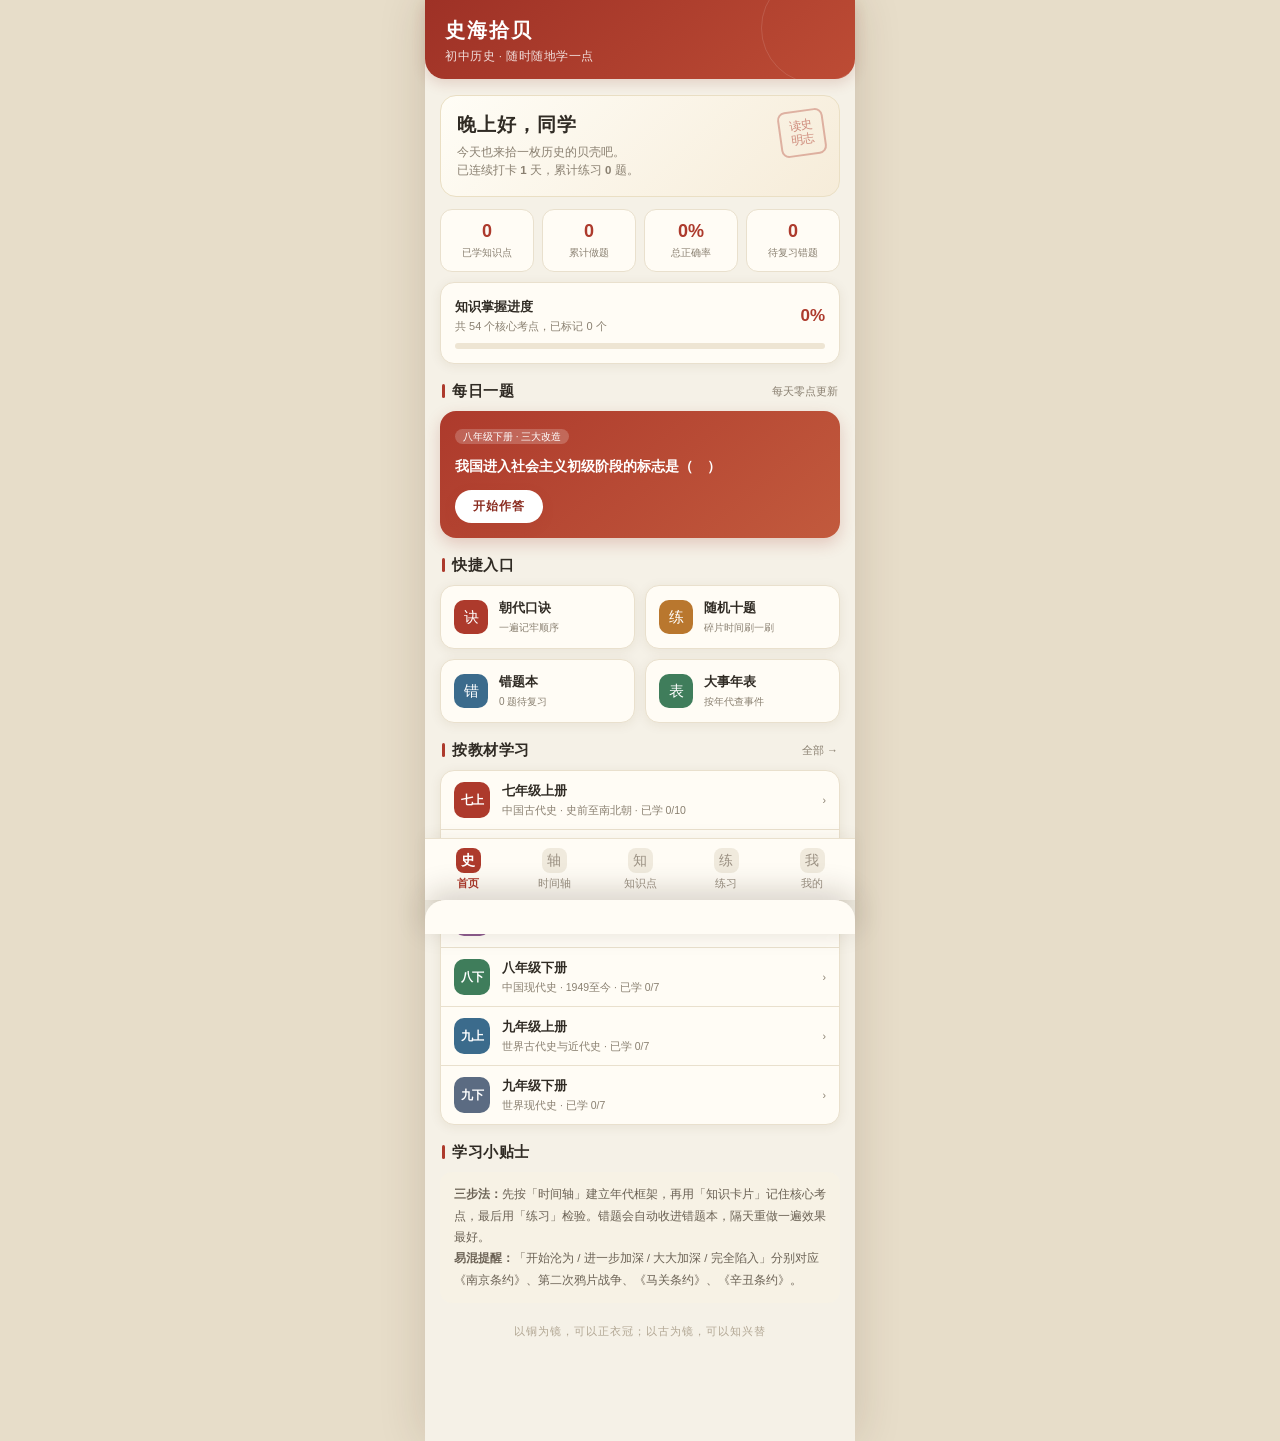
==== histiry/index.html @ aece7936 "feat: 新增 histiry 初中历史学习小程序" ====
<!DOCTYPE html>
<html lang="zh-CN">
<head>
<meta charset="UTF-8">
<meta name="viewport" content="width=device-width, initial-scale=1, maximum-scale=1, user-scalable=no">
<meta name="theme-color" content="#ad3a2c">
<title>史海拾贝 · 初中历史学习</title>
<style>
*{box-sizing:border-box;-webkit-tap-highlight-color:transparent}
:root{
  --bg:#f5f1e7;--card:#fffcf5;--ink:#302b24;--sub:#8a8071;--line:#e9e0cd;
  --red:#ad3a2c;--red2:#8a2c20;--gold:#c39a3c;--green:#3f7d5b;--blue:#3b6b8c;
  --sd:0 2px 12px rgba(90,66,28,.08);
}
html,body{margin:0;padding:0;min-height:100%}
body{background:#e7ddc9;font-family:-apple-system,BlinkMacSystemFont,"PingFang SC","Microsoft YaHei",sans-serif;color:var(--ink);display:flex;justify-content:center;-webkit-font-smoothing:antialiased}
.app{width:100%;max-width:430px;min-height:100vh;background:var(--bg);position:relative;box-shadow:0 0 44px rgba(60,40,20,.16)}
.sf{font-family:"Songti SC","STSong","Noto Serif SC",Georgia,serif}
.hd{position:sticky;top:0;z-index:20;background:linear-gradient(140deg,#9e3126 0%,#bd4c35 100%);color:#fff;padding:17px 20px 15px;border-radius:0 0 20px 20px;box-shadow:0 4px 14px rgba(140,50,35,.18);overflow:hidden}
.hd::after{content:"";position:absolute;right:-18px;top:-28px;width:110px;height:110px;border:1px solid rgba(255,255,255,.12);border-radius:50%;pointer-events:none}
.hd h1{margin:0;font-size:20px;letter-spacing:2px;font-weight:600}
.hd p{margin:5px 0 0;font-size:11.5px;opacity:.84;letter-spacing:.5px}
.ct{padding:16px 15px 96px}
.tabbar{position:fixed;bottom:0;left:50%;transform:translateX(-50%);width:100%;max-width:430px;background:#fffcf5;border-top:1px solid var(--line);display:flex;z-index:30;padding:7px 0 max(7px,env(safe-area-inset-bottom));box-shadow:0 -3px 14px rgba(90,66,28,.06)}
.tab{flex:1;text-align:center;font-size:11px;color:#9b9183;padding:2px 0}
.tab .ic{display:block;width:25px;height:25px;line-height:25px;margin:0 auto 3px;border-radius:8px;font-size:14px;background:#f0eadd;color:#9b9183;transition:.2s}
.tab.on{color:var(--red);font-weight:700}
.tab.on .ic{background:var(--red);color:#fff}
.sec-t{display:flex;align-items:center;justify-content:space-between;margin:18px 2px 10px}
.sec-t h2{margin:0;font-size:15px;font-weight:700;letter-spacing:.5px}
.sec-t h2::before{content:"";display:inline-block;width:3px;height:14px;background:var(--red);border-radius:2px;margin-right:7px;vertical-align:-2px}
.sec-t .more{font-size:11px;color:var(--sub)}
.card{background:var(--card);border:1px solid var(--line);border-radius:14px;box-shadow:var(--sd)}
.pad{padding:14px}
.muted{color:var(--sub)}
.tiny{font-size:11px}
.small{font-size:12px}
.row{display:flex;align-items:center;gap:10px}
.grow{flex:1}
.hero{padding:16px;background:linear-gradient(135deg,#fffdf6,#f6ecd9);border:1px solid #eadfc4;border-radius:16px;position:relative;overflow:hidden}
.hero .big{font-size:19px;font-weight:700;letter-spacing:1px}
.hero .desc{font-size:11.5px;color:var(--sub);margin-top:5px;line-height:1.6}
.hero .seal{position:absolute;right:14px;top:14px;width:46px;height:46px;border:2px solid rgba(173,58,44,.35);border-radius:8px;color:rgba(173,58,44,.55);font-size:12px;line-height:1.15;display:flex;align-items:center;justify-content:center;text-align:center;padding:3px;transform:rotate(-8deg)}
.stats{display:grid;grid-template-columns:repeat(4,1fr);gap:8px;margin-top:12px}
.stat{background:var(--card);border:1px solid var(--line);border-radius:12px;padding:11px 4px;text-align:center}
.stat b{display:block;font-size:18px;color:var(--red);line-height:1.2}
.stat span{font-size:10px;color:var(--sub)}
.bar{height:6px;background:#eee5d3;border-radius:6px;overflow:hidden;margin-top:9px}
.bar i{display:block;height:100%;background:linear-gradient(90deg,var(--red),#d8824e);border-radius:6px;transition:width .4s}
.grid2{display:grid;grid-template-columns:1fr 1fr;gap:10px}
.quick{background:var(--card);border:1px solid var(--line);border-radius:14px;padding:13px;display:flex;align-items:center;gap:11px;box-shadow:var(--sd)}
.quick .qm{width:34px;height:34px;flex:none;border-radius:10px;display:flex;align-items:center;justify-content:center;font-size:15px;color:#fff}
.quick b{display:block;font-size:13px}
.quick span{font-size:10px;color:var(--sub)}
.bookitem{display:flex;align-items:center;gap:12px;padding:11px 13px;border-bottom:1px solid var(--line)}
.bookitem:last-child{border-bottom:none}
.badge-book{width:36px;height:36px;flex:none;border-radius:10px;color:#fff;display:flex;align-items:center;justify-content:center;font-size:12px;font-weight:700;letter-spacing:-.5px}
.bookitem b{font-size:13px;display:block}
.bookitem span{font-size:10.5px;color:var(--sub)}
.arrow{color:#c9bfa9;font-size:16px}
.daily{padding:15px;background:linear-gradient(140deg,#ad3a2c,#c25a3d);color:#fff;border-radius:16px;box-shadow:0 6px 16px rgba(160,55,40,.22)}
.daily .tag{font-size:10px;background:rgba(255,255,255,.2);padding:2px 8px;border-radius:20px}
.daily .q{font-size:14px;line-height:1.65;margin:11px 0 12px;font-weight:600}
.daily .btn{display:inline-block;width:auto;background:#fff;color:var(--red2);font-size:12px;font-weight:700;padding:8px 18px;border-radius:20px}
.chips{display:flex;gap:7px;overflow-x:auto;padding:2px 0 10px;scrollbar-width:none}
.chips::-webkit-scrollbar{display:none}
.chip{flex:none;padding:6px 13px;border-radius:20px;background:#fffdf7;border:1px solid var(--line);font-size:11.5px;color:var(--sub);white-space:nowrap}
.chip.on{background:var(--red);border-color:var(--red);color:#fff;font-weight:600}
.search{display:flex;align-items:center;gap:8px;background:#fffdf7;border:1px solid var(--line);border-radius:12px;padding:9px 12px;margin-bottom:10px}
.search input{border:none;outline:none;background:transparent;flex:1;font-size:13px;color:var(--ink);font-family:inherit}
.search .si{color:#b7ab95;font-size:13px}
.kcard{padding:13px 14px;margin-bottom:9px}
.kcard .top{display:flex;align-items:flex-start;gap:8px}
.kcard h3{margin:0;font-size:14px;font-weight:700;flex:1;line-height:1.45}
.kcard .yr{font-size:10.5px;color:var(--gold);font-weight:700;margin-top:4px;letter-spacing:.3px}
.kcard .pts{margin:9px 0 0;padding:0;list-style:none}
.kcard .pts li{font-size:11.5px;color:#6b6255;line-height:1.7;padding-left:12px;position:relative}
.kcard .pts li::before{content:"";position:absolute;left:2px;top:8px;width:4px;height:4px;border-radius:50%;background:#d6c6a4}
.kcard .foot{display:flex;align-items:center;gap:7px;margin-top:10px}
.pill{font-size:10px;padding:3px 8px;border-radius:6px;background:#f4efe2;color:#8a7a5c}
.pill.b1{background:#fbeee9;color:#ad3a2c}
.pill.b2{background:#eaf2ec;color:var(--green)}
.mini-btn{font-size:10.5px;padding:4px 9px;border:1px solid var(--line);border-radius:14px;background:#fffdf7;color:var(--sub)}
.mini-btn.on{background:#fbece7;border-color:#e9c5b8;color:var(--red)}
.tl{position:relative;padding-left:22px}
.tl::before{content:"";position:absolute;left:7px;top:4px;bottom:4px;width:2px;background:linear-gradient(180deg,var(--red),#d8c39a)}
.tlitem{position:relative;margin-bottom:10px}
.tlitem::before{content:"";position:absolute;left:-19px;top:16px;width:9px;height:9px;border-radius:50%;background:#fff;border:2px solid var(--red)}
.tlhead{display:flex;align-items:baseline;gap:9px;padding:11px 13px;flex-wrap:wrap}
.tlyear{font-size:11px;color:var(--red);font-weight:700;white-space:nowrap;font-family:Georgia,serif}
.tlname{font-size:14px;font-weight:700}
.tlsub{font-size:10.5px;color:var(--sub);margin-left:auto;white-space:nowrap}
.tlbody{font-size:11.5px;line-height:1.8;color:#6b6255;padding:0 13px 12px}
.tlitem[open] .tlbody{border-top:1px dashed var(--line);padding-top:10px}
.tlbody b{color:var(--ink)}
details.tlitem>summary{list-style:none;cursor:pointer}
details.tlitem>summary::-webkit-details-marker{display:none}
details.tlitem[open] .tlhead{background:#fbf5e8}
.rhy{background:linear-gradient(135deg,#fff9ea,#f5e9ce);border:1px solid #e6d5ac;border-radius:14px;padding:16px;text-align:center}
.rhy p{font-size:15px;line-height:2.1;letter-spacing:2px;margin:8px 0;color:#7a4a20;font-weight:600}
.option{display:flex;gap:10px;align-items:flex-start;padding:11px 12px;border:1px solid var(--line);border-radius:11px;background:#fffdf7;margin-bottom:8px;font-size:13px;line-height:1.55;transition:.15s}
.option .ol{width:22px;height:22px;flex:none;border-radius:50%;background:#f1ead9;color:#8a7a5c;font-size:11px;font-weight:700;display:flex;align-items:center;justify-content:center}
.option.pick{border-color:var(--red);background:#fdf1ec}
.option.right{border-color:var(--green);background:#edf6ef}
.option.right .ol{background:var(--green);color:#fff}
.option.wrong{border-color:#c0503c;background:#fbecea}
.option.wrong .ol{background:#b8402f;color:#fff}
.explain{background:#f7f2e5;border-left:3px solid var(--gold);border-radius:0 10px 10px 0;padding:11px 13px;font-size:12px;line-height:1.8;color:#5d5446;margin-top:10px}
.explain b{color:var(--red2)}
.btn{display:block;width:100%;border:none;border-radius:12px;padding:12px;font-size:14px;font-weight:700;font-family:inherit;background:linear-gradient(135deg,var(--red),#c4593c);color:#fff;letter-spacing:1px;box-shadow:0 4px 12px rgba(170,60,45,.2)}
.btn.ghost{background:#fffdf7;color:var(--red);border:1px solid #e4c9bd;box-shadow:none}
.btn.gray{background:#efe8d8;color:#6b6255;box-shadow:none}
.btn:active{transform:translateY(1px)}
.qhead{display:flex;justify-content:space-between;align-items:center;font-size:11.5px;color:var(--sub);margin-bottom:10px}
.qhead b{color:var(--red);font-size:13px}
.qtext{font-size:15px;line-height:1.7;font-weight:600;margin:4px 0 16px}
.prog{height:5px;background:#eee5d3;border-radius:5px;overflow:hidden;margin-bottom:14px}
.prog i{display:block;height:100%;background:var(--red);border-radius:5px;transition:width .3s}
.score{text-align:center;padding:22px 14px}
.score .num{font-size:46px;font-weight:700;color:var(--red);line-height:1.1}
.score .num small{font-size:16px;color:var(--sub)}
.score .txt{font-size:12px;color:var(--sub);margin-top:6px}
.segment{display:flex;background:#efe8d8;border-radius:11px;padding:3px;margin-bottom:12px}
.segment div{flex:1;text-align:center;font-size:12px;padding:8px 0;border-radius:9px;color:var(--sub)}
.segment div.on{background:#fffdf7;color:var(--red);font-weight:700;box-shadow:0 1px 5px rgba(0,0,0,.06)}
.field{font-size:12px;font-weight:700;margin:14px 2px 8px}
.empty{text-align:center;padding:40px 20px;color:var(--sub);font-size:12.5px;line-height:2}
.empty .em{font-size:30px;color:#d8cbb0;display:block;margin-bottom:8px;font-family:Georgia,serif}
.medal{display:flex;align-items:center;gap:11px;padding:11px 12px;border-bottom:1px solid var(--line)}
.medal:last-child{border-bottom:none}
.medal .mm{width:36px;height:36px;border-radius:50%;background:#eee7d7;color:#b6a98f;display:flex;align-items:center;justify-content:center;font-size:14px;flex:none}
.medal.got .mm{background:linear-gradient(135deg,#d9ad4a,#b9862a);color:#fff;box-shadow:0 2px 8px rgba(190,140,50,.3)}
.medal b{font-size:12.5px;display:block}
.medal span{font-size:10.5px;color:var(--sub)}
.mask{position:fixed;inset:0;background:rgba(35,25,15,.45);z-index:40;opacity:0;pointer-events:none;transition:opacity .22s}
.mask.show{opacity:1;pointer-events:auto}
.sheet{position:fixed;left:50%;bottom:0;transform:translate(-50%,100%);width:100%;max-width:430px;max-height:82vh;overflow-y:auto;background:var(--card);border-radius:20px 20px 0 0;z-index:50;transition:transform .25s ease;padding:8px 18px 26px;box-shadow:0 -8px 30px rgba(40,25,10,.2)}
.sheet.show{transform:translate(-50%,0)}
.sheet .handle{width:38px;height:4px;background:#ddd2bd;border-radius:4px;margin:6px auto 14px}
.sheet h3{margin:0 0 4px;font-size:17px}
.sheet .sub{font-size:11px;color:var(--sub);margin-bottom:14px}
.sheet .close{position:absolute;right:16px;top:16px;width:26px;height:26px;border-radius:50%;background:#f2ebdc;color:#8a8071;font-size:15px;display:flex;align-items:center;justify-content:center;line-height:1}
.toast{position:fixed;top:22px;left:50%;transform:translateX(-50%) translateY(-20px);background:rgba(45,35,25,.9);color:#fff;font-size:12px;padding:9px 18px;border-radius:20px;z-index:80;opacity:0;pointer-events:none;transition:.25s;white-space:nowrap}
.toast.show{opacity:1;transform:translateX(-50%) translateY(0)}
.kv{display:flex;gap:10px;padding:9px 0;border-bottom:1px dashed var(--line);font-size:12.5px;line-height:1.7}
.kv .k{width:78px;flex:none;color:var(--sub);font-size:11.5px;white-space:nowrap}
.tip{font-size:11.5px;line-height:1.85;color:#6b6255;background:#f7f2e5;border-radius:12px;padding:12px 14px}
.foot-note{text-align:center;font-size:10.5px;color:#b2a794;padding:22px 0 6px;letter-spacing:1px}
</style>
</head>
<body>
<div class="app">
  <header class="hd" id="hd"><h1 class="sf">史海拾贝</h1><p>初中历史 · 随时随地学一点</p></header>
  <main class="ct" id="ct">
    <noscript><div class="tip" style="margin-bottom:12px">当前环境未启用脚本，以下为静态内容速览。用浏览器直接打开本文件即可体验完整交互（时间轴、刷题、错题本等）。</div></noscript>
    <div class="hero"><div class="big sf">你好，同学</div><div class="desc">顺着年代读历史，把六册教材串成一条线。<br>下面先放一份核心内容速览。</div><div class="seal sf">读史<br>明志</div></div>
    <div class="stats"><div class="stat"><b>6</b><span>册教材</span></div><div class="stat"><b>54</b><span>核心考点</span></div><div class="stat"><b>81</b><span>配套题目</span></div><div class="stat"><b>81</b><span>时间轴事件</span></div></div>
    <div class="sec-t"><h2>朝代顺序口诀</h2></div>
    <div class="rhy"><div class="tiny muted">中国历史主干 · 一遍记牢</div><p class="sf">夏商与西周，东周分两段；<br>春秋和战国，一统秦两汉；<br>三分魏蜀吴，二晋前后延；<br>南北朝并立，隋唐五代传；<br>宋元明清后，皇朝至此完。</p></div>
    <div class="sec-t"><h2>中国朝代速览</h2></div>
    <div class="card">
      <div class="bookitem"><div class="badge-book sf" style="background:#ad3a2c">夏商周</div><div class="grow"><b>夏 → 商 → 西周 → 东周</b><span>约前2070—前256 · 世袭制、分封制、百家争鸣</span></div></div>
      <div class="bookitem"><div class="badge-book sf" style="background:#b9772e">秦汉</div><div class="grow"><b>秦 → 西汉 → 东汉</b><span>前221—220 · 中央集权、推恩令、丝绸之路、西域都护</span></div></div>
      <div class="bookitem"><div class="badge-book sf" style="background:#8c5b8e">三国两晋南北朝</div><div class="grow"><b>魏蜀吴 → 两晋 → 南北朝</b><span>220—589 · 赤壁之战、淝水之战、孝文帝改革</span></div></div>
      <div class="bookitem"><div class="badge-book sf" style="background:#3f7d5b">隋唐五代</div><div class="grow"><b>隋 → 唐 → 五代十国</b><span>581—960 · 大运河、科举制、贞观之治、开元盛世、安史之乱</span></div></div>
      <div class="bookitem"><div class="badge-book sf" style="background:#3b6b8c">宋元</div><div class="grow"><b>北宋 → 南宋 → 元</b><span>960—1368 · 重文轻武、经济重心南移、行省制度、宣政院</span></div></div>
      <div class="bookitem"><div class="badge-book sf" style="background:#5b6b82">明清</div><div class="grow"><b>明 → 清</b><span>1368—1912 · 郑和下西洋、军机处、闭关锁国</span></div></div>
    </div>
    <div class="sec-t"><h2>近代史四条主线</h2></div>
    <div class="tip"><b>侵略与沉沦：</b>鸦片战争《南京条约》开始沦为 → 第二次鸦片战争进一步加深 → 甲午《马关条约》大大加深 → 《辛丑条约》完全陷入半殖民地半封建社会深渊。<br><b>探索与近代化：</b>洋务运动（近代化开端）→ 戊戌变法（思想启蒙）→ 辛亥革命（结束两千多年君主专制）→ 新文化运动（民主与科学）。<br><b>新民主主义革命：</b>1919五四运动开端 → 1921中共成立 → 1927南昌起义与井冈山道路 → 1935遵义会议 → 1931—1945抗日战争 → 1949解放战争胜利。<br><b>现代中国：</b>1949新中国成立 → 1956三大改造进入社会主义初级阶段 → 1978十一届三中全会改革开放 → 1997香港、1999澳门回归。</div>
    <div class="sec-t"><h2>世界史关键节点</h2></div>
    <div class="tip">14世纪文艺复兴（人文主义）→ 15—16世纪新航路开辟（世界连为整体）→ 1689英国《权利法案》→ 1776美国《独立宣言》→ 1789法国大革命 → 18世纪60年代第一次工业革命（蒸汽时代）→ 1848《共产党宣言》→ 19世纪六七十年代第二次工业革命（电气时代）→ 1914—1918一战 → 1917十月革命 → 1929经济大危机与罗斯福新政 → 1939—1945二战 → 1947—1991冷战 → 1995世贸组织成立。</div>
    <div class="sec-t"><h2>经典例题</h2></div>
    <div class="card pad"><div class="qtext">标志中国完全陷入半殖民地半封建社会深渊的条约是（　）</div><div class="tiny">A.《南京条约》　B.《北京条约》　C.《马关条约》　D.《辛丑条约》</div><div class="explain"><b>正确答案：D</b>　《南京条约》开始沦为，第二次鸦片战争进一步加深，《马关条约》大大加深，1901年《辛丑条约》使清政府完全成为帝国主义统治中国的工具。</div></div>
    <div class="foot-note sf">以铜为镜，可以正衣冠；以古为镜，可以知兴替</div>
  </main>
  <nav class="tabbar" id="tabbar"><div class="tab on"><span class="ic sf">史</span>首页</div><div class="tab"><span class="ic sf">轴</span>时间轴</div><div class="tab"><span class="ic sf">知</span>知识点</div><div class="tab"><span class="ic sf">练</span>练习</div><div class="tab"><span class="ic sf">我</span>我的</div></nav>
</div>
<div class="mask" id="mask"></div>
<div class="sheet" id="sheet"></div>
<div class="toast" id="toast"></div>

<script>
/* ============ 一、教材与数据 ============ */
const BOOKS=[
 {id:'7a',name:'七年级上册',short:'七上',sub:'中国古代史 · 史前至南北朝',c:'#ad3a2c'},
 {id:'7b',name:'七年级下册',short:'七下',sub:'中国古代史 · 隋唐至明清',c:'#b9772e'},
 {id:'8a',name:'八年级上册',short:'八上',sub:'中国近代史 · 1840—1949',c:'#8c5b8e'},
 {id:'8b',name:'八年级下册',short:'八下',sub:'中国现代史 · 1949至今',c:'#3f7d5b'},
 {id:'9a',name:'九年级上册',short:'九上',sub:'世界古代史与近代史',c:'#3b6b8c'},
 {id:'9b',name:'九年级下册',short:'九下',sub:'世界现代史',c:'#5b6b82'}
];
const BOOK={};BOOKS.forEach(b=>BOOK[b.id]=b);

const DYNASTIES=[
 {y:'约前2070—前1600',n:'夏',sub:'阳城 · 禹',d:'<b>我国历史上第一个王朝</b>。禹建立；启继位，<b>世袭制代替禅让制</b>，「公天下」变「家天下」；二里头遗址反映夏朝文明。'},
 {y:'约前1600—前1046',n:'商',sub:'亳→殷 · 汤',d:'商汤灭夏；盘庚迁殷；<b>甲骨文</b>是我国已发现年代最早、体系较完整的文字，我国有文字可考的历史从商朝开始；司母戊鼎（后母戊鼎）是迄今世界上出土最重的青铜器。'},
 {y:'前1046—前771',n:'西周',sub:'镐京 · 周武王',d:'牧野之战灭商；实行<b>分封制</b>以稳定政局、扩大统治范围；前841年「国人暴动」；前771年被犬戎所灭。'},
 {y:'前770—前256',n:'东周',sub:'洛邑 · 春秋与战国',d:'分<b>春秋</b>（前770—前476）与<b>战国</b>（前475—前221）。春秋争霸：齐桓公、晋文公等；铁制农具与牛耕出现；<b>百家争鸣</b>；战国七雄：齐楚秦燕赵魏韩；商鞅变法、都江堰。'},
 {y:'前221—前207',n:'秦',sub:'咸阳 · 秦始皇',d:'我国历史上第一个统一的多民族的封建国家。创立<b>中央集权制度</b>（皇帝制、三公九卿、郡县制）；统一文字（小篆）、货币（圆形方孔半两钱）、度量衡、车轨；修长城、开灵渠；焚书坑儒；前209年陈胜吴广起义，前207年灭亡。'},
 {y:'前202—公元8',n:'西汉',sub:'长安 · 汉高祖',d:'休养生息、文景之治；汉武帝颁布<b>推恩令</b>、「罢黜百家，尊崇儒术」、盐铁专卖、北击匈奴；张骞通西域，开辟<b>丝绸之路</b>；前60年设<b>西域都护</b>，西域正式归属中央政权。'},
 {y:'25—220',n:'东汉',sub:'洛阳 · 光武帝',d:'光武中兴；外戚宦官交替专权；184年黄巾起义；<b>蔡伦改进造纸术</b>；张仲景《伤寒杂病论》、华佗麻沸散与五禽戏；佛教传入、道教兴起。'},
 {y:'220—280',n:'三国',sub:'魏 · 蜀 · 吴',d:'200年官渡之战、208年赤壁之战奠定基础。220年曹丕建魏（洛阳），221年刘备建汉（成都），229年孙权建吴（建业）。230年孙权派卫温到达<b>夷洲</b>（今台湾）。'},
 {y:'266—420',n:'两晋',sub:'西晋 · 东晋',d:'266年司马炎建西晋，280年灭吴统一；八王之乱后北方民族内迁；317年司马睿建东晋（建康）；383年<b>淝水之战</b>东晋以少胜多，留下「草木皆兵」「投鞭断流」典故。'},
 {y:'420—589',n:'南北朝',sub:'宋齐梁陈 · 北朝',d:'南朝宋齐梁陈更替；<b>北魏孝文帝改革</b>（迁都洛阳、说汉语、穿汉服、改汉姓、通婚姻）促进民族交融；祖冲之把圆周率精确到小数点后第七位；贾思勰《齐民要术》；王羲之《兰亭集序》。'},
 {y:'581—618',n:'隋',sub:'大兴城（长安）',d:'581年杨坚建立，589年灭陈统一全国；开通<b>大运河</b>（以洛阳为中心，北抵涿郡，南至余杭）；<b>科举制</b>创立，隋炀帝设进士科标志其正式确立；因暴政二世而亡。'},
 {y:'618—907',n:'唐',sub:'长安 · 李渊',d:'贞观之治、武则天「政启开元，治宏贞观」、开元盛世；曲辕犁与筒车；遣唐使、鉴真东渡、玄奘西行；755—763年<b>安史之乱</b>使唐朝由盛转衰；907年朱温灭唐。'},
 {y:'907—960',n:'五代十国',sub:'中原与南方政权',d:'唐末藩镇割据的延续，政权分立但统一始终是历史趋势；后周世宗改革为后来北宋统一奠定基础。'},
 {y:'960—1127',n:'北宋',sub:'东京（开封）',d:'赵匡胤陈桥兵变建立，<b>杯酒释兵权</b>，实行重文轻武政策；与辽澶渊之盟、与西夏议和；<b>交子</b>（四川）是世界最早纸币；毕昇发明活字印刷术；1127年靖康之变灭亡。'},
 {y:'1127—1276',n:'南宋',sub:'临安（杭州）',d:'赵构建立；岳飞抗金（郾城大捷）；1141年宋金和议，形成南北对峙；<b>经济重心南移最终完成</b>，「苏湖熟，天下足」；指南针广泛用于航海；1276年被元军攻占临安。'},
 {y:'1271—1368',n:'元',sub:'大都（北京）',d:'1206年铁木真统一蒙古被尊为成吉思汗；1271年忽必烈定国号为元，1279年统一全国；创<b>行省制度</b>；设<b>宣政院</b>管辖西藏，西藏正式成为中央直接管辖的地方行政区域；设<b>澎湖巡检司</b>管辖澎湖和琉球；回族形成。'},
 {y:'1368—1644',n:'明',sub:'应天府→北京',d:'朱元璋废丞相、权分六部，设锦衣卫，八股取士；1405—1433年<b>郑和七下西洋</b>，最远到达非洲东海岸和红海沿岸；戚继光抗倭；明长城东起鸭绿江边、西至嘉峪关；1421年迁都北京；《本草纲目》《天工开物》《农政全书》。'},
 {y:'1636—1912',n:'清',sub:'北京',d:'1636年皇太极改国号为清，1644年入关。1662年郑成功收复台湾，1684年设<b>台湾府</b>隶属福建省，1885年台湾建省；1689年中俄《尼布楚条约》；册封达赖班禅、设驻藏大臣；平定大小和卓叛乱、设伊犁将军；雍正设<b>军机处</b>，君主专制进一步强化；闭关锁国；1912年清帝退位。'}
];

const MODERN=[
 {y:'1840—1842',n:'鸦片战争',sub:'中国近代史开端',d:'英国发动，1842年签订<b>《南京条约》</b>：割香港岛、赔款2100万银元、开放广州厦门福州宁波上海五处通商口岸、协定关税。中国<b>开始沦为</b>半殖民地半封建社会。'},
 {y:'1851—1864',n:'太平天国运动',sub:'农民起义',d:'1851年洪秀全金田起义，1853年定都天京，颁布《天朝田亩制度》，1864年失败。是中国历史上规模最宏大的一次农民战争。'},
 {y:'1856—1860',n:'第二次鸦片战争',sub:'英法联军',d:'1860年英法联军<b>火烧圆明园</b>；沙俄趁火打劫，共侵占中国东北和西北<b>150多万平方千米</b>领土。中国半殖民地化程度进一步加深。'},
 {y:'19世纪60—90年代',n:'洋务运动',sub:'自强 · 求富',d:'奕䜣、曾国藩、李鸿章、左宗棠、张之洞等推动；创办江南制造总局、轮船招商局等，建立北洋舰队。1895年甲午战败标志破产。是中国<b>近代化的开端</b>，客观上促进了中国民族资本主义的产生。'},
 {y:'1894—1895',n:'甲午中日战争',sub:'《马关条约》',d:'黄海海战邓世昌壮烈殉国；威海卫战役北洋舰队全军覆没。1895年<b>《马关条约》</b>：割辽东半岛、台湾全岛及所有附属各岛屿、澎湖列岛，赔款2亿两白银，允许日本在通商口岸开设工厂。大大加深了中国的半殖民地化程度。'},
 {y:'1898',n:'戊戌变法',sub:'百日维新',d:'康有为、梁启超、谭嗣同等推动，历时103天失败。在思想文化方面产生了广泛而持久的影响，起到<b>思想启蒙</b>作用。'},
 {y:'1900—1901',n:'八国联军侵华',sub:'《辛丑条约》',d:'义和团运动兴起。1901年<b>《辛丑条约》</b>：赔款4.5亿两白银，划定北京东交民巷为使馆界，严禁人民参加反帝活动。中国<b>完全陷入</b>半殖民地半封建社会的深渊。'},
 {y:'1911',n:'辛亥革命',sub:'武昌起义',d:'1905年中国同盟会在东京成立，提出三民主义（民族、民权、民生）。1911年10月10日武昌起义；1912年1月1日中华民国成立，2月12日清帝退位，<b>结束了两千多年的君主专制制度</b>；颁布《中华民国临时约法》。'},
 {y:'1915',n:'新文化运动',sub:'民主与科学',d:'陈独秀在上海创办《青年杂志》（后改名《新青年》），高举<b>民主与科学</b>旗帜；胡适《文学改良刍议》、鲁迅《狂人日记》。是一次伟大的思想解放运动。'},
 {y:'1919.5.4',n:'五四运动',sub:'新民主主义革命开端',d:'导火线是巴黎和会上中国外交失败；口号「外争主权，内除国贼」；6月5日后中心由北京转移到上海，工人阶级开始登上政治舞台。是<b>中国新民主主义革命的开端</b>。'},
 {y:'1921.7',n:'中国共产党成立',sub:'中共一大',d:'中共一大在上海召开，后转移到嘉兴南湖游船上完成。中国共产党的诞生是中国历史上开天辟地的大事，中国革命的面貌焕然一新。'},
 {y:'1924—1927',n:'第一次国共合作',sub:'北伐战争',d:'1924年国民党一大确立联俄、联共、扶助农工三大政策；创办黄埔军校；1926年北伐，叶挺独立团屡建战功。1927年蒋介石发动四一二反革命政变，合作破裂。'},
 {y:'1927',n:'南昌起义与井冈山道路',sub:'武装夺权',d:'8月1日南昌起义打响武装反抗国民党反动统治的第一枪；9月秋收起义；10月创建<b>井冈山革命根据地</b>（第一个农村革命根据地），开辟「农村包围城市、武装夺取政权」道路。'},
 {y:'1931.9.18',n:'九一八事变',sub:'局部抗战开始',d:'日军炸毁南满铁路柳条湖段并进攻沈阳，成为中国人民<b>抗日战争的起点</b>，揭开了世界反法西斯战争的序幕。'},
 {y:'1934—1936',n:'红军长征',sub:'战略转移',d:'第五次反「围剿」失败后被迫转移。1935年1月<b>遵义会议</b>确立毛泽东在党中央和红军的领导地位，是党的历史上生死攸关的转折点；1936年10月三大主力在甘肃会宁会师，长征胜利结束。'},
 {y:'1936.12.12',n:'西安事变',sub:'张学良 · 杨虎城',d:'中国共产党从全民族利益出发主张和平解决。西安事变的和平解决，标志着十年内战基本停止，<b>抗日民族统一战线初步形成</b>。'},
 {y:'1937.7.7',n:'七七事变',sub:'全民族抗战开始',d:'卢沟桥事变标志着中国<b>全民族抗战</b>的开始；随后国共第二次合作，抗日民族统一战线正式建立。同年12月日军制造<b>南京大屠杀</b>，屠杀手无寸铁的中国居民和放下武器的士兵达30万人以上。'},
 {y:'1938',n:'正面战场重要战役',sub:'台儿庄 · 武汉',d:'1937年平型关大捷是全民族抗战以来中国军队主动对日作战取得的第一个胜利；1938年李宗仁指挥<b>台儿庄战役</b>，是抗战以来正面战场最大的一场胜仗；武汉会战后抗战进入相持阶段。1940年彭德怀指挥<b>百团大战</b>。'},
 {y:'1945',n:'抗日战争胜利',sub:'9月2日日本签降书',d:'1945年8月15日日本宣布无条件投降，9月2日正式签署投降书，<b>台湾回到祖国怀抱</b>。中国抗日战争是中国近代以来反抗外敌入侵第一次取得完全胜利的民族解放战争；中国战场是世界反法西斯战争的东方主战场。'},
 {y:'1945.8',n:'重庆谈判',sub:'《双十协定》',d:'毛泽东、周恩来等赴重庆与国民党谈判，签署「双十协定」；1946年蒋介石撕毁协定，全面内战爆发。'},
 {y:'1948.9—1949.1',n:'三大战役',sub:'辽沈 · 淮海 · 平津',d:'共歼灭和改编国民党军队150多万人，国民党军队的主力基本被消灭；1949年4月<b>渡江战役</b>解放南京，结束了国民党在大陆的统治。'},
 {y:'1949.10.1',n:'中华人民共和国成立',sub:'开国大典',d:'中国人民从此站起来了，新民主主义革命取得伟大胜利，开辟了中国历史新纪元。'},
 {y:'1950—1953',n:'抗美援朝',sub:'最可爱的人',d:'彭德怀任司令员，黄继光、邱少云等英雄涌现；1953年7月迫使美国在《朝鲜停战协定》上签字。抵御了帝国主义侵略扩张，捍卫了新中国安全。'},
 {y:'1950—1952',n:'土地改革',sub:'《土地改革法》',d:'废除地主阶级封建剥削的土地所有制，实行农民的土地所有制，彻底摧毁了我国存在两千多年的封建土地制度，为工业化建设准备了条件。'},
 {y:'1953—1957',n:'第一个五年计划',sub:'工业化起步',d:'集中主要力量发展<b>重工业</b>；鞍山钢铁、长春第一汽车制造厂、沈阳第一机床厂、武汉长江大桥、川藏青藏新藏公路等建成，我国开始改变工业落后的面貌。'},
 {y:'1954',n:'第一届全国人大',sub:'第一部宪法',d:'制定<b>《中华人民共和国宪法》</b>，是我国第一部社会主义类型的宪法，确立人民代表大会制度为根本政治制度。'},
 {y:'1953—1956',n:'三大改造',sub:'进入社会主义初级阶段',d:'对农业、手工业和资本主义工商业进行社会主义改造；对资本主义工商业实行公私合营与<b>和平赎买政策</b>（中国社会主义改造的创举）。1956年底基本完成，<b>社会主义基本制度在我国建立起来</b>，我国进入社会主义初级阶段。'},
 {y:'1978.12',n:'十一届三中全会',sub:'伟大历史转折',d:'冲破长期「左」的错误的严重束缚，确定了解放思想、开动脑筋、实事求是、团结一致向前看的指导方针，把党和国家工作中心转移到<b>经济建设</b>上来，实行<b>改革开放</b>。是新中国成立以来党的历史上具有深远意义的伟大转折，开启改革开放和社会主义现代化建设新时期。'},
 {y:'1978年起',n:'经济体制改革',sub:'从农村到城市',d:'安徽凤阳小岗村率先实行<b>家庭联产承包责任制</b>；1984年城市经济体制改革全面展开，中心环节是增强企业活力；1992年中共十四大明确提出建立<b>社会主义市场经济体制</b>。'},
 {y:'1980年起',n:'对外开放',sub:'经济特区',d:'1980年设深圳、珠海、汕头、厦门4个经济特区（深圳成为对外开放的「窗口」）；1988年海南建省办经济特区；1990年开发开放上海浦东；2001年加入<b>世界贸易组织</b>。形成「经济特区—沿海开放城市—沿海经济开放区—内地」全方位、多层次、宽领域的对外开放格局。'},
 {y:'1997 · 1999',n:'香港、澳门回归祖国',sub:'一国两制',d:'邓小平提出「一国两制」构想。1997年7月1日中国对香港恢复行使主权，1999年12月20日对澳门恢复行使主权。在祖国统一大业上迈出重要一步。台湾问题坚持一个中国原则和「九二共识」，坚决反对「台独」分裂。'},
 {y:'1953 · 1971 · 1972',n:'外交重大突破',sub:'和平共处五项原则',d:'1953年周恩来提出<b>和平共处五项原则</b>；1955年万隆会议提出「求同存异」；1971年第26届联合国大会恢复中华人民共和国在联合国的合法席位；1972年尼克松访华、中日建交，1979年中美建交。'},
 {y:'1964—1970 · 1973',n:'重大科技成就',sub:'两弹一星 · 杂交水稻',d:'1964年第一颗原子弹爆炸成功、1967年第一颗氢弹爆炸成功、1970年第一颗人造地球卫星「东方红一号」发射成功；1973年袁隆平培育成功<b>籼型杂交水稻</b>；2003年神舟五号载人飞船升空（杨利伟）；2015年屠呦呦因发现青蒿素获诺贝尔生理学或医学奖。'}
];

const WORLD=[
 {y:'约前3100年起',n:'古代埃及与两河流域',sub:'尼罗河 · 两河',d:'古埃及金字塔、象形文字；古巴比伦王国汉谟拉比制定<b>《汉谟拉比法典》</b>，是迄今已知世界上第一部较为完整的成文法典，使用楔形文字。'},
 {y:'约前23世纪起',n:'古代印度',sub:'种姓制度 · 佛教',d:'森严的<b>种姓制度</b>分婆罗门、刹帝利、吠舍、首陀罗。公元前6世纪乔达摩·悉达多（释迦牟尼）创立佛教，主张「众生平等」「忍耐顺从」。'},
 {y:'前5世纪',n:'雅典民主政治',sub:'伯里克利主政时期',d:'古希腊雅典奴隶制民主政治发展到高峰，<b>公民大会</b>是最高权力机构；但只有成年男性公民有参与统治的权利，占人口多数的外邦人、奴隶、妇女没有任何政治权利。'},
 {y:'前27年—476年',n:'罗马帝国',sub:'屋大维 · 西罗马灭亡',d:'前27年屋大维掌握最高统治实权，罗马共和国演变为罗马帝国；2世纪帝国版图横跨欧、亚、非三洲，地中海成为其「内湖」；476年西罗马帝国灭亡。'},
 {y:'529年 · 1453年',n:'拜占庭帝国',sub:'《罗马民法大全》',d:'查士丁尼命人编成《查士丁尼法典》等四部法律文献，统称<b>《罗马民法大全》</b>，奠定欧洲民法的基础；1453年奥斯曼帝国攻破君士坦丁堡，帝国灭亡。'},
 {y:'646年',n:'日本大化改新',sub:'孝德天皇',d:'仿效唐朝的典章制度进行改革，使日本发展成为一个<b>中央集权制的封建国家</b>。'},
 {y:'7—8世纪',n:'伊斯兰教与阿拉伯帝国',sub:'穆罕默德',d:'7世纪初穆罕默德在麦加创立伊斯兰教；8世纪中期阿拉伯帝国版图横跨欧、亚、非三洲。阿拉伯人担当沟通东西方文化的角色，把中国的造纸术等和印度人创造的<b>阿拉伯数字</b>传入欧洲。'},
 {y:'14世纪中叶起',n:'文艺复兴',sub:'人文主义',d:'最先在意大利兴起，核心思想是<b>人文主义</b>。但丁《神曲》、达·芬奇《蒙娜丽莎》《最后的晚餐》、莎士比亚《哈姆雷特》。为欧洲资本主义社会的产生和发展奠定了思想文化基础，被称为「人被发现」的时代。'},
 {y:'1487—1522',n:'新航路开辟',sub:'世界被发现',d:'1487年迪亚士到达好望角；1492年<b>哥伦布</b>横渡大西洋到达美洲；1497—1498年达·伽马到达印度；1519—1522年<b>麦哲伦船队</b>完成人类历史上第一次环球航行。欧洲大西洋沿岸工商业经济繁荣起来，世界开始连为一个整体。'},
 {y:'1640—1689',n:'英国资产阶级革命',sub:'《权利法案》',d:'1640年革命爆发，1649年查理一世被推上断头台，1688年「光荣革命」；1689年议会通过<b>《权利法案》</b>，<b>君主立宪制</b>逐渐形成。'},
 {y:'1775—1787',n:'美国独立战争',sub:'《独立宣言》· 1787年宪法',d:'1775年来克星顿枪声；1776年7月4日<b>《独立宣言》</b>发表，宣告北美13个殖民地脱离英国独立，被称为「第一个人权宣言」；1787年宪法依据分权制衡原则设计联邦制共和国，是世界上第一部资产阶级成文宪法。'},
 {y:'1789年起',n:'法国大革命',sub:'《人权宣言》· 拿破仑',d:'1789年7月14日巴黎民众攻占<b>巴士底狱</b>，革命爆发；通过《人权宣言》；1804年拿破仑建立法兰西第一帝国，颁布<b>《拿破仑法典》</b>，成为很多国家民法的参照蓝本。'},
 {y:'18世纪60年代起',n:'第一次工业革命',sub:'蒸汽时代',d:'1765年哈格里夫斯发明「珍妮机」标志工业革命开始；1785年<b>瓦特改良蒸汽机</b>投入使用，人类进入「蒸汽时代」；1825年斯蒂芬森设计的蒸汽机车正式试车。19世纪中期英国成为世界上第一个工业国家。'},
 {y:'1848',n:'马克思主义诞生',sub:'《共产党宣言》',d:'马克思、恩格斯为共产主义者同盟起草的<b>《共产党宣言》</b>发表，标志马克思主义诞生；1871年巴黎公社建立，是世界上第一个无产阶级政权。'},
 {y:'1861—1868',n:'资本主义制度扩展',sub:'俄 · 美 · 日',d:'1861年俄国亚历山大二世废除农奴制，推动俄国走上资本主义道路；1861—1865年美国内战，林肯颁布《宅地法》《解放黑人奴隶宣言》，维护国家统一、废除奴隶制；1868年日本<b>明治维新</b>，以「殖产兴业」「文明开化」为口号走上资本主义道路，但保留大量旧制度残余，很快走上对外侵略扩张道路。'},
 {y:'19世纪六七十年代起',n:'第二次工业革命',sub:'电气时代',d:'电力作为新能源进入生产生活领域，人类进入<b>「电气时代」</b>；爱迪生发明白炽灯泡等，被誉为「发明大王」；本茨制造出由内燃机驱动的汽车；1903年莱特兄弟发明飞机；诺贝尔发明现代炸药。牛顿（《自然哲学的数学原理》，万有引力定律）、达尔文（1859年《物种起源》，进化论）代表近代科学突破。'},
 {y:'1914—1918',n:'第一次世界大战',sub:'帝国主义战争',d:'1914年6月<b>萨拉热窝事件</b>成为导火线；1916年<b>凡尔登战役</b>被称为「绞肉机」「地狱」「屠场」；1918年11月德国投降，同盟国失败。是西方列强为重新瓜分世界、争夺世界霸权而发动的一场帝国主义战争。'},
 {y:'1917.11',n:'俄国十月革命',sub:'第一个社会主义国家',d:'列宁领导彼得格勒武装起义取得胜利，建立世界上第一个无产阶级专政的国家。是人类历史上第一次胜利的社会主义革命，推动了国际无产阶级革命运动。'},
 {y:'1919—1922',n:'凡尔赛—华盛顿体系',sub:'战后国际秩序',d:'1919年巴黎和会签订对德<b>《凡尔赛条约》</b>；1921—1922年华盛顿会议签订<b>《九国公约》</b>，宣称尊重中国主权、独立与领土完整，实则使中国回复到几个帝国主义国家共同支配的局面。'},
 {y:'1921 · 1936',n:'苏联社会主义建设',sub:'新经济政策 · 斯大林模式',d:'1921年列宁实施<b>新经济政策</b>，允许多种经济并存，大力发展商品经济；1922年苏联成立；1928—1937年完成两个五年计划，由落后的农业国变成强大的工业国；1936年苏联新宪法公布，标志<b>斯大林模式</b>（高度集中的政治经济体制）形成。'},
 {y:'1929—1933',n:'经济大危机与罗斯福新政',sub:'国家干预经济',d:'1929年10月美国纽约股票市场崩溃引发席卷资本主义世界的经济大危机，特点：范围广、时间长、破坏性大。1933年<b>罗斯福新政</b>采用国家干预手段扭转经济形势，中心措施是对工业的调整（《国家工业复兴法》），推行「以工代赈」、建立社会保障制度。'},
 {y:'1933 · 1936',n:'法西斯政权建立',sub:'两大战争策源地',d:'1933年希特勒出任德国总理，建立法西斯专政，<b>欧洲战争策源地</b>形成；1936年日本广田弘毅上台组阁，<b>亚洲战争策源地</b>形成。'},
 {y:'1939.9—1941.12',n:'二战全面爆发与扩大',sub:'波兰 · 苏联 · 珍珠港',d:'1939年9月1日德国突袭波兰，英法被迫宣战，二战全面爆发；1941年6月德国进攻苏联，莫斯科保卫战粉碎德军不可战胜的神话；1941年12月7日日本偷袭珍珠港，太平洋战争爆发，二战达到最大规模。'},
 {y:'1942—1943',n:'反法西斯联盟与转折',sub:'《联合国家宣言》',d:'1942年1月，美、英、苏、中等26国代表在华盛顿签署<b>《联合国家宣言》</b>，标志<b>世界反法西斯联盟正式形成</b>；1942年7月—1943年2月<b>斯大林格勒保卫战</b>胜利，是第二次世界大战的转折点。'},
 {y:'1944—1945',n:'二战胜利',sub:'诺曼底 · 雅尔塔 · 投降',d:'1944年6月美英盟军<b>诺曼底登陆</b>，开辟欧洲第二战场；1945年2月雅尔塔会议决定战后成立联合国；1945年5月8日德国正式签署无条件投降书；<b>1945年9月2日日本正式签署投降书，二战结束</b>。二战彻底粉碎了法西斯主义和军国主义通过战争称霸世界的野心，促进了世界殖民体系的瓦解。'},
 {y:'1945 · 1995',n:'联合国与世界贸易组织',sub:'国际组织',d:'1945年10月<b>联合国</b>成立，宗旨是维持国际和平与安全，安理会5个常任理事国为中国、法国、俄罗斯、英国、美国；1995年1月1日<b>世界贸易组织（WTO）</b>正式成立，与联合国成为支撑、协调世界经济和政治的两大支柱。'},
 {y:'1947—1991',n:'冷战与两极格局',sub:'杜鲁门主义 · 苏联解体',d:'1947年<b>杜鲁门主义</b>出台标志冷战开始；1947年提出马歇尔计划；1949年德国分裂、北约成立；1955年华约成立，<b>两极格局正式形成</b>；1991年底<b>苏联解体</b>，冷战结束、两极格局终结，世界朝多极化方向发展。'},
 {y:'1967 · 1993',n:'欧洲联合',sub:'欧共体 → 欧盟',d:'1967年欧洲共同体成立；1993年<b>欧洲联盟</b>成立，大大加快了欧洲一体化的进程。20世纪90年代美国出现以全球化和信息化为特征的「新经济」；1968年日本成为资本主义世界仅次于美国的第二经济大国。'},
 {y:'1960 · 1990',n:'亚非拉民族独立运动',sub:'殖民体系瓦解',d:'1955年万隆会议，周恩来提出「求同存异」；1960年有17个非洲国家独立，被称为<b>「非洲年」</b>；1990年<b>纳米比亚独立</b>，标志着所有非洲国家都摆脱了殖民主义的枷锁；1999年底巴拿马收回运河区全部主权。'},
 {y:'20世纪四五十年代起',n:'第三次科技革命',sub:'信息时代',d:'以电子计算机、原子能、航天技术、生物工程等为标志；1946年世界第一台电子计算机问世；20世纪90年代互联网在全球迅速普及，人类进入<b>「信息时代」</b>。同时带来生态恶化、人口过快增长等全球性问题，需要全世界共同努力应对。'}
];

const KNOWLEDGE=[
 // 七上
 {id:'k1',b:'7a',t:'远古人类与农耕生活',y:'史前时期',p:['元谋人距今约170万年，是我国境内目前已确认的最早的古人类之一；北京人距今约70万—20万年，会使用火并能保存火种，使用打制石器。','河姆渡人（长江流域，浙江余姚）种植<b>水稻</b>，住干栏式建筑；半坡人（黄河流域，陕西西安）种植<b>粟</b>，住半地穴式圆形房屋。','炎黄联盟在涿鹿之战打败蚩尤，后人尊崇炎帝和黄帝为中华民族的人文初祖；尧舜禹时期实行<b>禅让制</b>。']},
 {id:'k2',b:'7a',t:'夏商周的更替',y:'约前2070—前771',p:['约前2070年禹建立夏朝，是我国历史上第一个王朝；启继承王位，<b>世袭制代替禅让制</b>。','商汤灭夏，盘庚迁殷；甲骨文是我国已发现年代最早、体系较为完整的文字。','前1046年牧野之战，周武王灭商建周，定都镐京；西周实行<b>分封制</b>。']},
 {id:'k3',b:'7a',t:'春秋战国与百家争鸣',y:'前770—前221',p:['春秋时期铁制农具和牛耕出现，齐桓公、晋文公等先后称霸；战国七雄为齐、楚、秦、燕、赵、魏、韩。','孔子是儒家学派创始人，核心思想是<b>「仁」</b>，创办私学、主张「有教无类」，其思想由弟子整理成《论语》；老子是道家学派创始人，主张顺应自然、无为而治，著《道德经》。','墨子主张「兼爱」「非攻」；孟子主张「仁政」；韩非主张以法治国、建立中央集权专制统治；孙武著《孙子兵法》。']},
 {id:'k4',b:'7a',t:'商鞅变法与都江堰',y:'前356 · 前256',p:['前356年秦孝公任用<b>商鞅</b>变法：废除井田制、允许土地自由买卖，奖励耕织，奖励军功，确立县制，严明法度。','作用：使秦国国力大为增强，提高了军队战斗力，一跃成为最强盛的诸侯国，为以后秦统一全国奠定基础。','前256年李冰主持修建<b>都江堰</b>，使成都平原成为「天府之国」。']},
 {id:'k5',b:'7a',t:'秦统一中国',y:'前221',p:['前221年秦王嬴政完成统一，建立秦朝，定都<b>咸阳</b>，是我国历史上第一个统一的多民族的封建国家。','政治上创立<b>中央集权制度</b>：最高统治者称皇帝，中央设丞相、太尉、御史大夫，地方废分封、行<b>郡县制</b>。','巩固统一：统一文字（小篆）、货币（圆形方孔半两钱）、度量衡、车轨；修筑长城（西起临洮，东到辽东），开凿灵渠。']},
 {id:'k6',b:'7a',t:'秦末农民起义与楚汉之争',y:'前209—前202',p:['秦的暴政表现为沉重赋税、繁重徭役兵役、严苛法律、焚书坑儒。','前209年陈胜、吴广在<b>大泽乡</b>起义，这是中国历史上第一次农民大起义；前207年秦朝灭亡。','项羽巨鹿之战以少胜多；刘邦「约法三章」得民心，楚汉之争刘邦获胜，前202年建立西汉。']},
 {id:'k7',b:'7a',t:'汉武帝巩固大一统',y:'前202—公元8',p:['政治上采纳主父偃建议颁布<b>推恩令</b>，削弱诸侯王势力；建立刺史制度。','思想文化上接受董仲舒建议<b>「罢黜百家，尊崇儒术」</b>，把儒家学说立为正统思想，在长安兴办太学。','经济上盐铁专卖、统一铸造五铢钱、平抑物价；军事上派卫青、霍去病北击匈奴（前119年漠北战役）。']},
 {id:'k8',b:'7a',t:'丝绸之路与西域都护',y:'前138 · 前60',p:['前138年、前119年<b>张骞</b>两次出使西域，促进了汉朝与西域各国的相互了解与往来。','丝绸之路路线：长安→河西走廊→西域→中亚、西亚→欧洲，是古代东西方往来的大动脉。','<b>前60年西汉设置西域都护</b>，标志着西域正式归属中央政权，其管辖范围包括今新疆及巴尔喀什湖以东、以南的广大地区。']},
 {id:'k9',b:'7a',t:'两汉的科技与文化',y:'25—220',p:['东汉<b>蔡伦</b>改进造纸术（105年），纸的质量和产量大为提高，便利了典籍流传，是中国对世界文明的伟大贡献之一。','张仲景著《伤寒杂病论》，被后世称为「医圣」；华佗发明「麻沸散」、创编「五禽戏」。','司马迁著<b>《史记》</b>，是我国第一部纪传体通史，记述黄帝到汉武帝约3000年史事，被鲁迅誉为「史家之绝唱，无韵之离骚」。']},
 {id:'k10',b:'7a',t:'三国鼎立与江南开发',y:'220—589',p:['200年官渡之战曹操以少胜多，为统一北方打下基础；208年<b>赤壁之战</b>孙刘联军大败曹操，为三国鼎立局面的形成奠定基础。','220年曹丕建魏（洛阳）、221年刘备建汉（成都）、229年孙权建吴（建业）；230年孙权派卫温到达夷洲，加强了大陆与台湾的联系。','383年淝水之战东晋以少胜多；北魏孝文帝改革推行汉化措施，<b>促进了民族交融</b>；江南地区得到开发，为经济重心南移奠定基础。']},
 // 七下
 {id:'k11',b:'7b',t:'隋朝统一与大运河',y:'581—618',p:['581年杨坚（隋文帝）建立隋朝，589年灭陈，<b>统一全国</b>，结束了长期分裂的局面。','605年起隋炀帝开凿<b>大运河</b>：以洛阳为中心，北抵涿郡（今北京），南至余杭（今杭州），自北向南分永济渠、通济渠、邗沟、江南河四段，沟通海河、黄河、淮河、长江、钱塘江五大水系。','作用：加强了南北地区政治、经济和文化交流。']},
 {id:'k12',b:'7b',t:'科举制的创立',y:'隋 · 唐',p:['隋文帝初步建立起通过考试选拔人才的制度；<b>隋炀帝时进士科创立，标志科举制正式确立</b>。','科举制是中国古代选官制度的一大变革，加强了皇帝在选官和用人上的权力，扩大了官吏选拔范围，推动了教育发展。','唐太宗增加科举考试科目，鼓励士人报考，<b>进士科</b>逐渐成为最重要的科目；武则天创立殿试制度。明朝演变为八股取士，1905年被废除。']},
 {id:'k13',b:'7b',t:'贞观之治与开元盛世',y:'627—741',p:['唐太宗李世民吸取隋亡教训，勤于政事、虚心纳谏（魏征），广纳贤才（房玄龄、杜如晦，人称「房谋杜断」），完善三省六部制，减轻人民劳役负担，史称<b>「贞观之治」</b>。','<b>武则天是我国历史上唯一的女皇帝</b>，其统治「政启开元，治宏贞观」。','唐玄宗前期整顿吏治、发展经济，唐朝进入鼎盛时期，史称<b>「开元盛世」</b>；农业发明并推广曲辕犁和筒车。']},
 {id:'k14',b:'7b',t:'唐朝的中外交流',y:'7—8世纪',p:['日本派遣<b>遣唐使</b>学习唐朝先进制度与文化，推动大化改新。','<b>鉴真东渡</b>日本，六次东渡终获成功（754年抵达），传播佛法和唐文化，主持修建唐招提寺。','<b>玄奘西行</b>天竺取经，回国后由弟子记录成《大唐西域记》，是研究中外交流史的珍贵文献。']},
 {id:'k15',b:'7b',t:'安史之乱与唐朝衰亡',y:'755—907',p:['755—763年安禄山、史思明发动<b>安史之乱</b>，对社会经济造成极大破坏，唐朝国势从此<b>由盛转衰</b>，中央权力衰微，逐渐形成藩镇割据局面。','唐朝后期宦官专权、朋党之争，黄巢起义给唐朝统治以致命打击。','907年朱温建立后梁政权，唐朝灭亡，进入五代十国时期。']},
 {id:'k16',b:'7b',t:'宋代的政治与经济重心南移',y:'960—1276',p:['960年赵匡胤发动<b>陈桥兵变</b>建立北宋，定都东京（开封）；通过「杯酒释兵权」解除大将兵权，实行<b>重文轻武</b>政策，分化事权以削弱相权。','1127年金灭北宋（靖康之变），赵构建立南宋，定都临安；岳飞抗金取得郾城大捷。','南宋时期<b>经济重心南移最后完成</b>，「苏湖熟，天下足」；北宋前期四川地区出现<b>「交子」</b>，是世界上最早的纸币；朝廷设市舶司管理海外贸易。']},
 {id:'k17',b:'7b',t:'宋元科技与都市文化',y:'宋 · 元',p:['北宋<b>毕昇发明活字印刷术</b>，对人类文明发展产生重大影响；北宋末年指南针开始应用于航海，由阿拉伯人传入欧洲。','唐朝时中国人已发明火药，唐末开始用于军事，宋元时期广泛用于战争；<b>造纸术、印刷术、指南针、火药</b>是我国古代四大发明。','司马光《资治通鉴》是编年体通史；宋词代表有苏轼、李清照、辛弃疾；元曲代表关汉卿《窦娥冤》。']},
 {id:'k18',b:'7b',t:'元朝的统治',y:'1271—1368',p:['1206年铁木真统一蒙古草原，被尊称为<b>成吉思汗</b>；1271年忽必烈改国号为元，1279年完成统一。','元朝创立<b>行省制度</b>：中央设中书省，地方设行中书省，是我国省级行政区划的开端，影响深远。','设<b>宣政院</b>直接统辖西藏，西藏正式成为中央直接管辖下的地方行政区域；设<b>澎湖巡检司</b>负责管辖澎湖和琉球（今台湾），这是历史上中央政府首次在台湾地区正式建立的行政机构；形成新民族——回族。']},
 {id:'k19',b:'7b',t:'明朝的统治与对外关系',y:'1368—1644',p:['1368年朱元璋（明太祖）建立明朝，定都应天府；<b>废除丞相制度和中书省</b>，权分六部，设锦衣卫，考试实行八股取士。','1405—1433年<b>郑和七下西洋</b>，最远到达非洲东海岸和红海沿岸，是世界航海史上的空前壮举，增进了中国与亚非国家和地区的相互了解和友好往来。','戚继光抗倭平定东南沿海倭患；明长城东起鸭绿江边、西至嘉峪关；李时珍《本草纲目》、宋应星《天工开物》、徐光启《农政全书》。']},
 {id:'k20',b:'7b',t:'清朝统一多民族国家的巩固',y:'1636—1840',p:['1662年<b>郑成功从荷兰殖民者手中收复台湾</b>；1683年清军进入台湾，<b>1684年设台湾府，隶属福建省</b>，1885年台湾正式建省。','1689年中俄签订<b>《尼布楚条约》</b>，从法律上肯定了黑龙江和乌苏里江流域包括库页岛在内的广大地区都是中国领土。','册封达赖、班禅，1727年设驻藏大臣；平定噶尔丹及大小和卓叛乱，设伊犁将军；1771年土尔扈特部在渥巴锡率领下回归祖国。']},
 {id:'k21',b:'7b',t:'君主专制的强化与闭关锁国',y:'清',p:['雍正帝设<b>军机处</b>，便于皇帝独掌朝政，使皇帝具有至高无上的权威，<b>君主专制进一步强化</b>并达到顶峰。','大兴文字狱与文化专制政策，禁锢思想言论，阻碍思想、学术的发展和进步。','实行<b>闭关锁国</b>政策，严格限制对外贸易（后只开放广州一处，由「广州十三行」统一经营），使中国逐渐落伍于世界历史的发展进程。']},
 // 八上
 {id:'k22',b:'8a',t:'鸦片战争与《南京条约》',y:'1840—1842',p:['根本原因：英国为打开中国市场、倾销工业品、掠夺原料；直接原因（导火线）：<b>林则徐虎门销烟</b>（1839年6月）。','1842年中英签订<b>《南京条约》</b>：开放广州、厦门、福州、宁波、上海五处为通商口岸；<b>割香港岛给英国</b>；赔款2100万银元；英商进出口货物应纳税款须经双方协议。','影响：中国开始从封建社会变为<b>半殖民地半封建社会</b>，鸦片战争成为中国近代史的开端。']},
 {id:'k23',b:'8a',t:'第二次鸦片战争',y:'1856—1860',p:['英法联军为主凶，美俄为帮凶；1860年攻入北京，<b>火烧圆明园</b>。','签订《天津条约》《北京条约》，中国丧失更多主权；<b>沙俄共割占中国东北和西北150多万平方千米领土</b>，是近代侵占中国领土最多的国家。','影响：中国的半殖民地化程度进一步加深。']},
 {id:'k24',b:'8a',t:'洋务运动',y:'19世纪60—90年代',p:['目的：利用西方先进技术，强兵富国，维护清王朝统治；口号前期<b>「自强」</b>、后期<b>「求富」</b>；代表有奕䜣、曾国藩、李鸿章、左宗棠、张之洞。','内容：创办安庆内军械所、江南制造总局、福州船政局等军事工业；开办轮船招商局、开平煤矿等民用企业；建立南洋、北洋、福建三支海军，成立海军衙门；兴办新式学校、派遣留学生。','1895年甲午中日战争中北洋舰队全军覆没，标志洋务运动破产。它是<b>中国近代化的开端</b>，客观上促进了中国民族资本主义的产生，但没有使中国走上富强的道路。']},
 {id:'k25',b:'8a',t:'甲午战争与《马关条约》',y:'1894—1895',p:['黄海海战中致远舰管带<b>邓世昌</b>壮烈殉国；威海卫战役北洋舰队全军覆没。','1895年签订<b>《马关条约》</b>：清政府割辽东半岛、<b>台湾全岛及所有附属各岛屿、澎湖列岛</b>给日本；赔偿兵费白银2亿两；开放沙市、重庆、苏州、杭州为商埠；<b>允许日本在通商口岸开设工厂</b>。','影响：使外国侵略势力进一步深入中国腹地，<b>大大加深了中国的半殖民地化程度</b>；此后列强掀起瓜分中国狂潮。']},
 {id:'k26',b:'8a',t:'戊戌变法与义和团、八国联军',y:'1898—1901',p:['1898年康有为、梁启超等推动<b>戊戌变法</b>（百日维新），谭嗣同等「戊戌六君子」遇害；虽失败，但在思想文化方面产生广泛而持久的影响。','义和团提出「扶清灭洋」口号，1900年八国联军侵华。','1901年<b>《辛丑条约》</b>：赔款白银4.5亿两，分39年还清；划定北京东交民巷为使馆界；严禁人民参加各种形式的反帝活动；拆毁大沽炮台。中国<b>完全陷入半殖民地半封建社会的深渊</b>。']},
 {id:'k27',b:'8a',t:'辛亥革命与中华民国',y:'1905—1912',p:['1894年孙中山在檀香山成立兴中会；<b>1905年在东京成立中国同盟会</b>，是第一个全国规模的、统一的资产阶级革命政党，政治纲领为「驱除鞑虏，恢复中华，创立民国，平均地权」，后阐发为<b>三民主义</b>（民族、民权、民生）。','<b>1911年10月10日武昌起义</b>爆发，各省纷纷响应；1912年1月1日孙中山在南京宣誓就任临时大总统，<b>中华民国临时政府成立</b>。','1912年2月12日宣统帝下诏退位，<b>清朝统治结束，两千多年君主专制制度终结</b>；3月袁世凯就任临时大总统，革命果实被窃取；颁布《中华民国临时约法》，是中国历史上第一部具有资产阶级共和国宪法性质的重要文件。']},
 {id:'k28',b:'8a',t:'新文化运动与五四运动',y:'1915—1919',p:['1915年陈独秀在上海创办《青年杂志》（后改《新青年》），标志新文化运动开始；口号是<b>民主与科学</b>；代表人物陈独秀、胡适、李大钊、鲁迅。','<b>1919年5月4日五四运动</b>爆发于北京，导火线是<b>巴黎和会上中国外交的失败</b>；口号「外争主权，内除国贼」「废除二十一条」；6月5日后运动中心转移到上海，工人阶级成为主力。','五四运动是一次彻底地反对帝国主义和封建主义的爱国运动，<b>是中国新民主主义革命的开端</b>。']},
 {id:'k29',b:'8a',t:'中国共产党的诞生与国共合作',y:'1921—1927',p:['1921年7月<b>中共一大</b>在上海秘密召开，后转移到浙江嘉兴南湖一艘游船上；确定党的名称为中国共产党，奋斗目标是推翻资产阶级政权、建立无产阶级专政、实现共产主义。','1922年中共二大在中国历史上<b>第一次提出彻底的反帝反封建的民主革命纲领</b>。','1924年国民党一大在广州召开，确立联俄、联共、扶助农工三大政策，标志<b>国共两党第一次合作正式建立</b>；创办黄埔军校；1926年北伐战争基本推翻北洋军阀统治。']},
 {id:'k30',b:'8a',t:'工农武装割据与长征',y:'1927—1936',p:['<b>1927年8月1日南昌起义</b>打响武装反抗国民党反动统治的第一枪；9月毛泽东领导秋收起义；10月创建<b>井冈山革命根据地</b>，点燃「工农武装割据」星星之火。','1934年10月因第五次反「围剿」失利，红军被迫长征；<b>1935年1月遵义会议</b>开始确立以毛泽东为主要代表的马克思主义正确路线在党中央的领导地位，是党历史上<b>生死攸关的转折点</b>。','1936年10月红二、红四方面军与红一方面军在甘肃<b>会宁会师</b>，长征胜利结束，打开了中国革命的新局面。']},
 {id:'k31',b:'8a',t:'中华民族的抗日战争',y:'1931—1945',p:['1931年<b>九一八事变</b>是中国人民抗日战争的起点；1935年一二·九运动促进全国抗日救亡运动新高潮；<b>1936年西安事变和平解决</b>，标志抗日民族统一战线初步形成。','<b>1937年七七事变</b>标志中国全民族抗战开始；1937年12月日军制造<b>南京大屠杀</b>，屠杀手无寸铁的中国居民和放下武器的士兵达30万人以上；1938年台儿庄战役是正面战场最大胜仗；1940年百团大战。','<b>1945年9月2日日本正式签署投降书</b>，中国抗日战争取得最后胜利，<b>台湾回到祖国怀抱</b>。这是中国近代以来反抗外敌入侵第一次取得完全胜利的民族解放战争，中国战场是世界反法西斯战争的东方主战场。']},
 {id:'k32',b:'8a',t:'人民解放战争',y:'1945—1949',p:['1945年8月毛泽东等赴<b>重庆谈判</b>，签订「双十协定」；1946年6月蒋介石进攻中原解放区，全面内战爆发。','1947年刘伯承、邓小平率晋冀鲁豫野战军主力<b>千里挺进大别山</b>，揭开人民解放军战略进攻的序幕。','1948年9月—1949年1月<b>辽沈、淮海、平津三大战役</b>共歼灭和改编国民党军队150多万人；1949年4月<b>渡江战役</b>解放南京，结束了国民党在大陆的统治。']},
 {id:'k33',b:'8a',t:'近代经济、社会与文化',y:'19世纪—20世纪',p:['状元实业家<b>张謇</b>提出「实业救国」，创办大生纱厂；中国民族资本主义在夹缝中艰难发展，总体落后、集中于轻工业与沿海沿江大城市。','<b>1905年清政府废除科举制</b>，存在约1300年的科举制度终结；1872年在上海创办的《申报》是近代中国存在时间最长的中文报纸；1897年商务印书馆创办。','詹天佑主持修建<b>京张铁路</b>（1909年通车），设计「人」字形路轨，是中国人自行设计和施工的第一条铁路干线；侯德榜发明「侯氏制碱法」；鲁迅《狂人日记》；聂耳《义勇军进行曲》、冼星海《黄河大合唱》。']},
 // 八下
 {id:'k34',b:'8b',t:'中华人民共和国成立与巩固',y:'1949—1953',p:['1949年9月第一届中国人民政治协商会议通过<b>《共同纲领》</b>，起临时宪法作用；<b>1949年10月1日开国大典</b>，中华人民共和国成立，中国人民从此站起来了。','1950—1953年<b>抗美援朝</b>，彭德怀为中国人民志愿军司令员，黄继光、邱少云是英雄代表；1953年7月美国被迫在停战协定上签字。','1950—1952年<b>土地改革</b>依据《中华人民共和国土地改革法》，废除地主阶级封建剥削的土地所有制，实行农民的土地所有制，彻底摧毁两千多年的封建土地制度。']},
 {id:'k35',b:'8b',t:'一五计划与三大改造',y:'1953—1957',p:['第一个五年计划（1953—1957）基本任务是集中主要力量发展<b>重工业</b>；成就有鞍山钢铁公司、长春第一汽车制造厂、沈阳第一机床厂、武汉长江大桥、川藏青藏新藏公路。','<b>1954年第一届全国人民代表大会</b>制定《中华人民共和国宪法》，是我国<b>第一部社会主义类型的宪法</b>；确立人民代表大会制度。','1956年底<b>三大改造</b>基本完成，实现生产资料私有制向社会主义公有制的转变，<b>社会主义基本制度在我国建立起来，我国进入社会主义初级阶段</b>；对资本主义工商业的<b>和平赎买政策</b>是中国社会主义改造的创举。']},
 {id:'k36',b:'8b',t:'艰辛探索与建设成就',y:'1956—1976',p:['1956年<b>中共八大</b>是探索建设社会主义道路的良好开端；1958年「大跃进」和人民公社化运动是严重失误，启示是经济建设要遵循客观经济规律、立足国情。','1966—1976年「文化大革命」给党、国家和各族人民带来新中国成立后最严重的挫折。','建设成就：1964年第一颗原子弹爆炸成功、1967年第一颗氢弹爆炸成功、1970年第一颗人造地球卫星「东方红一号」发射成功（「两弹一星」，钱学森、邓稼先）；1973年袁隆平培育成功<b>籼型杂交水稻</b>；1971年恢复在联合国的合法席位；1972年尼克松访华、中日建交。']},
 {id:'k37',b:'8b',t:'十一届三中全会与改革开放',y:'1978',p:['思想基础：1978年关于<b>真理标准问题的大讨论</b>，使人们认识到只有实践才是检验真理的唯一标准。','1978年12月<b>中共十一届三中全会</b>在北京召开，冲破长期「左」的错误的严重束缚，确定解放思想、开动脑筋、实事求是、团结一致向前看的指导方针，果断结束「以阶级斗争为纲」，作出把党和国家工作中心转移到<b>经济建设</b>上来、实行<b>改革开放</b>的历史性决策。','意义：是新中国成立以来党的历史上具有深远意义的<b>伟大转折</b>，开启了改革开放和社会主义现代化建设新时期；形成以邓小平为核心的党的第二代中央领导集体。']},
 {id:'k38',b:'8b',t:'经济体制改革与对外开放',y:'1978—2001',p:['农村：1978年安徽凤阳<b>小岗村</b>率先实行分田包干到户、自负盈亏，逐步推广<b>家庭联产承包责任制</b>，激发农民劳动热情；乡镇企业迅速发展。','城市：1984年城市经济体制改革全面展开，中心环节是<b>增强企业活力</b>；1992年中共十四大明确提出要建立<b>社会主义市场经济体制</b>。','开放：1980年设<b>深圳、珠海、汕头、厦门</b>四个经济特区（深圳成为「窗口」）；1984年开放14个沿海城市；1988年海南经济特区；1990年上海浦东开发区；<b>2001年加入世界贸易组织（WTO）</b>。形成「经济特区—沿海开放城市—沿海经济开放区—内地」全方位、多层次、宽领域的对外开放格局。']},
 {id:'k39',b:'8b',t:'民族团结与祖国统一',y:'1949至今',p:['<b>民族区域自治制度</b>是我国的一项基本政治制度；1949年《共同纲领》将其作为一项基本政治制度确定下来，1984年颁布《中华人民共和国民族区域自治法》。','邓小平提出<b>「一国两制」</b>构想（在祖国统一前提下，国家主体坚持社会主义制度，港澳台保持原有资本主义制度和生活方式长期不变）；<b>1997年7月1日香港回归祖国，1999年12月20日澳门回归祖国</b>。','台湾问题：新中国成立后提出解放台湾；改革开放后形成「和平统一、一国两制」基本方针；<b>1992年「九二共识」，海峡两岸均坚持一个中国原则</b>；台湾自古以来就是中国领土不可分割的一部分，坚决反对任何形式的「台独」分裂行径。']},
 {id:'k40',b:'8b',t:'国防外交与科技文化',y:'1949至今',p:['外交：1953年周恩来首次提出<b>和平共处五项原则</b>（互相尊重主权和领土完整、互不侵犯、互不干涉内政、平等互利、和平共处）；1955年万隆会议提出<b>「求同存异」</b>方针；1971年第26届联大恢复中华人民共和国在联合国的合法席位；1979年中美建交。','国防与科技：1966年组建第二炮兵部队；2012年「辽宁舰」交接入列；2003年<b>神舟五号</b>载人飞船成功发射（杨利伟），我国成为世界上第三个掌握载人航天技术的国家；2008年神舟七号翟志刚完成太空行走。','文化：1956年毛泽东提出<b>「双百」方针</b>（百花齐放、百家争鸣）；2012年莫言获诺贝尔文学奖；<b>2015年屠呦呦因发现青蒿素获诺贝尔生理学或医学奖</b>。']},
 // 九上
 {id:'k41',b:'9a',t:'古代亚非文明',y:'上古',p:['古埃及发源于<b>尼罗河</b>流域，文明象征是<b>金字塔</b>（法老权力的象征），使用象形文字，制定太阳历。','古巴比伦发源于两河流域（幼发拉底河、底格里斯河），汉谟拉比制定<b>《汉谟拉比法典》</b>，是迄今已知世界上第一部较为完整的成文法典，使用楔形文字，严格保护奴隶主阶级利益。','古印度发源于印度河流域，实行<b>种姓制度</b>（婆罗门、刹帝利、吠舍、首陀罗，各等级世代相袭、贵贱分明）；公元前6世纪乔达摩·悉达多创立<b>佛教</b>，反对婆罗门特权，主张「众生平等」。']},
 {id:'k42',b:'9a',t:'古代欧洲文明',y:'前8世纪—476年',p:['希腊城邦突出特点是「小国寡民」；<b>伯里克利主政时期雅典奴隶制民主政治发展到高峰</b>，公民大会是最高权力机构，但仅成年男性公民享有民主权利。','亚历山大东征建立起地跨欧、亚、非三洲的亚历山大帝国，客观上促进了东西方文化的大交汇。','前509年罗马共和国建立，颁布<b>《十二铜表法》</b>；前27年屋大维首创「元首制」，罗马帝国建立；2世纪版图横跨欧亚非，地中海成「内湖」；476年西罗马帝国灭亡。文化成就有《荷马史诗》、帕特农神庙、儒略历。']},
 {id:'k43',b:'9a',t:'中古时期的欧洲与亚洲',y:'5—15世纪',p:['481年克洛维建立法兰克王国，800年查理加冕称帝；843年《凡尔登条约》将帝国一分为三，形成以后德意志、法兰西和意大利三个国家的雏形；西欧封建社会以<b>庄园</b>为基本单位，实行封君封臣制。','拜占庭帝国编成<b>《罗马民法大全》</b>（《查士丁尼法典》等四部），被誉为欧洲民法的基础；1453年被奥斯曼帝国灭亡。','<b>646年日本大化改新</b>仿效唐朝典章制度，使日本发展成为中央集权制的封建国家；7世纪穆罕默德创立伊斯兰教，8世纪中期阿拉伯帝国地跨欧亚非三洲，阿拉伯人是东西方文化交流的使者，改造并传播了「阿拉伯数字」。']},
 {id:'k44',b:'9a',t:'文艺复兴与新航路开辟',y:'14—16世纪',p:['<b>文艺复兴</b>14世纪中叶兴起于意大利，核心思想是<b>人文主义</b>，实质是资产阶级思想解放运动；代表：但丁《神曲》、达·芬奇《蒙娜丽莎》《最后的晚餐》、莎士比亚《哈姆雷特》《罗密欧与朱丽叶》。','<b>新航路开辟</b>：1487年迪亚士到达好望角；1492年哥伦布「发现」美洲；1497—1498年达·伽马到达印度西海岸；1519—1522年麦哲伦船队完成<b>首次环球航行</b>，证明地圆说正确。','影响：欧洲大西洋沿岸工商业经济繁荣起来，促进了资本主义的产生和发展；欧洲与亚洲、非洲、美洲之间建立直接的商业联系，<b>世界开始连为一个整体</b>；同时开启早期殖民掠夺（「三角贸易」）。']},
 {id:'k45',b:'9a',t:'英、美、法资产阶级革命',y:'1640—1804',p:['英国：1640年革命爆发，1649年处死查理一世，1688年「光荣革命」，<b>1689年《权利法案》</b>使<b>君主立宪制</b>逐渐形成。','美国：1775年来克星顿枪声，<b>1776年7月4日《独立宣言》</b>发表（被称为「第一个人权宣言」），1777年萨拉托加大捷是转折点，1783年英国承认美国独立；<b>1787年宪法</b>依据分权制衡原则设计联邦制共和国（行政、立法、司法三权分立），是世界上第一部资产阶级成文宪法。','法国：<b>1789年7月14日攻占巴士底狱</b>标志革命开始，通过<b>《人权宣言》</b>（宣告人权、法治、自由、分权、平等和保护私有财产等基本原则）；1804年拿破仑建立法兰西第一帝国并颁布<b>《拿破仑法典》</b>。']},
 {id:'k46',b:'9a',t:'两次工业革命与马克思主义',y:'18世纪60年代—19世纪末',p:['第一次工业革命始于18世纪60年代的英国，1765年哈格里夫斯发明「珍妮机」；<b>1785年瓦特改良蒸汽机</b>投入使用，人类进入<b>「蒸汽时代」</b>；1825年斯蒂芬森设计的蒸汽机车试车成功；19世纪中期英国成为世界上第一个工业国家。','第二次工业革命从19世纪六七十年代开始，<b>电力</b>作为新能源进入生产生活领域，人类进入<b>「电气时代」</b>；爱迪生发明耐用的白炽灯泡等，被称为「发明大王」；本茨制成内燃机驱动的汽车，1913年福特使用流水线生产汽车，1903年莱特兄弟发明飞机。','<b>1848年《共产党宣言》发表，标志马克思主义诞生</b>；1864年成立第一国际；1871年<b>巴黎公社</b>是世界上第一个无产阶级政权。近代科学：牛顿发现万有引力定律、创建微积分；1859年达尔文《物种起源》提出进化论。']},
 {id:'k47',b:'9a',t:'殖民地抗争与资本主义制度扩展',y:'18世纪末—19世纪',p:['拉丁美洲独立运动：<b>玻利瓦尔、圣马丁</b>被誉为南美的「解放者」；1857—1859年印度民族大起义中<b>章西女王</b>壮烈牺牲。','<b>1861年俄国农奴制改革</b>（亚历山大二世）废除了农奴制，推动俄国走上发展资本主义的道路，但农奴制残余仍然存在。','<b>美国内战（1861—1865）</b>：林肯政府颁布《宅地法》和<b>《解放黑人奴隶宣言》</b>，调动了农民和黑人奴隶的积极性，北方获胜，维护了国家统一、废除了奴隶制，清除了资本主义发展的最大障碍。<b>1868年日本明治维新</b>以「殖产兴业」「文明开化」「富国强兵」为口号，使日本迅速走上资本主义道路，但保留大量旧制度残余，走上对外侵略扩张的军国主义道路。']},
 // 九下
 {id:'k48',b:'9b',t:'第一次世界大战与十月革命',y:'1914—1918',p:['根本原因：帝国主义国家政治经济发展不平衡；导火线是<b>1914年6月萨拉热窝事件</b>；1916年<b>凡尔登战役</b>异常惨烈，被称为「绞肉机」「地狱」「屠场」。','1918年11月德国投降，一战以同盟国失败告终。性质是西方列强为重新瓜分世界、争夺世界霸权而发动的一场<b>帝国主义战争</b>；削弱了欧洲力量，从根本上动摇了欧洲的优势地位。','<b>1917年11月（俄历10月）俄国十月革命</b>胜利，建立世界上第一个无产阶级专政的国家，是人类历史上第一次胜利的社会主义革命，推动了国际无产阶级革命运动，鼓舞了殖民地半殖民地人民的解放斗争。']},
 {id:'k49',b:'9b',t:'凡尔赛—华盛顿体系与苏联建设',y:'1919—1936',p:['1919年巴黎和会签订对德<b>《凡尔赛条约》</b>，1920年成立国际联盟；1921—1922年华盛顿会议签订<b>《九国公约》</b>，实现了美国长期追求的「门户开放」等目的，<b>使中国回复到几个帝国主义国家共同支配的局面</b>；形成「凡尔赛—华盛顿体系」。','1921年苏俄实施<b>新经济政策</b>（以征收粮食税代替余粮征集制，允许使用雇佣劳动力和出租土地，实行自由贸易），调动生产者积极性，迅速缓解危机，巩固工农联盟；1922年苏联成立。','1928—1937年苏联先后完成第一个、第二个五年计划，由落后的农业国变成强大的工业国；<b>1936年苏联新宪法公布，标志斯大林创建的高度集中的政治经济体制（斯大林模式）形成</b>。']},
 {id:'k50',b:'9b',t:'经济大危机与罗斯福新政',y:'1929—1933',p:['1929年10月下旬美国股票价格突然暴跌，一场规模空前的经济大危机迅速席卷整个资本主义世界；特点是<b>范围广、时间长、破坏性大</b>。','1933年<b>罗斯福新政</b>：整顿金融体系、加强对工业的计划指导（中心措施，通过《国家工业复兴法》）、调整农业政策、推行<b>「以工代赈」</b>、建立社会保障制度。','特点（本质）：<b>采用国家干预手段来扭转经济形势</b>；使美国经济开始缓慢复苏，增强了美国政府的宏观调控能力，对资本主义世界产生深远影响；但没有改变资本主义的本质，无法解决美国社会的根本矛盾。1933年希特勒上台建立法西斯专政，欧洲战争策源地形成；1936年日本广田弘毅组阁，亚洲战争策源地形成。']},
 {id:'k51',b:'9b',t:'第二次世界大战',y:'1939—1945',p:['<b>1939年9月1日德国突袭波兰</b>，英、法被迫宣战，二战全面爆发；1941年6月德国向苏联发动突然进攻，<b>莫斯科保卫战</b>粉碎了德军不可战胜的神话；<b>1941年12月7日日本偷袭珍珠港</b>，次日美国对日宣战，二战达到最大规模。','<b>1942年1月，美、英、苏、中等26个国家的代表在华盛顿签署《联合国家宣言》</b>，标志<b>世界反法西斯联盟正式形成</b>；<b>1942年7月—1943年2月斯大林格勒保卫战</b>是二战的转折点；1944年6月美英盟军<b>诺曼底登陆</b>，开辟欧洲第二战场。','1945年2月美、英、苏三国首脑罗斯福、丘吉尔、斯大林召开<b>雅尔塔会议</b>，决定彻底消灭德国法西斯主义、战后成立联合国；1945年5月8日德国正式签署无条件投降书；<b>1945年9月2日日本正式签署投降书，第二次世界大战结束</b>。性质是世界人民的反法西斯战争，彻底粉碎了法西斯主义和军国主义通过战争称霸世界的野心，促进了世界殖民体系的瓦解。']},
 {id:'k52',b:'9b',t:'冷战与两极格局',y:'1947—1991',p:['<b>1947年杜鲁门主义出台，标志美、苏战时同盟关系正式破裂，冷战开始</b>；1947年美国提出「欧洲复兴计划」即<b>马歇尔计划</b>；1949年德国分裂为「联邦德国」和「民主德国」，欧洲冷战对峙局面基本形成。','1949年美、英、法等12国成立<b>北大西洋公约组织（北约）</b>；1955年苏联同7个东欧社会主义国家成立<b>华沙条约组织（华约）</b>，<b>美苏双方互相敌对，进而发展为两大集团的全面冷战对峙，两极格局正式形成</b>。','1991年底<b>苏联解体</b>，冷战结束、两极格局终结；世界格局朝着<b>多极化</b>方向发展，出现「一超多强」局面；1961年不结盟运动正式成立，标志着广大发展中国家已经成为国际政治舞台上的一支重要力量。']},
 {id:'k53',b:'9b',t:'战后资本主义与社会主义、亚非拉',y:'1945至今',p:['欧洲联合：20世纪50年代初法国和联邦德国等六国组建欧洲煤钢共同体，<b>1967年「欧洲共同体」成立</b>，<b>1993年欧洲联盟（欧盟）成立</b>，大大加快欧洲一体化进程；20世纪90年代美国出现以全球化和信息化为特征的「新经济」；<b>1968年日本成为资本主义世界仅次于美国的第二经济大国</b>；战后主要资本主义国家建立社会保障制度（「福利国家」）。','社会主义力量壮大：1949年苏联同保加利亚等国建立「经互会」，1950年中苏缔结《中苏友好同盟互助条约》；赫鲁晓夫、勃列日涅夫、戈尔巴乔夫改革均未从根本上突破斯大林模式；1989年<b>东欧剧变</b>，1991年苏联解体。','亚非拉：1955年<b>万隆会议</b>（第一次没有西方殖民主义国家参加的亚非会议，周恩来提出「求同存异」）；<b>1960年「非洲年」</b>（17个非洲国家独立）；<b>1990年纳米比亚独立，标志所有非洲国家都摆脱了殖民主义的枷锁</b>；1959年古巴革命胜利；1999年底巴拿马收回运河区全部主权。']},
 {id:'k54',b:'9b',t:'联合国、世贸组织与信息时代',y:'1945至今',p:['<b>1945年10月联合国正式成立</b>，总部设在美国纽约，首要宗旨是<b>维持国际和平与安全</b>；联合国安理会由5个常任理事国（中国、法国、俄罗斯、英国、美国）和10个非常任理事国组成，常任理事国拥有<b>否决权</b>；联合国在维护国际和平与安全方面发挥了积极作用。','<b>1995年1月1日世界贸易组织（WTO）正式成立</b>，宗旨是以非歧视性、开放、公平为原则，促进全球贸易和经济发展；主要职能是制定和规范多边贸易协定、组织贸易谈判、解决贸易争端；与联合国一起成为支撑、协调世界经济和政治的两大支柱，推动着世界的和平与发展。','20世纪四五十年代开始的第三次科技革命以电子计算机、原子能、航天技术、生物工程等为代表；20世纪90年代以来<b>互联网在全球迅速普及，人类进入「信息时代」</b>；同时伴随生态环境恶化、人口增长过快等全球性问题，需要全世界共同努力、构建人类命运共同体。']}
];

const QUESTIONS=[
 // 七上 12
 {id:'q1',b:'7a',t:'史前时期',q:'我国境内目前已确认的最早的古人类之一，生活在距今约170万年、发现于云南的是（　）',o:['元谋人','北京人','山顶洞人','半坡人'],a:0,e:'元谋人距今约170万年，是我国境内目前已确认的最早的古人类之一，能够制作工具、知道用火。北京人距今约70万—20万年，山顶洞人约3万年。'},
 {id:'q2',b:'7a',t:'史前时期',q:'生活在黄河流域、种植粟、居住半地穴式圆形房屋的原始居民是（　）',o:['河姆渡人','半坡人','良渚人','大汶口人'],a:1,e:'半坡人生活在黄河流域（陕西西安），种植粟，住半地穴式圆形房屋；河姆渡人在长江流域，种植<b>水稻</b>，住干栏式建筑。注意南稻北粟的格局。'},
 {id:'q3',b:'7a',t:'夏商周',q:'«公天下»变成«家天下»、世袭制代替禅让制，开始于（　）',o:['禹建立夏朝','启继承禹的王位','商汤灭夏','周武王伐纣'],a:1,e:'约前2070年禹建立夏朝；禹死后，他的儿子启凭借强大势力继承王位，从此<b>世袭制代替禅让制</b>，「公天下」变成「家天下」。'},
 {id:'q4',b:'7a',t:'夏商周',q:'西周为稳定周初的政治形势、巩固疆土而实行的制度是（　）',o:['禅让制','分封制','郡县制','行省制'],a:1,e:'周王根据血缘关系远近和功劳大小，将宗亲和功臣分封到各地，授予管理土地和人民的权力，建立诸侯国，即<b>分封制</b>。郡县制全面推行在秦朝，行省制始于元朝。'},
 {id:'q5',b:'7a',t:'百家争鸣',q:'主张«仁»、创办私学、提倡«有教无类»的思想家是（　）',o:['老子','孔子','墨子','韩非'],a:1,e:'<b>孔子</b>是春秋后期鲁国人，儒家学派创始人，核心思想是「仁」，主张以德治国；教育上创办私学、主张「有教无类」。其思想由弟子整理成《论语》。'},
 {id:'q6',b:'7a',t:'百家争鸣',q:'提出«兼爱»«非攻»，主张选贤能的人治理国家的是（　）',o:['孟子','庄子','墨子','孙武'],a:2,e:'<b>墨子</b>是墨家创始人，主张「兼爱」「非攻」，提倡节俭、选贤任能。孟子主张「仁政」与「民贵君轻」，庄子强调顺应自然，韩非主张以法治国。'},
 {id:'q7',b:'7a',t:'战国时期',q:'公元前356年，任用商鞅主持变法、使秦国一跃成为最强盛诸侯国的是（　）',o:['秦孝公','秦穆公','秦始皇','汉高祖'],a:0,e:'<b>前356年秦孝公</b>任用商鞅变法。措施有废井田、允许土地自由买卖，奖励耕织与军功，确立县制，严明法度，为秦统一全国奠定基础。秦始皇是前221年完成统一。'},
 {id:'q8',b:'7a',t:'战国时期',q:'使成都平原成为«天府之国»的综合性水利工程是（　）',o:['灵渠','都江堰','大运河','郑国渠'],a:1,e:'前256年，秦国蜀郡郡守<b>李冰</b>主持修建<b>都江堰</b>，由渠首和灌溉网构成，发挥出防洪、灌溉、水运等多方面作用。灵渠是秦朝沟通湘江与漓江的工程。'},
 {id:'q9',b:'7a',t:'秦朝',q:'秦王嬴政完成统一、建立秦朝的时间和都城分别是（　）',o:['前221年，咸阳','前202年，长安','前2070年，阳城','618年，长安'],a:0,e:'<b>前221年</b>秦国完成统一大业，建立秦朝，定都<b>咸阳</b>，是我国历史上第一个统一的多民族的封建国家。前202年是西汉建立。'},
 {id:'q10',b:'7a',t:'秦朝',q:'秦始皇为消除文字上的差异，命人统一文字，把哪种字体作为通用文字颁行全国（　）',o:['甲骨文','金文','小篆','楷书'],a:2,e:'秦统一后把<b>小篆</b>作为通用文字颁行全国，后来社会上又流行一种更加简易的隶书。文字的统一使政令能够顺利推行，也使不同地域的人民能够顺畅沟通，有利于文化交流与发展。'},
 {id:'q11',b:'7a',t:'秦末',q:'中国历史上第一次农民大起义是（　）',o:['黄巾起义','陈胜、吴广起义','黄巢起义','太平天国运动'],a:1,e:'前209年，陈胜、吴广在<b>大泽乡</b>发动起义，提出「王侯将相宁有种乎」，是中国历史上第一次农民大起义，沉重打击了秦朝统治。'},
 {id:'q12',b:'7a',t:'两汉',q:'汉武帝采纳主父偃的建议，颁布了削弱诸侯王势力的（　）',o:['推恩令','罢黜百家，尊崇儒术','盐铁专卖','刺史制度'],a:0,e:'<b>推恩令</b>规定诸侯王可将封地分封给其子弟作为侯国，使侯国越来越多、诸侯王的封地和势力越来越小，且不费一兵一卒。思想方面是董仲舒建议的「罢黜百家，尊崇儒术」。'},
 {id:'q13',b:'7a',t:'两汉',q:'标志西域正式归属中央政权的历史事件是（　）',o:['张骞第一次出使西域','前60年西汉设置西域都护','卫青、霍去病北击匈奴','班超经营西域'],a:1,e:'<b>前60年，西汉朝廷设置西域都护</b>，作为管理西域的最高长官，管辖西域36国，标志西域正式归属中央政权，今新疆地区开始隶属中央政府管辖。'},
 {id:'q14',b:'7a',t:'三国两晋南北朝',q:'为三国鼎立局面的形成奠定基础的战役是（　）',o:['官渡之战','赤壁之战','淝水之战','巨鹿之战'],a:1,e:'208年孙刘联军在<b>赤壁</b>以少胜多大败曹操，曹操无力南下，孙权、刘备势力壮大，为三国鼎立局面奠定基础。200年官渡之战为曹操统一北方打下基础。'},
 {id:'q15',b:'7a',t:'三国两晋南北朝',q:'北魏孝文帝改革最重要的历史作用是（　）',o:['促进了民族交融，也增强了北魏的实力','完成了全国统一','消灭了江南政权','废除了君主专制'],a:0,e:'孝文帝迁都洛阳并推行说汉语、穿汉服、改汉姓、与汉族联姻等汉化措施，<b>促进了民族交融，也增强了北魏的实力</b>，为隋唐时期多民族国家的繁荣与发展奠定基础。'},
 // 七下 12
 {id:'q16',b:'7b',t:'隋唐',q:'隋朝大运河的中心是（　）',o:['长安','洛阳','涿郡','余杭'],a:1,e:'大运河以<b>洛阳</b>为中心，北抵涿郡（今北京），南至余杭（今杭州），全长2700多千米，是古代世界上最长的运河，加强了南北地区政治、经济和文化交流。'},
 {id:'q17',b:'7b',t:'隋唐',q:'科举制正式确立的标志是（　）',o:['隋文帝初步用考试选拔人才','隋炀帝创立进士科','唐太宗增加考试科目','武则天创立殿试'],a:1,e:'隋文帝初步建立起通过考试选拔人才的制度；<b>隋炀帝时，进士科的创立，标志着科举制的正式确立</b>。这一制度一直维持到1905年才被废除，前后约1300年。'},
 {id:'q18',b:'7b',t:'隋唐',q:'我国历史上唯一的女皇帝是（　）',o:['吕后','武则天','慈禧太后','王政君'],a:1,e:'<b>武则天</b>是我国历史上唯一的女皇帝，改国号为周。她打击敌对官僚贵族，大力发展科举制、创立殿试制度，重视发展生产，为后来「开元盛世」局面的出现奠定基础，史称「政启开元，治宏贞观」。'},
 {id:'q19',b:'7b',t:'隋唐',q:'使唐朝国势由盛转衰的历史事件是（　）',o:['玄武门之变','安史之乱','黄巢起义','藩镇割据'],a:1,e:'755—763年的<b>安史之乱</b>持续八年，对社会经济造成极大破坏，唐朝的国势从此<b>由盛转衰</b>，各种矛盾越来越尖锐，中央权力衰微，逐渐形成藩镇割据的局面。'},
 {id:'q20',b:'7b',t:'隋唐',q:'六次东渡、终于抵达日本传播唐朝文化的高僧是（　）',o:['玄奘','鉴真','一行','法显'],a:1,e:'<b>鉴真</b>接受日本僧人邀请东渡，前五次失败、双目失明，第六次（754年）终抵日本，传授佛经、传播中国的医药文学书法建筑绘画等，并主持修建唐招提寺。玄奘是西行天竺取经。'},
 {id:'q21',b:'7b',t:'宋',q:'960年通过陈桥兵变夺取政权、建立北宋的是（　）',o:['赵匡胤','赵构','朱元璋','忽必烈'],a:0,e:'<b>960年，后周大将赵匡胤</b>在陈桥驿发动兵变，夺取后周政权，改国号为宋，定都东京（开封），史称北宋。赵构建立的是南宋（1127年，临安）。'},
 {id:'q22',b:'7b',t:'宋',q:'世界上最早的纸币«交子»出现在（　）',o:['唐朝长安','北宋前期的四川地区','南宋临安','元朝大都'],a:1,e:'北宋前期，<b>四川地区</b>出现「交子」，是世界上最早的纸币；南宋时纸币发展成与铜钱并行的货币（会子）。出现原因是商业贸易繁荣、金属货币携带不便。'},
 {id:'q23',b:'7b',t:'宋元科技',q:'发明活字印刷术的是（　）',o:['蔡伦','毕昇','沈括','郭守敬'],a:1,e:'北宋匠人<b>毕昇</b>发明活字印刷术（泥活字），此后又出现木活字、铜活字，对人类文明的发展产生了重大的影响。蔡伦是东汉改进造纸术。'},
 {id:'q24',b:'7b',t:'元',q:'我国省级行政区划的开端，始于元朝创立的（　）',o:['分封制','郡县制','行省制度','三省六部制'],a:2,e:'元朝在中央设中书省，地方设<b>行中书省</b>（简称「行省」），全国设10个行省。行省制度便利了中央对地方的管理，是我国省级行政区划的开端，影响深远。'},
 {id:'q25',b:'7b',t:'元',q:'西藏正式成为中央直接管辖下的地方行政区域，始于元朝设置的（　）',o:['西域都护','宣政院','驻藏大臣','澎湖巡检司'],a:1,e:'元朝建立后，由<b>宣政院</b>直接统辖西藏，掌管西藏军民各项事务，西藏正式成为中央直接管辖下的一个地方行政区域。驻藏大臣是清朝（1727年）设置。'},
 {id:'q26',b:'7b',t:'明清',q:'1405—1433年郑和七下西洋，最远到达（　）',o:['印度半岛','阿拉伯半岛','非洲东海岸和红海沿岸','欧洲西海岸'],a:2,e:'郑和的船队最远到达<b>非洲东海岸和红海沿岸</b>，规模之大、时间之久、范围之广，在世界航海史上空前，不仅增进了中国与亚非国家和地区的相互了解和友好往来，而且开创了西太平洋与印度洋之间的亚非海上交通线。'},
 {id:'q27',b:'7b',t:'明清',q:'雍正帝设立的、使君主专制进一步强化并达到顶峰的机构是（　）',o:['内阁','军机处','中书省','锦衣卫'],a:1,e:'<b>军机处</b>设立于雍正年间，军机大臣跪受笔录、按皇帝旨意拟写成文传达执行，一切都要服从皇帝意志，使君主专制进一步强化（一般表述为达到顶峰）。锦衣卫是明太祖设立的特务机构。'},
 {id:'q28',b:'7b',t:'明清',q:'1662年从荷兰殖民者手中收复台湾的民族英雄是（　）',o:['戚继光','郑成功','康熙帝','林则徐'],a:1,e:'<b>1662年郑成功</b>打败荷兰殖民者，台湾重新回到祖国怀抱，是我国历史上著名的民族英雄。1683年清军进入台湾，1684年清朝设置台湾府，隶属福建省；1885年台湾正式建省。'},
 // 八上 13
 {id:'q29',b:'8a',t:'鸦片战争',q:'中国近代史的开端是（　）',o:['虎门销烟','鸦片战争','第二次鸦片战争','甲午中日战争'],a:1,e:'1840—1842年<b>鸦片战争</b>后中国开始从封建社会变为半殖民地半封建社会，因此成为中国近代史的开端。1839年虎门销烟是鸦片战争的导火线。'},
 {id:'q30',b:'8a',t:'鸦片战争',q:'《南京条约》中，最能反映英国发动鸦片战争根本目的的条款是（　）',o:['割香港岛给英国','赔款2100万银元','开放五处通商口岸、协定关税','严禁鸦片'],a:2,e:'英国发动战争的根本目的是<b>打开中国市场、倾销商品、掠夺原料</b>，因此「开放广州、厦门、福州、宁波、上海五处为通商口岸」及「协定关税」最能体现这一目的。割地赔款主要体现侵略性。'},
 {id:'q31',b:'8a',t:'第二次鸦片战争',q:'1860年火烧圆明园的是（　）',o:['英军','英法联军','八国联军','日军'],a:1,e:'<b>1860年，英法联军</b>攻入北京，闯进圆明园大肆抢劫后放火烧毁。八国联军侵华发生在1900年，注意两件事不要混淆。'},
 {id:'q32',b:'8a',t:'洋务运动',q:'洋务运动前期与后期的口号分别是（　）',o:['自强、求富','求富、自强','师夷长技、变法图强','民主、科学'],a:0,e:'洋务运动前期以<b>「自强」</b>为口号创办军事工业（安庆内军械所、江南制造总局、福州船政局），后期以<b>「求富」</b>为口号开办民用企业（轮船招商局、开平煤矿、汉阳铁厂等）。'},
 {id:'q33',b:'8a',t:'洋务运动',q:'标志洋务运动彻底破产的事件是（　）',o:['太平天国运动失败','甲午中日战争中北洋舰队全军覆没','八国联军侵华','戊戌变法失败'],a:1,e:'1895年威海卫战役中<b>北洋舰队全军覆没</b>，宣告洋务运动「自强」「求富」目标的破产。但洋务运动客观上促进了中国民族资本主义的产生，是<b>中国近代化的开端</b>。'},
 {id:'q34',b:'8a',t:'甲午战争',q:'《马关条约》中，标志列强对华经济侵略由商品输出为主转为资本输出为主的条款是（　）',o:['割台湾全岛及所有附属各岛屿、澎湖列岛给日本','赔偿兵费白银2亿两','开放沙市、重庆、苏州、杭州为商埠','允许日本在通商口岸开设工厂'],a:3,e:'<b>允许日本在通商口岸开设工厂</b>，便利了列强直接在中国投资设厂、掠夺原料和廉价劳动力，反映帝国主义阶段资本输出的要求，严重阻碍中国民族工业发展。'},
 {id:'q35',b:'8a',t:'八国联军',q:'标志中国完全陷入半殖民地半封建社会深渊的条约是（　）',o:['《南京条约》','《北京条约》','《马关条约》','《辛丑条约》'],a:3,e:'记忆线索：《南京条约》<b>开始</b>沦为；《天津条约》《北京条约》<b>进一步加深</b>；《马关条约》<b>大大加深</b>；1901年<b>《辛丑条约》完全陷入</b>深渊，清政府沦为帝国主义列强统治中国的工具。'},
 {id:'q36',b:'8a',t:'辛亥革命',q:'辛亥革命最伟大的历史功绩是（　）',o:['推翻了清王朝统治，结束了两千多年君主专制制度','完成了反帝反封建的任务','实现了国家富强','建立了社会主义制度'],a:0,e:'辛亥革命推翻了清王朝的反动统治，宣告中国<b>两千多年君主专制制度的终结</b>，开创了完全意义上的近代民族民主革命，极大推动了中华民族的思想解放。但它没有完成反帝反封建的任务。'},
 {id:'q37',b:'8a',t:'辛亥革命',q:'孙中山领导资产阶级革命的指导思想是（　）',o:['维新变法','三民主义','民主与科学','实业救国'],a:1,e:'孙中山在《民报》发刊词中把同盟会纲领阐发为<b>民族、民权、民生</b>三大主义，合称「三民主义」，成为他领导资产阶级革命的指导思想。「民主与科学」是新文化运动口号。'},
 {id:'q38',b:'8a',t:'新文化运动与五四',q:'五四运动爆发的导火线是（　）',o:['袁世凯复辟帝制','巴黎和会上中国外交的失败','九一八事变','《辛丑条约》签订'],a:1,e:'1919年巴黎和会上，列强无视中国的战胜国地位，将德国在中国山东的特权全部转让给日本，<b>中国外交失败</b>，激起中国人民极大愤慨，引发五四运动。'},
 {id:'q39',b:'8a',t:'新民主主义革命',q:'中国新民主主义革命的开端是（　）',o:['辛亥革命','新文化运动','五四运动','中国共产党成立'],a:2,e:'1919年<b>五四运动</b>中，工人阶级开始登上政治舞台并发挥主力军作用，是一次彻底反帝反封建的爱国运动，是<b>中国新民主主义革命的开端</b>。1921年中共成立使中国革命面貌焕然一新。'},
 {id:'q40',b:'8a',t:'长征',q:'被称为«党的历史上生死攸关的转折点»的会议是（　）',o:['中共一大','八七会议','遵义会议','中共七大'],a:2,e:'<b>1935年1月遵义会议</b>集中全力纠正博古等人在军事上和组织上「左」的错误，开始确立以毛泽东为主要代表的马克思主义正确路线在党中央的领导地位，挽救了党、挽救了红军、挽救了中国革命。'},
 {id:'q41',b:'8a',t:'抗日战争',q:'中国全民族抗战开始的标志是（　）',o:['九一八事变','一二·九运动','西安事变','七七事变'],a:3,e:'1931年九一八事变是<b>中国人民抗日战争的起点</b>（局部抗战开始）；<b>1937年七七事变（卢沟桥事变）标志中国全民族抗战的开始</b>。西安事变和平解决标志抗日民族统一战线初步形成。'},
 {id:'q42',b:'8a',t:'解放战争',q:'揭开人民解放军战略进攻序幕的事件是（　）',o:['重庆谈判','刘邓大军千里挺进大别山','三大战役','渡江战役'],a:1,e:'1947年夏，刘伯承、邓小平率晋冀鲁豫野战军主力强渡黄河、千里挺进大别山，直接威胁南京、武汉，<b>揭开人民解放军战略进攻的序幕</b>。三大战役是战略决战。'},
 // 八下 12
 {id:'q43',b:'8b',t:'新中国成立',q:'«中国人民从此站起来了»标志的历史事件是（　）',o:['1949年9月政协会议','1949年10月1日开国大典','1951年西藏和平解放','1956年三大改造完成'],a:1,e:'<b>1949年10月1日中华人民共和国成立</b>，开辟了中国历史新纪元，中国人民经过一百多年的英勇斗争，终于推翻了帝国主义、封建主义和官僚资本主义的统治，中国真正成为独立自主的国家，中国人民从此站起来了。'},
 {id:'q44',b:'8b',t:'新中国巩固',q:'1950年率中国人民志愿军入朝作战的司令员是（　）',o:['朱德','彭德怀','刘伯承','林彪'],a:1,e:'1950年10月，应朝鲜党和政府请求，中国党和政府决定入朝作战，<b>彭德怀</b>任中国人民志愿军司令员兼政治委员。黄继光（上甘岭战役堵枪眼）、邱少云（严守潜伏纪律直至牺牲）被誉为「最可爱的人」。'},
 {id:'q45',b:'8b',t:'一五计划',q:'我国第一个五年计划的基本任务是集中主要力量发展（　）',o:['轻工业','农业','重工业','商业'],a:2,e:'一五计划（1953—1957）集中主要力量发展<b>重工业</b>，建立国家工业化和国防现代化的初步基础。成就包括长春第一汽车制造厂、沈阳第一机床厂、鞍山钢铁公司、武汉长江大桥等。'},
 {id:'q46',b:'8b',t:'三大改造',q:'我国进入社会主义初级阶段的标志是（　）',o:['新中国成立','土地改革完成','1956年底三大改造基本完成','十一届三中全会召开'],a:2,e:'1956年底，国家基本完成对农业、手工业和资本主义工商业的社会主义改造，实现了生产资料私有制向社会主义公有制的转变，<b>社会主义基本制度在我国建立起来，我国从此进入社会主义初级阶段</b>。'},
 {id:'q47',b:'8b',t:'三大改造',q:'我国在资本主义工商业社会主义改造中采取的独特创举是（　）',o:['没收财产','和平赎买政策','公私合营后一律关闭','强制合并'],a:1,e:'国家对资本家占有的生产资料实行<b>赎买政策</b>，即按全行业公私合营时资本家的资本发给定息，实现了和平过渡，<b>是中国社会主义改造的创举</b>。'},
 {id:'q48',b:'8b',t:'十一届三中全会',q:'作出把党和国家工作中心转移到经济建设上来、实行改革开放决策的会议是（　）',o:['中共八大','中共十一届三中全会','中共十二大','中共十四大'],a:1,e:'<b>1978年12月中共十一届三中全会</b>是新中国成立以来党的历史上具有深远意义的伟大转折，开启了改革开放和社会主义现代化建设新时期。中共十四大（1992年）提出建立社会主义市场经济体制。'},
 {id:'q49',b:'8b',t:'改革开放',q:'率先实行分田包干到户、拉开农村改革序幕的是（　）',o:['安徽凤阳小岗村','江苏华西村','广东深圳','四川广汉'],a:0,e:'1978年，<b>安徽凤阳小岗村</b>农民实行分田包产到户、自负盈亏，粮食产量大增，随后<b>家庭联产承包责任制</b>在全国逐步推开，激发农民劳动热情，带来农村生产力大解放。'},
 {id:'q50',b:'8b',t:'改革开放',q:'1980年我国首批设立的四个经济特区是（　）',o:['深圳、珠海、汕头、厦门','深圳、广州、厦门、福州','上海、天津、青岛、大连','海南、深圳、珠海、浦东'],a:0,e:'<b>1980年，中央决定在广东、福建两省兴办深圳、珠海、汕头、厦门4个经济特区</b>。深圳在短短几年内建设成为一座繁华的现代化城市，成为经济特区的代表和对外开放的「窗口」。海南是1988年增设。'},
 {id:'q51',b:'8b',t:'祖国统一',q:'«九二共识»的核心内容是（　）',o:['两岸实现直接通邮通航通商','海峡两岸均坚持一个中国原则','一国两制、高度自治','两岸共同反对外部势力干涉'],a:1,e:'<b>1992年，大陆的海峡两岸关系协会与台湾的海峡交流基金会达成各自以口头方式表述「海峡两岸均坚持一个中国原则」的共识</b>，即「九二共识」。台湾自古以来就是中国领土不可分割的一部分。'},
 {id:'q52',b:'8b',t:'外交',q:'1953年周恩来首次提出、后来成为处理国与国之间关系基本准则的是（　）',o:['求同存异方针','和平共处五项原则','一边倒方针','不结盟政策'],a:1,e:'1953年底周恩来在接见印度代表团时首次提出<b>和平共处五项原则</b>：互相尊重主权和领土完整、互不侵犯、互不干涉内政、平等互利、和平共处。「求同存异」是1955年万隆会议上提出的方针。'},
 {id:'q53',b:'8b',t:'外交',q:'恢复中华人民共和国在联合国合法席位的是（　）',o:['1955年万隆会议','1971年第26届联合国大会','1972年尼克松访华','2001年上海APEC会议'],a:1,e:'<b>1971年10月，第26届联合国大会</b>通过决议，恢复中华人民共和国在联合国的一切合法权利，并立即把国民党集团的代表从联合国及其所属一切机构中驱逐出去，是中国外交的重大胜利。'},
 {id:'q54',b:'8b',t:'科技',q:'因发现青蒿素、开创治疗疟疾新方法而获2015年诺贝尔生理学或医学奖的是（　）',o:['袁隆平','屠呦呦','莫言','钱学森'],a:1,e:'<b>屠呦呦</b>领导科研团队在70年代初发现青蒿素，2015年获诺贝尔生理学或医学奖。袁隆平1973年培育成功籼型杂交水稻；莫言获2012年诺贝尔文学奖；钱学森是「两弹一星」元勋。'},
 // 九上 12
 {id:'q55',b:'9a',t:'古代亚非',q:'迄今已知世界上第一部较为完整的成文法典是（　）',o:['《十二铜表法》','《汉谟拉比法典》','《查士丁尼法典》','《拿破仑法典》'],a:1,e:'古巴比伦王国国王<b>汉谟拉比</b>制定的<b>《汉谟拉比法典》</b>是迄今已知世界上第一部较为完整的成文法典，用楔形文字刻在黑色石柱上，严格保护奴隶主的利益，是古巴比伦王国留给人类的宝贵文化遗产。'},
 {id:'q56',b:'9a',t:'古代亚非',q:'古印度种姓制度中，掌管祭祀、地位最高等级的是（　）',o:['婆罗门','刹帝利','吠舍','首陀罗'],a:0,e:'种姓制度分四个等级：第一等级<b>婆罗门</b>（掌管祭祀）、第二等级刹帝利（掌管军事和行政权力）、第三等级吠舍（从事农业畜牧业和商业）、第四等级首陀罗（主要由被征服居民构成）。各等级世代相袭、贵贱分明。'},
 {id:'q57',b:'9a',t:'古代欧洲',q:'雅典奴隶制民主政治发展到高峰是在（　）',o:['梭伦执政时期','伯里克利主政时期','亚历山大东征时期','屋大维统治时期'],a:1,e:'公元前5世纪中后期<b>伯里克利主政时期，雅典达到全盛，奴隶制民主政治发展到高峰</b>；公民大会是最高权力机构，但仅占人口少数的成年男性公民有参与统治的权利，外邦人、奴隶、妇女没有任何政治权利。'},
 {id:'q58',b:'9a',t:'中古亚欧',q:'使日本发展成为一个中央集权制封建国家的改革是（　）',o:['大化改新','明治维新','彼得一世改革','商鞅变法'],a:0,e:'<b>646年开始的大化改新</b>仿效唐朝的典章制度，政治上建立以天皇为中心的中央集权制度，经济上将土地部民收归国有，使日本发展成为一个中央集权制的封建国家。明治维新（1868年）则使日本走上资本主义道路。'},
 {id:'q59',b:'9a',t:'文艺复兴',q:'文艺复兴运动的核心思想是（　）',o:['理性主义','人文主义','社会主义','蒙昧主义'],a:1,e:'文艺复兴的核心思想是<b>人文主义</b>：要求建立一种以人为中心而不是以神为中心的生活哲学，提倡发扬人的个性，追求享受现世生活。理性主义是后来启蒙运动的核心。'},
 {id:'q60',b:'9a',t:'新航路开辟',q:'完成人类历史上第一次环球航行、证明地圆说正确的是（　）',o:['迪亚士船队','哥伦布船队','达·伽马船队','麦哲伦船队'],a:3,e:'1519—1522年，<b>麦哲伦船队</b>穿越大西洋、太平洋和印度洋，返回欧洲，完成人类历史上第一次环球航行，证明了地圆说的正确。1492年哥伦布到达的是美洲。'},
 {id:'q61',b:'9a',t:'英国革命',q:'英国君主立宪制逐渐形成的标志是（　）',o:['1640年革命爆发','1649年处死查理一世','1688年光荣革命','1689年通过《权利法案》'],a:3,e:'<b>1689年，议会通过了《权利法案》</b>，重申英国人「自古就有的权利」，规定国王不经议会许可不能随意废除法律、停止法律执行、征收捐税。此后，议会的权力日益超过国王，<b>君主立宪制逐渐形成</b>。'},
 {id:'q62',b:'9a',t:'美国独立战争',q:'被称为«第一个人权宣言»、宣告北美13个殖民地脱离英国独立的文件是（　）',o:['《权利法案》','《独立宣言》','《人权宣言》','1787年美国宪法'],a:1,e:'<b>1776年7月4日，大陆会议通过由杰斐逊起草的《独立宣言》</b>，宣布人人生而平等，享有生命权、自由权和追求幸福的权利，宣告北美13个殖民地脱离英国而独立，马克思称之为「第一个人权宣言」。'},
 {id:'q63',b:'9a',t:'法国大革命',q:'法国大革命开始的标志是（　）',o:['1789年三级会议召开','1789年7月14日攻占巴士底狱','《人权宣言》通过','路易十六被处死'],a:1,e:'<b>1789年7月14日，巴黎民众攻占了象征国王统治的巴士底狱</b>，标志法国大革命开始；7月14日后来成为法国国庆日。随后制宪议会通过《人权宣言》。'},
 {id:'q64',b:'9a',t:'工业革命',q:'第一次工业革命中，使人类进入«蒸汽时代»的关键发明是（　）',o:['珍妮机','瓦特改良蒸汽机','蒸汽机车','内燃机'],a:1,e:'1765年珍妮机发明标志工业革命开始；<b>1785年瓦特改良的蒸汽机投入使用</b>，提供了更加便利的动力，极大地提高了生产力，使工业革命得以更快向纵深发展，人类进入<b>「蒸汽时代」</b>。内燃机是第二次工业革命成果。'},
 {id:'q65',b:'9a',t:'马克思主义',q:'马克思主义诞生的标志是（　）',o:['第一国际成立','1848年《共产党宣言》发表','巴黎公社建立','十月革命胜利'],a:1,e:'<b>1848年，马克思、恩格斯为共产主义者同盟起草的纲领《共产党宣言》在伦敦正式出版</b>，标志马克思主义诞生。从此无产阶级的斗争有了科学理论的指导，国际共产主义运动兴起并蓬勃发展。'},
 {id:'q66',b:'9a',t:'资本主义扩展',q:'美国内战中，扭转战局、调动黑人奴隶积极性而颁布的文件是（　）',o:['《独立宣言》','《宅地法》','《解放黑人奴隶宣言》','《人权宣言》'],a:2,e:'1862年林肯政府颁布《宅地法》和<b>《解放黑人奴隶宣言》</b>，宣布从1863年元旦起南方叛乱地区的奴隶永远获得自由并可参加联邦军队，调动了农民和黑人奴隶的积极性，扭转了北方军队在战场上的被动局面。'},
 // 九下 13
 {id:'q67',b:'9b',t:'一战',q:'第一次世界大战的导火线是（　）',o:['三国同盟形成','萨拉热窝事件','凡尔登战役','美国参战'],a:1,e:'<b>1914年6月28日萨拉热窝事件</b>（奥匈帝国皇储斐迪南大公夫妇在萨拉热窝被塞尔维亚族青年普林西普刺杀）成为第一次世界大战的导火线。根本原因是帝国主义国家政治经济发展不平衡。'},
 {id:'q68',b:'9b',t:'一战',q:'第一次世界大战的性质是（　）',o:['世界人民的反法西斯战争','民族解放战争','西方列强重新瓜分世界、争夺世界霸权的帝国主义战争','无产阶级革命战争'],a:2,e:'一战是<b>西方列强为重新瓜分世界、争夺世界霸权而发动的一场帝国主义战争</b>。塞尔维亚等国的抵抗具有民族解放性质，但不能改变整个战争的帝国主义性质。二战才是世界反法西斯战争。'},
 {id:'q69',b:'9b',t:'十月革命',q:'人类历史上第一次胜利的社会主义革命是（　）',o:['巴黎公社','俄国二月革命','俄国十月革命','中国新民主主义革命'],a:2,e:'<b>1917年11月（俄历10月）俄国十月革命</b>推翻资产阶级临时政府，建立世界上第一个无产阶级专政的国家，是人类历史上第一次胜利的社会主义革命。巴黎公社是无产阶级建立政权的第一次尝试但失败了。'},
 {id:'q70',b:'9b',t:'凡尔赛—华盛顿体系',q:'《九国公约》对中国的实际影响是（　）',o:['使中国收回山东主权','使中国回复到几个帝国主义国家共同支配的局面','使中国成为战胜国获得赔款','确立了中国的门户开放主导地位'],a:1,e:'1922年《九国公约》宣称尊重中国的主权、独立与领土完整，建立并维护各国在中国的商务实业机会均等原则，<b>实际上使中国回复到几个帝国主义国家共同支配的局面</b>，为美国在中国的扩张提供了方便。'},
 {id:'q71',b:'9b',t:'苏联建设',q:'标志斯大林模式（高度集中的政治经济体制）形成的是（　）',o:['1921年新经济政策实施','1922年苏联成立','1928年第一个五年计划开始','1936年苏联新宪法公布'],a:3,e:'<b>1936年，苏联公布了新宪法</b>，宣告确立了社会主义制度，也标志着斯大林创建的政治经济体制的形成，这一体制被称为「斯大林模式」，其特征是高度集中的计划经济体制和高度集权的政治体制。'},
 {id:'q72',b:'9b',t:'罗斯福新政',q:'罗斯福新政的«新»主要体现在（　）',o:['实行自由放任政策','加强国家对经济的干预和指导','建立法西斯专政','废除资本主义制度'],a:1,e:'罗斯福新政<b>采用国家干预手段来扭转经济形势</b>，加强国家对经济的干预和指导，这是资本主义发展史上的重大转变；但它是在维护资本主义制度前提下作出的政策调整，没有改变资本主义本质，无法解决美国社会的根本矛盾。'},
 {id:'q73',b:'9b',t:'二战',q:'第二次世界大战全面爆发的标志是（　）',o:['1931年九一八事变','1937年七七事变','1939年9月1日德国突袭波兰','1941年日本偷袭珍珠港'],a:2,e:'<b>1939年9月1日凌晨，德国以「闪电战」方式突袭波兰</b>，英、法被迫宣战，第二次世界大战全面爆发。1941年12月日本偷袭珍珠港使二战达到最大规模。'},
 {id:'q74',b:'9b',t:'二战',q:'世界反法西斯联盟正式形成的标志是（　）',o:['1942年1月《联合国家宣言》签署','1943年斯大林格勒保卫战胜利','1944年诺曼底登陆','1945年雅尔塔会议召开'],a:0,e:'<b>1942年1月，美、英、苏、中等26个国家的代表在美国首都华盛顿签署《联合国家宣言》</b>，保证使用全部军事和经济资源对轴心国作战、绝不单独与敌人停战议和，标志<b>世界反法西斯联盟的正式形成</b>。'},
 {id:'q75',b:'9b',t:'二战',q:'第二次世界大战的转折点是（　）',o:['莫斯科保卫战','斯大林格勒保卫战','诺曼底登陆','中途岛海战'],a:1,e:'<b>1942年7月—1943年2月的斯大林格勒保卫战</b>，苏军取得胜利，此后德军再也无力发动大规模进攻，这次战役是<b>第二次世界大战的转折点</b>。莫斯科保卫战粉碎了德军不可战胜的神话。'},
 {id:'q76',b:'9b',t:'二战',q:'第二次世界大战结束的标志是（　）',o:['1945年5月8日德国正式签署无条件投降书','1945年8月15日日本宣布无条件投降','1945年9月2日日本正式签署投降书','1945年联合国成立'],a:2,e:'<b>1945年9月2日，日本正式签署投降书，第二次世界大战结束</b>。5月8日德国投降标志欧洲战事结束，8月15日日本宣布投降但尚未正式签署投降书，答题时须区分「宣布」与「正式签署」。'},
 {id:'q77',b:'9b',t:'冷战',q:'美苏冷战开始的标志是（　）',o:['1946年丘吉尔«铁幕演说»','1947年杜鲁门主义出台','1949年北约成立','1955年华约成立'],a:1,e:'<b>1947年3月，美国总统杜鲁门在国会发表演说，提出的政策被称为「杜鲁门主义」</b>，它宣称美国将领导和帮助所有选择「自由制度」、抵抗极权统治的力量，标志美、苏战时同盟关系正式破裂，<b>冷战开始</b>。'},
 {id:'q78',b:'9b',t:'冷战',q:'两极格局正式形成的标志是（　）',o:['德国分裂','北约成立','华约成立','苏联解体'],a:2,e:'1949年北约成立，<b>1955年苏联同7个东欧社会主义国家成立华沙条约组织（华约）</b>。美苏双方互相敌对，进而发展为两大集团的全面冷战对峙，<b>两极格局正式形成</b>；1991年底苏联解体标志冷战与两极格局终结。'},
 {id:'q79',b:'9b',t:'战后世界',q:'1990年纳米比亚独立的历史意义是（　）',o:['标志非洲殖民体系最终瓦解，所有非洲国家摆脱殖民枷锁','标志冷战结束','标志欧洲一体化完成','标志不结盟运动成立'],a:0,e:'1960年非洲有17个国家获得独立，被称为「非洲年」；<b>1990年纳米比亚独立，标志着所有非洲国家都摆脱了殖民主义的枷锁</b>，帝国主义在非洲的殖民体系最终崩溃。'},
 {id:'q80',b:'9b',t:'国际组织',q:'支撑、协调世界经济和政治的两大支柱是（　）',o:['联合国与国际联盟','世界贸易组织与联合国','世界银行与国际货币基金组织','欧盟与亚太经合组织'],a:1,e:'<b>世界贸易组织与联合国一起成为支撑、协调世界经济和政治的两大支柱</b>，推动着世界的和平与发展。联合国成立于1945年10月，WTO成立于1995年1月1日。'},
 {id:'q81',b:'9b',t:'现代科技',q:'20世纪90年代以来，人类社会进入«信息时代»的主要标志是（　）',o:['蒸汽机广泛使用','电力广泛使用','互联网在全球迅速普及','原子能的和平利用'],a:2,e:'20世纪四五十年代开始的第三次科技革命以电子计算机、原子能、航天技术、生物工程等为代表；<b>20世纪90年代以来，互联网在全球迅速普及，成为现代社会重要的基础设施，标志着人类进入「信息时代」</b>。'}
];

const RHYME='夏商与西周，东周分两段；\n春秋和战国，一统秦两汉；\n三分魏蜀吴，二晋前后延；\n南北朝并立，隋唐五代传；\n宋元明清后，皇朝至此完。';

/* ============ 二、状态与工具 ============ */
const KEY='shihai_shibei_v1';
const DEFAULT={learned:[],fav:[],wrong:[],done:0,correct:0,sessions:0,best:0,checkins:[]};
let DB=load();
function load(){try{return Object.assign({},DEFAULT,JSON.parse(localStorage.getItem(KEY)||'{}'))}catch(e){return Object.assign({},DEFAULT)}}
function save(){try{localStorage.setItem(KEY,JSON.stringify(DB))}catch(e){}}
function today(){const d=new Date();return d.getFullYear()+'-'+String(d.getMonth()+1).padStart(2,'0')+'-'+String(d.getDate()).padStart(2,'0')}
function checkin(){const t=today();if(!DB.checkins.includes(t)){DB.checkins.push(t);save()}}
checkin();
function esc(s){return String(s).replace(/&/g,'&amp;').replace(/</g,'&lt;').replace(/>/g,'&gt;').replace(/"/g,'&quot;')}
function allowHtml(s){return String(s).replace(/«/g,'「').replace(/»/g,'」')}
function $(id){return document.getElementById(id)}
function toast(msg){const t=$('toast');t.textContent=msg;t.classList.add('show');clearTimeout(t._tm);t._tm=setTimeout(()=>t.classList.remove('show'),1700)}
function shuffle(arr){const a=arr.slice();for(let i=a.length-1;i>0;i--){const j=Math.floor(Math.random()*(i+1));[a[i],a[j]]=[a[j],a[i]]}return a}
function dailyQ(){let seed=0;const t=today();for(let i=0;i<t.length;i++)seed=(seed*31+t.charCodeAt(i))>>>0;return QUESTIONS[seed%QUESTIONS.length]}
function accuracy(){return DB.done?Math.round(DB.correct/DB.done*100):0}

const S={page:'home',kBook:'all',kQuery:'',tlTab:'dyn',qBook:'all',qNum:10,qMode:'normal',quiz:null,sheet:null};
const QMAP={};QUESTIONS.forEach(q=>QMAP[q.id]=q);
const KMAP={};KNOWLEDGE.forEach(k=>KMAP[k.id]=k);

/* ============ 三、渲染 ============ */
const TABS=[
 {id:'home',ic:'史',t:'首页'},{id:'time',ic:'轴',t:'时间轴'},
 {id:'know',ic:'知',t:'知识点'},{id:'quiz',ic:'练',t:'练习'},{id:'me',ic:'我',t:'我的'}
];
function renderTab(){ $('tabbar').innerHTML=TABS.map(t=>'<div class="tab '+(S.page===t.id?'on':'')+'" data-act="tab" data-id="'+t.id+'"><span class="ic sf">'+t.ic+'</span>'+t.t+'</div>').join('') }
function renderHead(){
 const titles={home:['史海拾贝','初中历史 · 随时随地学一点'],time:['历史时间轴','顺着年代，把脉络理清'],know:['知识卡片','六册教材 · 核心考点速记'],quiz:['刷题练习','即做即评 · 错题自动收录'],me:['我的学习','看见每一点进步']};
 const t=titles[S.page];$('hd').innerHTML='<h1 class="sf">'+t[0]+'</h1><p>'+t[1]+'</p>';
}
function render(){renderTab();renderHead();const f={home:pageHome,time:pageTime,know:pageKnow,quiz:pageQuiz,me:pageMe}[S.page];$('ct').innerHTML=f();window.scrollTo&&window.scrollTo(0,0);
 const sc=document.querySelector('.app');if(sc)sc.scrollTop=0;document.documentElement.scrollTop=0;document.body.scrollTop=0;
}

function pageHome(){
 const h=new Date().getHours();const greet=h<6?'夜深了':h<11?'早上好':h<14?'中午好':h<18?'下午好':'晚上好';
 const dq=dailyQ();const learnedPct=Math.round(DB.learned.length/KNOWLEDGE.length*100);
 let html='<div class="hero"><div class="big sf">'+greet+'，同学</div><div class="desc">今天也来拾一枚历史的贝壳吧。<br>已连续打卡 <b>'+DB.checkins.length+'</b> 天，累计练习 <b>'+DB.done+'</b> 题。</div><div class="seal sf">读史<br>明志</div></div>';
 html+='<div class="stats"><div class="stat"><b>'+DB.learned.length+'</b><span>已学知识点</span></div><div class="stat"><b>'+DB.done+'</b><span>累计做题</span></div><div class="stat"><b>'+accuracy()+'%</b><span>总正确率</span></div><div class="stat"><b>'+DB.wrong.length+'</b><span>待复习错题</span></div></div>';
 html+='<div class="card pad" style="margin-top:10px"><div class="row"><div class="grow"><b style="font-size:12.5px">知识掌握进度</b><div class="tiny muted" style="margin-top:3px">共 '+KNOWLEDGE.length+' 个核心考点，已标记 '+DB.learned.length+' 个</div></div><b style="color:var(--red);font-size:17px">'+learnedPct+'%</b></div><div class="bar"><i style="width:'+learnedPct+'%"></i></div></div>';
 html+='<div class="sec-t"><h2>每日一题</h2><span class="more">每天零点更新</span></div>';
 html+='<div class="daily"><span class="tag">'+BOOK[dq.b].name+' · '+dq.t+'</span><div class="q">'+allowHtml(esc(dq.q))+'</div><span class="btn" data-act="daily">开始作答</span></div>';
 html+='<div class="sec-t"><h2>快捷入口</h2></div><div class="grid2">';
 const qs=[{a:'rhyme',m:'#ad3a2c',c:'诀',t:'朝代口诀',s:'一遍记牢顺序'},
           {a:'random',m:'#b9772e',c:'练',t:'随机十题',s:'碎片时间刷一刷'},
           {a:'wrong',m:'#3b6b8c',c:'错',t:'错题本',s:DB.wrong.length+' 题待复习'},
           {a:'time',m:'#3f7d5b',c:'表',t:'大事年表',s:'按年代查事件'}];
 qs.forEach(x=>html+='<div class="quick" data-act="'+x.a+'"><div class="qm sf" style="background:'+x.m+'">'+x.c+'</div><div><b>'+x.t+'</b><span>'+x.s+'</span></div></div>');
 html+='</div>';
 html+='<div class="sec-t"><h2>按教材学习</h2><span class="more" data-act="tab" data-id="know">全部 →</span></div><div class="card">';
 BOOKS.forEach(b=>{const n=KNOWLEDGE.filter(k=>k.b===b.id).length;const l=DB.learned.filter(id=>KMAP[id]&&KMAP[id].b===b.id).length;
  html+='<div class="bookitem" data-act="openbook" data-id="'+b.id+'"><div class="badge-book sf" style="background:'+b.c+'">'+b.short+'</div><div class="grow"><b>'+b.name+'</b><span>'+b.sub+' · 已学 '+l+'/'+n+'</span></div><span class="arrow">›</span></div>'});
 html+='</div>';
 html+='<div class="sec-t"><h2>学习小贴士</h2></div><div class="tip"><b>三步法：</b>先按「时间轴」建立年代框架，再用「知识卡片」记住核心考点，最后用「练习」检验。错题会自动收进错题本，隔天重做一遍效果最好。<br><b>易混提醒：</b>「开始沦为 / 进一步加深 / 大大加深 / 完全陷入」分别对应《南京条约》、第二次鸦片战争、《马关条约》、《辛丑条约》。</div>';
 html+='<div class="foot-note sf">以铜为镜，可以正衣冠；以古为镜，可以知兴替</div>';
 return html;
}

function pageTime(){
 const tabs=[{id:'dyn',t:'中国朝代'},{id:'cn',t:'中国近现代'},{id:'wo',t:'世界大事'}];
 let html='<div class="segment">'+tabs.map(t=>'<div class="'+(S.tlTab===t.id?'on':'')+'" data-act="tltab" data-id="'+t.id+'">'+t.t+'</div>').join('')+'</div>';
 if(S.tlTab==='dyn'){
  html+='<div class="rhy" style="margin-bottom:14px"><div class="tiny muted">朝代顺序口诀 · 点击看详解</div><p class="sf">夏商周 · 秦汉 · 三国两晋南北朝<br>隋唐五代 · 宋元明清</p><span class="mini-btn" data-act="rhyme">查看完整口诀 →</span></div>';
  html+='<div class="tiny muted" style="margin:0 2px 10px">共 '+DYNASTIES.length+' 个时期 · 点击条目展开要点</div><div class="tl">';
  DYNASTIES.forEach((d,i)=>html+='<details class="tlitem card" '+(i===0?'open':'')+'><summary><div class="tlhead"><span class="tlyear">'+d.y+'</span><span class="tlname sf">'+d.n+'</span><span class="tlsub">'+d.sub+'</span></div></summary><div class="tlbody">'+d.d+'</div></details>');
  html+='</div>';
 }else{
  const arr=S.tlTab==='cn'?MODERN:WORLD;
  html+='<div class="tiny muted" style="margin:0 2px 10px">共 '+arr.length+' 件大事 · 点击展开要点</div><div class="tl">';
  arr.forEach((d,i)=>html+='<details class="tlitem card" '+(i===0?'open':'')+'><summary><div class="tlhead"><span class="tlyear">'+d.y+'</span><span class="tlname">'+d.n+'</span>'+(d.sub?'<span class="tlsub">'+d.sub+'</span>':'')+'</div></summary><div class="tlbody">'+d.d+'</div></details>');
  html+='</div>';
 }
 return html;
}

function pageKnow(){
 let html='<div class="search"><span class="si sf">查</span><input id="ksearch" type="search" placeholder="搜索考点、人物、年代…" value="'+esc(S.kQuery)+'"><span class="tiny muted" data-act="clearsearch">'+(S.kQuery?'清除':'')+'</span></div>';
 html+='<div class="chips"><span class="chip '+(S.kBook==='all'?'on':'')+'" data-act="kbook" data-id="all">全部 '+KNOWLEDGE.length+'</span>';
 BOOKS.forEach(b=>html+='<span class="chip '+(S.kBook===b.id?'on':'')+'" data-act="kbook" data-id="'+b.id+'">'+b.short+'</span>');
 html+='</div>';
 const q=S.kQuery.trim();
 const list=KNOWLEDGE.filter(k=>(S.kBook==='all'||k.b===S.kBook)&&(!q||(k.t+k.y+k.p.join('')).replace(/<[^>]+>/g,'').toLowerCase().includes(q.toLowerCase())));
 html+='<div class="tiny muted" style="margin:2px 2px 10px">找到 '+list.length+' 个考点 · 点击卡片查看完整要点</div>';
 if(!list.length)return html+'<div class="empty"><span class="em sf">?</span>没有找到相关考点<br>换个关键词试试</div>';
 list.forEach(k=>{
  const done=DB.learned.includes(k.id),fav=DB.fav.includes(k.id);
  html+='<div class="kcard card" data-act="kdetail" data-id="'+k.id+'"><div class="top"><h3 class="sf">'+k.t+'</h3><span class="tiny" style="color:'+(fav?'var(--red)':'#c9bfa9')+'" data-act="fav" data-id="'+k.id+'">'+(fav?'★':'☆')+'</span></div><div class="yr">'+k.y+'　·　'+BOOK[k.b].short+'</div><ul class="pts"><li>'+k.p[0].replace(/<[^>]+>/g,'')+'</li></ul><div class="foot"><span class="pill b1">'+BOOK[k.b].short+'</span><span class="pill">'+k.p.length+' 个要点</span><span class="grow"></span><span class="mini-btn '+(done?'on':'')+'" data-act="learn" data-id="'+k.id+'">'+(done?'已学 ✓':'标记已学')+'</span></div></div>';
 });
 return html;
}

function pageQuiz(){
 if(S.quiz)return renderQuiz();
 let html='<div class="hero" style="margin-bottom:4px"><div class="big sf">开始一组练习</div><div class="desc">即时判分 · 逐题解析 · 错题自动收录，随时中断、随时再来。</div></div>';
 if(DB.sessions>0){
  html+='<div class="card pad" style="margin-top:10px"><div class="row"><div class="grow"><b style="font-size:12.5px">历史成绩</b><div class="tiny muted" style="margin-top:3px">已完成 '+DB.sessions+' 组练习，最好成绩 '+DB.best+' 分</div></div></div><div class="stats" style="margin-top:10px"><div class="stat"><b>'+DB.done+'</b><span>累计答题</span></div><div class="stat"><b>'+DB.correct+'</b><span>答对</span></div><div class="stat"><b>'+accuracy()+'%</b><span>正确率</span></div><div class="stat"><b>'+DB.wrong.length+'</b><span>错题</span></div></div></div>';
 }
 html+='<div class="field">选择练习范围</div><div class="chips"><span class="chip '+(S.qBook==='all'?'on':'')+'" data-act="qbook" data-id="all">全部教材</span>';
 BOOKS.forEach(b=>html+='<span class="chip '+(S.qBook===b.id?'on':'')+'" data-act="qbook" data-id="'+b.id+'">'+b.short+'</span>');
 html+='</div>';
 html+='<div class="field">每组题量</div><div class="segment">'+[5,10,20].map(n=>'<div class="'+(S.qNum===n?'on':'')+'" data-act="qnum" data-id="'+n+'">'+n+' 题</div>').join('')+'</div>';
 html+='<div class="field">练习模式</div><div class="segment"><div class="'+(S.qMode==='normal'?'on':'')+'" data-act="qmode" data-id="normal">随机练习</div><div class="'+(S.qMode==='wrong'?'on':'')+'" data-act="qmode" data-id="wrong">只做错题</div></div>';
 const pool=S.qMode==='wrong'?DB.wrong.length:QUESTIONS.filter(q=>S.qBook==='all'||q.b===S.qBook).length;
 html+='<div class="tip" style="margin:12px 2px">当前题库可选 <b>'+pool+'</b> 题'+(S.qMode==='wrong'&&pool<5?'（错题不足 5 题，建议先做随机练习积累）':'')+'。每答一题立刻显示答案与解析。</div>';
 html+='<div style="margin-top:16px"><button class="btn" data-act="startquiz"'+(pool===0?' disabled style="opacity:.5"':'')+'>开始练习</button></div>';
 html+='<div style="margin-top:10px"><button class="btn ghost" data-act="wrong">查看错题本（'+DB.wrong.length+'）</button></div>';
 html+='<div class="foot-note sf">学而不思则罔，思而不学则殆</div>';
 return html;
}

function renderQuiz(){
 const Q=S.quiz;
 if(Q.finished){
  const score=Math.round(Q.right/Q.ids.length*100);
  const msg=score===100?'满分！这一组无可挑剔':score>=80?'掌握得很扎实，继续保持':score>=60?'基础不错，错题再过一遍':'别气馁，把解析读透就是进步';
  let html='<div class="card score"><div class="num">'+score+'<small> 分</small></div><div class="txt">'+msg+'</div><div class="stats" style="margin-top:18px"><div class="stat"><b>'+Q.ids.length+'</b><span>题数</span></div><div class="stat"><b>'+Q.right+'</b><span>答对</span></div><div class="stat"><b>'+(Q.ids.length-Q.right)+'</b><span>答错</span></div><div class="stat"><b>'+(BOOK[S.qBook]?BOOK[S.qBook].short:'综合')+'</b><span>范围</span></div></div></div>';
  if(Q.ids.length-Q.right>0){
   html+='<div class="sec-t"><h2>本组错题回顾</h2></div>';
   Q.ids.forEach((id,i)=>{if(Q.answers[i]!==undefined&&Q.answers[i]!==QMAP[id].a){const q=QMAP[id];html+='<div class="kcard card"><div class="top"><h3 class="sf">'+(i+1)+'. '+allowHtml(esc(q.q))+'</h3></div><div class="explain" style="margin-top:8px"><b>正确答案：'+'ABCD'[q.a]+'</b>　'+q.e+'</div></div>'}});
  }
  html+='<div style="margin-top:16px"><button class="btn" data-act="startquiz">再来一组</button></div><div style="margin-top:10px"><button class="btn ghost" data-act="wrong">查看错题本</button></div><div style="margin-top:10px"><button class="btn gray" data-act="tab" data-id="home">返回首页</button></div>';
  return html;
 }
 const q=QMAP[Q.ids[Q.idx]],picked=Q.picked;
 let html='<div class="qhead"><span>'+BOOK[q.b].name+'　·　'+q.t+'</span><span><b>'+(Q.idx+1)+'</b> / '+Q.ids.length+'</span></div>';
 html+='<div class="prog"><i style="width:'+((Q.idx)/Q.ids.length*100)+'%"></i></div>';
 html+='<div class="card pad"><div class="qtext">'+allowHtml(esc(q.q))+'</div>';
 q.o.forEach((o,i)=>{
  let cls='option';
  if(picked!==undefined){if(i===q.a)cls+=' right';else if(i===picked)cls+=' wrong'}
  html+='<div class="'+cls+'" data-act="pick" data-id="'+i+'"><span class="ol">'+'ABCD'[i]+'</span><span>'+allowHtml(esc(o))+'</span></div>';
 });
 if(picked!==undefined){
  html+='<div class="explain"><b>'+(picked===q.a?'回答正确':'回答错误')+'　正确答案：'+'ABCD'[q.a]+'</b><br>'+q.e+'</div>';
  html+='<button class="btn" style="margin-top:14px" data-act="nextq">'+(Q.idx===Q.ids.length-1?'查看成绩':'下一题')+'</button>';
 }
 html+='</div>';
 html+='<div style="margin-top:12px"><button class="btn gray" data-act="quitquiz">退出本组</button></div>';
 return html;
}

function pageMe(){
 let html='<div class="hero"><div class="big sf">学习档案</div><div class="desc">数据保存在本机，随时可以接着学。<br>连续打卡 '+DB.checkins.length+' 天 · 完成 '+DB.sessions+' 组练习。</div></div>';
 html+='<div class="stats" style="margin-top:10px"><div class="stat"><b>'+DB.learned.length+'</b><span>已学考点</span></div><div class="stat"><b>'+DB.done+'</b><span>累计答题</span></div><div class="stat"><b>'+accuracy()+'%</b><span>正确率</span></div><div class="stat"><b>'+DB.best+'</b><span>最高分</span></div></div>';
 html+='<div class="sec-t"><h2>学习簿</h2></div><div class="card">';
 const items=[{a:'wrong',m:'#3b6b8c',c:'错',t:'错题本',s:DB.wrong.length+' 题待复习'},
              {a:'favlist',m:'#b9772e',c:'藏',t:'我的收藏',s:DB.fav.length+' 个考点'},
              {a:'learnedlist',m:'#3f7d5b',c:'学',t:'已学考点',s:DB.learned.length+' 个'},
              {a:'rhyme',m:'#ad3a2c',c:'诀',t:'朝代口诀',s:'速记工具'}];
 items.forEach(x=>html+='<div class="bookitem" data-act="'+x.a+'"><div class="badge-book sf" style="background:'+x.m+'">'+x.c+'</div><div class="grow"><b>'+x.t+'</b><span>'+x.s+'</span></div><span class="arrow">›</span></div>');
 html+='</div>';
 const medals=[
  {n:'初出茅庐',d:'累计完成 10 道题',ok:DB.done>=10},
  {n:'渐入佳境',d:'答题 20 道且正确率不低于 80%',ok:DB.done>=20&&accuracy()>=80},
  {n:'博古通今',d:'标记 30 个知识点为已学',ok:DB.learned.length>=30},
  {n:'百炼成钢',d:'累计完成 100 道题',ok:DB.done>=100},
  {n:'满分达人',d:'单组练习取得 100 分',ok:DB.best===100},
  {n:'温故知新',d:'清空一次全部错题',ok:DB.clearedOnce===true}
 ];
 html+='<div class="sec-t"><h2>成就徽章</h2><span class="more">'+medals.filter(m=>m.ok).length+' / '+medals.length+'</span></div><div class="card">';
 medals.forEach(m=>html+='<div class="medal '+(m.ok?'got':'')+'"><div class="mm sf">'+(m.ok?'奖':'章')+'</div><div><b>'+m.n+(m.ok?'　✓':'')+'</b><span>'+m.d+'</span></div></div>');
 html+='</div>';
 html+='<div class="sec-t"><h2>设置</h2></div><div style="margin-top:4px"><button class="btn ghost" data-act="reset">重置全部学习数据</button></div>';
 html+='<div class="foot-note sf">内容依据人教统编版初中历史六册教材整理</div>';
 return html;
}

/* ============ 四、弹层 ============ */
function openSheet(title,sub,body){
 $('sheet').innerHTML='<div class="handle"></div><div class="close" data-act="closesheet">×</div><h3 class="sf">'+title+'</h3><div class="sub">'+sub+'</div>'+body;
 $('sheet').classList.add('show');$('mask').classList.add('show');$('sheet').scrollTop=0;
}
function closeSheet(){$('sheet').classList.remove('show');$('mask').classList.remove('show')}

function sheetRhyme(){
 let b='<div class="rhy"><div class="tiny muted">中国历史朝代顺序口诀</div><p class="sf">'+RHYME.replace(/\n/g,'<br>')+'</p></div>';
 b+='<div class="field">口诀对照</div><div class="card">';
 const rows=[['夏商与西周，东周分两段','夏 → 商 → 西周 → 东周（春秋、战国）'],['春秋和战国，一统秦两汉','秦统一 → 西汉 → 东汉'],['三分魏蜀吴，二晋前后延','魏蜀吴三国 → 西晋 → 东晋'],['南北朝并立，隋唐五代传','南北朝 → 隋 → 唐 → 五代十国'],['宋元明清后，皇朝至此完','北宋、南宋 → 元 → 明 → 清 → 1912年清帝退位']];
 rows.forEach(r=>b+='<div class="kv"><div class="k sf">'+r[0].split('，')[0]+'</div><div class="grow">'+r[1]+'</div></div>');
 b+='</div><div class="tip" style="margin-top:12px">记忆技巧：先记「夏商周秦汉」这条主干，再往里填三国两晋南北朝、隋唐五代、宋元明清三个段落。配合时间轴页面逐条展开，效果更好。</div>';
 b+='<div style="margin-top:14px"><button class="btn" data-act="timedyn">去时间轴看看</button></div>';
 openSheet('朝代顺序口诀','一遍记住中国历史主干',b);
}
function sheetKnowledge(id){
 const k=KMAP[id],done=DB.learned.includes(id),fav=DB.fav.includes(id);
 let b='<div class="row" style="gap:6px;margin-bottom:10px"><span class="pill b1">'+BOOK[k.b].name+'</span><span class="pill">'+k.y+'</span></div>';
 b+='<div class="card pad"><ul style="margin:0;padding:0;list-style:none">';
 k.p.forEach((p,i)=>b+='<li style="display:flex;gap:9px;font-size:12.5px;line-height:1.85;padding:6px 0;'+(i?'border-top:1px dashed var(--line)':'')+'"><span style="color:var(--gold);font-weight:700">'+(i+1)+'</span><span>'+allowHtml(esc(p)).replace(/&lt;b&gt;/g,'<b>').replace(/&lt;\/b&gt;/g,'</b>')+'</span></li>');
 b+='</ul></div>';
 const rel=QUESTIONS.filter(q=>q.b===k.b).slice(0,3);
 b+='<div class="field">相关练习</div><div class="tip">本册共 '+QUESTIONS.filter(q=>q.b===k.b).length+' 道配套题目，例如「'+rel[0].q.slice(0,18)+'…」。可在练习页选择「'+BOOK[k.b].short+'」专项训练。</div>';
 b+='<div class="grid2" style="margin-top:16px"><button class="btn ghost" data-act="fav" data-id="'+id+'">'+(fav?'取消收藏 ★':'收藏 ☆')+'</button><button class="btn '+(done?'gray':'')+'" data-act="learn" data-id="'+id+'">'+(done?'已学 · 取消标记':'标记已学')+'</button></div>';
 openSheet(k.t,'核心考点 · 完整要点',b);
}
function sheetList(kind){
 const map={wrong:['错题本',DB.wrong.map(id=>QMAP[id]).filter(Boolean)],favlist:['我的收藏',DB.fav.map(id=>KMAP[id]).filter(Boolean)],learnedlist:['已学考点',DB.learned.map(id=>KMAP[id]).filter(Boolean)]};
 const [title,list]=map[kind];
 if(!list.length){openSheet(title,'暂无内容','<div class="empty"><span class="em sf">空</span>'+(kind==='wrong'?'错题本是空的，去做一组练习吧':'还没有内容，先去知识点页逛逛')+'</div><div style="margin-top:12px"><button class="btn" data-act="'+(kind==='wrong'?'random':'tab')+'" data-id="'+(kind==='wrong'?'':'know')+'">'+(kind==='wrong'?'随机练十题':'去看知识点')+'</button></div>');return}
 let b='';
 list.forEach((x,i)=>{
  if(kind==='wrong'){
   b+='<div class="kcard card"><div class="top"><h3 class="sf" style="font-size:12.5px">'+(i+1)+'. '+allowHtml(esc(x.q))+'</h3></div><div class="explain" style="margin-top:8px"><b>正确答案：'+'ABCD'[x.a]+'</b>　'+x.e+'</div></div>';
  }else{
   b+='<div class="kcard card" data-act="kdetail" data-id="'+x.id+'"><div class="top"><h3 class="sf">'+x.t+'</h3></div><div class="yr">'+x.y+'　·　'+BOOK[x.b].short+'</div></div>';
  }
 });
 if(kind==='wrong'){
  b+='<div class="grid2" style="margin-top:14px"><button class="btn" data-act="redoWrong">重做全部错题</button><button class="btn gray" data-act="clearWrong">清空错题本</button></div>';
  b+='<div class="tip" style="margin-top:10px">重做时答对的题目会自动移出错题本。</div>';
 }
 openSheet(title,'共 '+list.length+' 条',b);
}
function sheetDaily(){
 const q=dailyQ();
 let b='<div class="qtext">'+allowHtml(esc(q.q))+'</div>';
 q.o.forEach((o,i)=>b+='<div class="option" data-act="dailypick" data-id="'+i+'"><span class="ol">'+'ABCD'[i]+'</span><span>'+allowHtml(esc(o))+'</span></div>');
 b+='<div id="dailyres"></div>';
 openSheet('每日一题',BOOK[q.b].name+' · '+q.t,b);
}

/* ============ 五、交互 ============ */
function startQuiz(mode){
 let ids;
 if(mode==='wrong'){
  ids=shuffle(DB.wrong.filter(id=>QMAP[id])).slice(0,S.qNum);
 }else{
  const pool=QUESTIONS.filter(q=>S.qBook==='all'||q.b===S.qBook).map(q=>q.id);
  ids=shuffle(pool).slice(0,Math.min(S.qNum,pool.length));
 }
 if(!ids.length){toast('没有可练习的题目');return}
 S.quiz={ids,idx:0,picked:undefined,answers:[],right:0,finished:false,fromWrong:mode==='wrong'};
 S.page='quiz';closeSheet();render();
}
function finishQuiz(){
 const Q=S.quiz,score=Math.round(Q.right/Q.ids.length*100);
 DB.sessions+=1;DB.best=Math.max(DB.best,score);save();
 Q.finished=true;render();
}
function go(act,id){
 switch(act){
  case 'tab':S.page=id;S.quiz=S.quiz&&id==='quiz'?S.quiz:null;closeSheet();render();break;
  case 'closesheet':closeSheet();break;
  case 'rhyme':sheetRhyme();break;
  case 'random':S.qBook='all';S.qMode='normal';S.qNum=10;startQuiz('normal');break;
  case 'wrong':sheetList('wrong');break;
  case 'favlist':sheetList('favlist');break;
  case 'learnedlist':sheetList('learnedlist');break;
  case 'time':S.page='time';S.tlTab='cn';closeSheet();render();break;
  case 'timedyn':S.page='time';S.tlTab='dyn';closeSheet();render();break;
  case 'daily':sheetDaily();break;
  case 'openbook':S.page='know';S.kBook=id;S.kQuery='';render();break;
  case 'tltab':S.tlTab=id;render();break;
  case 'kbook':S.kBook=id;render();break;
  case 'clearsearch':S.kQuery='';render();break;
  case 'kdetail':sheetKnowledge(id);break;
  case 'qbook':S.qBook=id;render();break;
  case 'qnum':S.qNum=Number(id);render();break;
  case 'qmode':S.qMode=id;render();break;
  case 'startquiz':startQuiz(S.qMode);break;
  case 'quitquiz':S.quiz=null;render();break;
  case 'redoWrong':closeSheet();S.qMode='wrong';S.qNum=Math.max(DB.wrong.length,5);S.page='quiz';startQuiz('wrong');break;
  case 'clearWrong':DB.wrong=[];DB.clearedOnce=true;save();closeSheet();render();toast('错题本已清空');break;
  case 'reset':if(confirm('确定重置全部学习数据吗？此操作不可撤销。')){DB=Object.assign({},DEFAULT);save();S.quiz=null;S.page='me';closeSheet();render();toast('已重置')}break;
  case 'fav':{
   const i=DB.fav.indexOf(id);if(i>=0)DB.fav.splice(i,1);else DB.fav.push(id);save();
   if($('sheet').classList.contains('show'))sheetKnowledge(id);
   render();toast(i>=0?'已取消收藏':'已收藏');break;
  }
  case 'learn':{
   const i=DB.learned.indexOf(id);if(i>=0)DB.learned.splice(i,1);else DB.learned.push(id);save();
   if($('sheet').classList.contains('show'))sheetKnowledge(id);
   render();toast(i>=0?'已取消已学标记':'已标记为已学');break;
  }
  case 'pick':{
   const Q=S.quiz;if(!Q||Q.picked!==undefined)return;
   const q=QMAP[Q.ids[Q.idx]];Q.picked=Number(id);Q.answers[Q.idx]=Q.picked;
   DB.done+=1;if(Q.picked===q.a){Q.right+=1;DB.correct+=1;if(Q.fromWrong){const wi=DB.wrong.indexOf(q.id);if(wi>=0)DB.wrong.splice(wi,1)}}else if(!DB.wrong.includes(q.id))DB.wrong.push(q.id);
   save();render();break;
  }
  case 'nextq':{
   const Q=S.quiz;if(!Q)return;
   if(Q.idx===Q.ids.length-1){finishQuiz()}else{Q.idx+=1;Q.picked=undefined;render()}break;
  }
  case 'dailypick':{
   const q=dailyQ(),n=Number(id);
   const box=$('dailyres');
   if(box.innerHTML){return}
   let s='<div class="explain"><b>'+(n===q.a?'回答正确！':'再想想～正确答案：'+'ABCD'[q.a])+'</b><br>'+q.e+'</div>';
   s+='<div style="margin-top:12px"><button class="btn ghost" data-act="random">去做一组练习</button></div>';
   box.innerHTML=s;
   const opts=document.querySelectorAll('#sheet .option');
   opts.forEach((o,i)=>{o.classList.remove('pick');if(i===q.a)o.classList.add('right');else if(i===n)o.classList.add('wrong')});
   break;
  }
 }
}
document.addEventListener('click',function(e){
 const el=e.target.closest('[data-act]');if(!el)return;
 const act=el.getAttribute('data-act'),id=el.getAttribute('data-id');
 go(act,id);
});
$('mask').addEventListener('click',closeSheet);
document.addEventListener('input',function(e){
 if(e.target&&e.target.id==='ksearch'){
  S.kQuery=e.target.value;
  const pos=e.target.selectionStart;
  render();
  const inp=document.getElementById('ksearch');
  if(inp){inp.focus();try{inp.setSelectionRange(pos,pos)}catch(err){}}
 }
});
render();
</script>
</body>
</html>
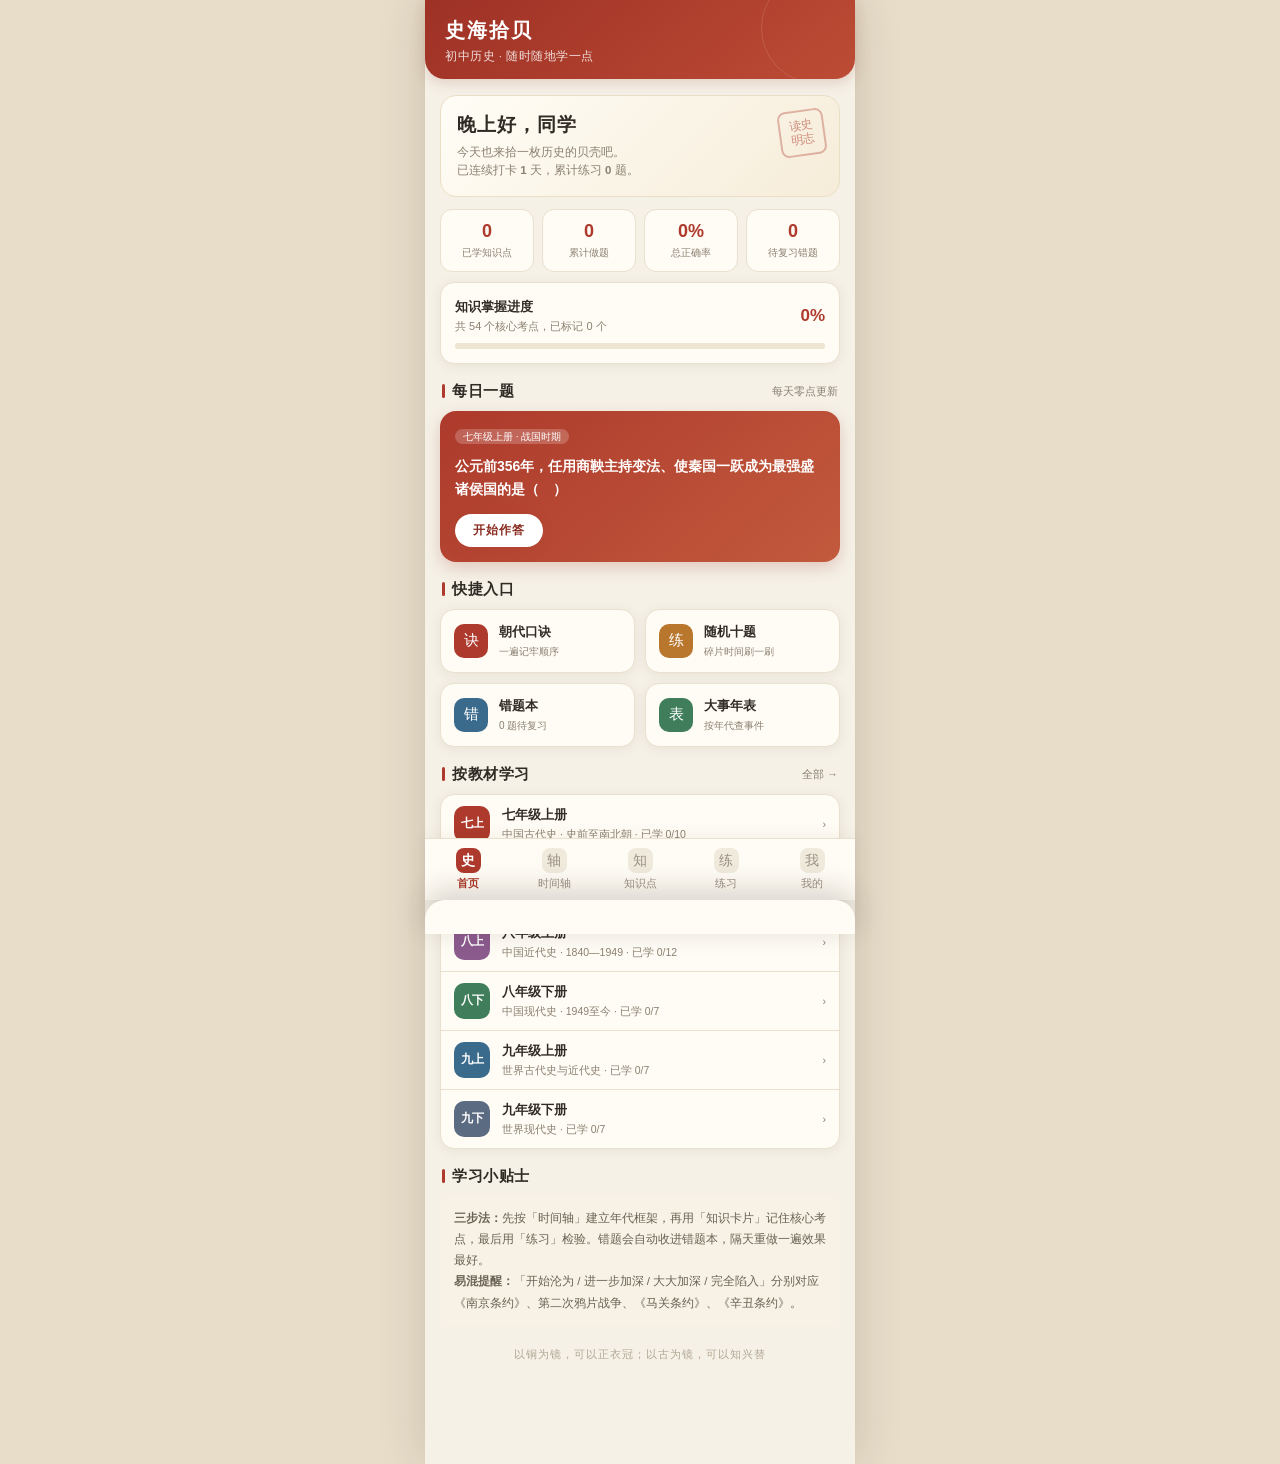
==== commit a40e763e: "feat(histiry): 题库扩充至 186 题，均衡答案分布并新增 30 题练习组" ====
--- a/histiry/index.html
+++ b/histiry/index.html
@@ -154,7 +154,7 @@
   <main class="ct" id="ct">
     <noscript><div class="tip" style="margin-bottom:12px">当前环境未启用脚本，以下为静态内容速览。用浏览器直接打开本文件即可体验完整交互（时间轴、刷题、错题本等）。</div></noscript>
     <div class="hero"><div class="big sf">你好，同学</div><div class="desc">顺着年代读历史，把六册教材串成一条线。<br>下面先放一份核心内容速览。</div><div class="seal sf">读史<br>明志</div></div>
-    <div class="stats"><div class="stat"><b>6</b><span>册教材</span></div><div class="stat"><b>54</b><span>核心考点</span></div><div class="stat"><b>81</b><span>配套题目</span></div><div class="stat"><b>81</b><span>时间轴事件</span></div></div>
+    <div class="stats"><div class="stat"><b>6</b><span>册教材</span></div><div class="stat"><b>54</b><span>核心考点</span></div><div class="stat"><b>186</b><span>配套题目</span></div><div class="stat"><b>81</b><span>时间轴事件</span></div></div>
     <div class="sec-t"><h2>朝代顺序口诀</h2></div>
     <div class="rhy"><div class="tiny muted">中国历史主干 · 一遍记牢</div><p class="sf">夏商与西周，东周分两段；<br>春秋和战国，一统秦两汉；<br>三分魏蜀吴，二晋前后延；<br>南北朝并立，隋唐五代传；<br>宋元明清后，皇朝至此完。</p></div>
     <div class="sec-t"><h2>中国朝代速览</h2></div>
@@ -347,92 +347,203 @@
 
 const QUESTIONS=[
  // 七上 12
- {id:'q1',b:'7a',t:'史前时期',q:'我国境内目前已确认的最早的古人类之一，生活在距今约170万年、发现于云南的是（　）',o:['元谋人','北京人','山顶洞人','半坡人'],a:0,e:'元谋人距今约170万年，是我国境内目前已确认的最早的古人类之一，能够制作工具、知道用火。北京人距今约70万—20万年，山顶洞人约3万年。'},
- {id:'q2',b:'7a',t:'史前时期',q:'生活在黄河流域、种植粟、居住半地穴式圆形房屋的原始居民是（　）',o:['河姆渡人','半坡人','良渚人','大汶口人'],a:1,e:'半坡人生活在黄河流域（陕西西安），种植粟，住半地穴式圆形房屋；河姆渡人在长江流域，种植<b>水稻</b>，住干栏式建筑。注意南稻北粟的格局。'},
- {id:'q3',b:'7a',t:'夏商周',q:'«公天下»变成«家天下»、世袭制代替禅让制，开始于（　）',o:['禹建立夏朝','启继承禹的王位','商汤灭夏','周武王伐纣'],a:1,e:'约前2070年禹建立夏朝；禹死后，他的儿子启凭借强大势力继承王位，从此<b>世袭制代替禅让制</b>，「公天下」变成「家天下」。'},
- {id:'q4',b:'7a',t:'夏商周',q:'西周为稳定周初的政治形势、巩固疆土而实行的制度是（　）',o:['禅让制','分封制','郡县制','行省制'],a:1,e:'周王根据血缘关系远近和功劳大小，将宗亲和功臣分封到各地，授予管理土地和人民的权力，建立诸侯国，即<b>分封制</b>。郡县制全面推行在秦朝，行省制始于元朝。'},
- {id:'q5',b:'7a',t:'百家争鸣',q:'主张«仁»、创办私学、提倡«有教无类»的思想家是（　）',o:['老子','孔子','墨子','韩非'],a:1,e:'<b>孔子</b>是春秋后期鲁国人，儒家学派创始人，核心思想是「仁」，主张以德治国；教育上创办私学、主张「有教无类」。其思想由弟子整理成《论语》。'},
- {id:'q6',b:'7a',t:'百家争鸣',q:'提出«兼爱»«非攻»，主张选贤能的人治理国家的是（　）',o:['孟子','庄子','墨子','孙武'],a:2,e:'<b>墨子</b>是墨家创始人，主张「兼爱」「非攻」，提倡节俭、选贤任能。孟子主张「仁政」与「民贵君轻」，庄子强调顺应自然，韩非主张以法治国。'},
- {id:'q7',b:'7a',t:'战国时期',q:'公元前356年，任用商鞅主持变法、使秦国一跃成为最强盛诸侯国的是（　）',o:['秦孝公','秦穆公','秦始皇','汉高祖'],a:0,e:'<b>前356年秦孝公</b>任用商鞅变法。措施有废井田、允许土地自由买卖，奖励耕织与军功，确立县制，严明法度，为秦统一全国奠定基础。秦始皇是前221年完成统一。'},
- {id:'q8',b:'7a',t:'战国时期',q:'使成都平原成为«天府之国»的综合性水利工程是（　）',o:['灵渠','都江堰','大运河','郑国渠'],a:1,e:'前256年，秦国蜀郡郡守<b>李冰</b>主持修建<b>都江堰</b>，由渠首和灌溉网构成，发挥出防洪、灌溉、水运等多方面作用。灵渠是秦朝沟通湘江与漓江的工程。'},
- {id:'q9',b:'7a',t:'秦朝',q:'秦王嬴政完成统一、建立秦朝的时间和都城分别是（　）',o:['前221年，咸阳','前202年，长安','前2070年，阳城','618年，长安'],a:0,e:'<b>前221年</b>秦国完成统一大业，建立秦朝，定都<b>咸阳</b>，是我国历史上第一个统一的多民族的封建国家。前202年是西汉建立。'},
- {id:'q10',b:'7a',t:'秦朝',q:'秦始皇为消除文字上的差异，命人统一文字，把哪种字体作为通用文字颁行全国（　）',o:['甲骨文','金文','小篆','楷书'],a:2,e:'秦统一后把<b>小篆</b>作为通用文字颁行全国，后来社会上又流行一种更加简易的隶书。文字的统一使政令能够顺利推行，也使不同地域的人民能够顺畅沟通，有利于文化交流与发展。'},
- {id:'q11',b:'7a',t:'秦末',q:'中国历史上第一次农民大起义是（　）',o:['黄巾起义','陈胜、吴广起义','黄巢起义','太平天国运动'],a:1,e:'前209年，陈胜、吴广在<b>大泽乡</b>发动起义，提出「王侯将相宁有种乎」，是中国历史上第一次农民大起义，沉重打击了秦朝统治。'},
- {id:'q12',b:'7a',t:'两汉',q:'汉武帝采纳主父偃的建议，颁布了削弱诸侯王势力的（　）',o:['推恩令','罢黜百家，尊崇儒术','盐铁专卖','刺史制度'],a:0,e:'<b>推恩令</b>规定诸侯王可将封地分封给其子弟作为侯国，使侯国越来越多、诸侯王的封地和势力越来越小，且不费一兵一卒。思想方面是董仲舒建议的「罢黜百家，尊崇儒术」。'},
+ {id:'q1',b:'7a',t:'史前时期',q:'我国境内目前已确认的最早的古人类之一，生活在距今约170万年、发现于云南的是（　）',o:['半坡人','北京人','山顶洞人','元谋人'],a:3,e:'元谋人距今约170万年，是我国境内目前已确认的最早的古人类之一，能够制作工具、知道用火。北京人距今约70万—20万年，山顶洞人约3万年。'},
+ {id:'q2',b:'7a',t:'史前时期',q:'生活在黄河流域、种植粟、居住半地穴式圆形房屋的原始居民是（　）',o:['河姆渡人','良渚人','半坡人','大汶口人'],a:2,e:'半坡人生活在黄河流域（陕西西安），种植粟，住半地穴式圆形房屋；河姆渡人在长江流域，种植<b>水稻</b>，住干栏式建筑。注意南稻北粟的格局。'},
+ {id:'q3',b:'7a',t:'夏商周',q:'「公天下」变成「家天下」、世袭制代替禅让制，开始于（　）',o:['启继承禹的王位','禹建立夏朝','商汤灭夏','周武王伐纣'],a:0,e:'约前2070年禹建立夏朝；禹死后，他的儿子启凭借强大势力继承王位，从此<b>世袭制代替禅让制</b>，「公天下」变成「家天下」。'},
+ {id:'q4',b:'7a',t:'夏商周',q:'西周为稳定周初的政治形势、巩固疆土而实行的制度是（　）',o:['分封制','禅让制','郡县制','行省制'],a:0,e:'周王根据血缘关系远近和功劳大小，将宗亲和功臣分封到各地，授予管理土地和人民的权力，建立诸侯国，即<b>分封制</b>。郡县制全面推行在秦朝，行省制始于元朝。'},
+ {id:'q5',b:'7a',t:'百家争鸣',q:'主张「仁」、创办私学、提倡「有教无类」的思想家是（　）',o:['老子','孔子','墨子','韩非'],a:1,e:'<b>孔子</b>是春秋后期鲁国人，儒家学派创始人，核心思想是「仁」，主张以德治国；教育上创办私学、主张「有教无类」。其思想由弟子整理成《论语》。'},
+ {id:'q6',b:'7a',t:'百家争鸣',q:'提出「兼爱」「非攻」，主张选贤能的人治理国家的是（　）',o:['墨子','庄子','孟子','孙武'],a:0,e:'<b>墨子</b>是墨家创始人，主张「兼爱」「非攻」，提倡节俭、选贤任能。孟子主张「仁政」与「民贵君轻」，庄子强调顺应自然，韩非主张以法治国。'},
+ {id:'q7',b:'7a',t:'战国时期',q:'公元前356年，任用商鞅主持变法、使秦国一跃成为最强盛诸侯国的是（　）',o:['秦始皇','秦穆公','秦孝公','汉高祖'],a:2,e:'<b>前356年秦孝公</b>任用商鞅变法。措施有废井田、允许土地自由买卖，奖励耕织与军功，确立县制，严明法度，为秦统一全国奠定基础。秦始皇是前221年完成统一。'},
+ {id:'q8',b:'7a',t:'战国时期',q:'使成都平原成为「天府之国」的综合性水利工程是（　）',o:['灵渠','都江堰','大运河','郑国渠'],a:1,e:'前256年，秦国蜀郡郡守<b>李冰</b>主持修建<b>都江堰</b>，由渠首和灌溉网构成，发挥出防洪、灌溉、水运等多方面作用。灵渠是秦朝沟通湘江与漓江的工程。'},
+ {id:'q9',b:'7a',t:'秦朝',q:'秦王嬴政完成统一、建立秦朝的时间和都城分别是（　）',o:['前202年，长安','前221年，咸阳','前2070年，阳城','618年，长安'],a:1,e:'<b>前221年</b>秦国完成统一大业，建立秦朝，定都<b>咸阳</b>，是我国历史上第一个统一的多民族的封建国家。前202年是西汉建立。'},
+ {id:'q10',b:'7a',t:'秦朝',q:'秦始皇为消除文字上的差异，命人统一文字，把哪种字体作为通用文字颁行全国（　）',o:['甲骨文','小篆','金文','楷书'],a:1,e:'秦统一后把<b>小篆</b>作为通用文字颁行全国，后来社会上又流行一种更加简易的隶书。文字的统一使政令能够顺利推行，也使不同地域的人民能够顺畅沟通，有利于文化交流与发展。'},
+ {id:'q11',b:'7a',t:'秦末',q:'中国历史上第一次农民大起义是（　）',o:['黄巾起义','太平天国运动','黄巢起义','陈胜、吴广起义'],a:3,e:'前209年，陈胜、吴广在<b>大泽乡</b>发动起义，提出「王侯将相宁有种乎」，是中国历史上第一次农民大起义，沉重打击了秦朝统治。'},
+ {id:'q12',b:'7a',t:'两汉',q:'汉武帝采纳主父偃的建议，颁布了削弱诸侯王势力的（　）',o:['罢黜百家，尊崇儒术','推恩令','盐铁专卖','刺史制度'],a:1,e:'<b>推恩令</b>规定诸侯王可将封地分封给其子弟作为侯国，使侯国越来越多、诸侯王的封地和势力越来越小，且不费一兵一卒。思想方面是董仲舒建议的「罢黜百家，尊崇儒术」。'},
  {id:'q13',b:'7a',t:'两汉',q:'标志西域正式归属中央政权的历史事件是（　）',o:['张骞第一次出使西域','前60年西汉设置西域都护','卫青、霍去病北击匈奴','班超经营西域'],a:1,e:'<b>前60年，西汉朝廷设置西域都护</b>，作为管理西域的最高长官，管辖西域36国，标志西域正式归属中央政权，今新疆地区开始隶属中央政府管辖。'},
  {id:'q14',b:'7a',t:'三国两晋南北朝',q:'为三国鼎立局面的形成奠定基础的战役是（　）',o:['官渡之战','赤壁之战','淝水之战','巨鹿之战'],a:1,e:'208年孙刘联军在<b>赤壁</b>以少胜多大败曹操，曹操无力南下，孙权、刘备势力壮大，为三国鼎立局面奠定基础。200年官渡之战为曹操统一北方打下基础。'},
- {id:'q15',b:'7a',t:'三国两晋南北朝',q:'北魏孝文帝改革最重要的历史作用是（　）',o:['促进了民族交融，也增强了北魏的实力','完成了全国统一','消灭了江南政权','废除了君主专制'],a:0,e:'孝文帝迁都洛阳并推行说汉语、穿汉服、改汉姓、与汉族联姻等汉化措施，<b>促进了民族交融，也增强了北魏的实力</b>，为隋唐时期多民族国家的繁荣与发展奠定基础。'},
+ {id:'q15',b:'7a',t:'三国两晋南北朝',q:'北魏孝文帝改革最重要的历史作用是（　）',o:['完成了全国统一','促进了民族交融，也增强了北魏的实力','消灭了江南政权','废除了君主专制'],a:1,e:'孝文帝迁都洛阳并推行说汉语、穿汉服、改汉姓、与汉族联姻等汉化措施，<b>促进了民族交融，也增强了北魏的实力</b>，为隋唐时期多民族国家的繁荣与发展奠定基础。'},
  // 七下 12
  {id:'q16',b:'7b',t:'隋唐',q:'隋朝大运河的中心是（　）',o:['长安','洛阳','涿郡','余杭'],a:1,e:'大运河以<b>洛阳</b>为中心，北抵涿郡（今北京），南至余杭（今杭州），全长2700多千米，是古代世界上最长的运河，加强了南北地区政治、经济和文化交流。'},
- {id:'q17',b:'7b',t:'隋唐',q:'科举制正式确立的标志是（　）',o:['隋文帝初步用考试选拔人才','隋炀帝创立进士科','唐太宗增加考试科目','武则天创立殿试'],a:1,e:'隋文帝初步建立起通过考试选拔人才的制度；<b>隋炀帝时，进士科的创立，标志着科举制的正式确立</b>。这一制度一直维持到1905年才被废除，前后约1300年。'},
- {id:'q18',b:'7b',t:'隋唐',q:'我国历史上唯一的女皇帝是（　）',o:['吕后','武则天','慈禧太后','王政君'],a:1,e:'<b>武则天</b>是我国历史上唯一的女皇帝，改国号为周。她打击敌对官僚贵族，大力发展科举制、创立殿试制度，重视发展生产，为后来「开元盛世」局面的出现奠定基础，史称「政启开元，治宏贞观」。'},
- {id:'q19',b:'7b',t:'隋唐',q:'使唐朝国势由盛转衰的历史事件是（　）',o:['玄武门之变','安史之乱','黄巢起义','藩镇割据'],a:1,e:'755—763年的<b>安史之乱</b>持续八年，对社会经济造成极大破坏，唐朝的国势从此<b>由盛转衰</b>，各种矛盾越来越尖锐，中央权力衰微，逐渐形成藩镇割据的局面。'},
- {id:'q20',b:'7b',t:'隋唐',q:'六次东渡、终于抵达日本传播唐朝文化的高僧是（　）',o:['玄奘','鉴真','一行','法显'],a:1,e:'<b>鉴真</b>接受日本僧人邀请东渡，前五次失败、双目失明，第六次（754年）终抵日本，传授佛经、传播中国的医药文学书法建筑绘画等，并主持修建唐招提寺。玄奘是西行天竺取经。'},
- {id:'q21',b:'7b',t:'宋',q:'960年通过陈桥兵变夺取政权、建立北宋的是（　）',o:['赵匡胤','赵构','朱元璋','忽必烈'],a:0,e:'<b>960年，后周大将赵匡胤</b>在陈桥驿发动兵变，夺取后周政权，改国号为宋，定都东京（开封），史称北宋。赵构建立的是南宋（1127年，临安）。'},
- {id:'q22',b:'7b',t:'宋',q:'世界上最早的纸币«交子»出现在（　）',o:['唐朝长安','北宋前期的四川地区','南宋临安','元朝大都'],a:1,e:'北宋前期，<b>四川地区</b>出现「交子」，是世界上最早的纸币；南宋时纸币发展成与铜钱并行的货币（会子）。出现原因是商业贸易繁荣、金属货币携带不便。'},
- {id:'q23',b:'7b',t:'宋元科技',q:'发明活字印刷术的是（　）',o:['蔡伦','毕昇','沈括','郭守敬'],a:1,e:'北宋匠人<b>毕昇</b>发明活字印刷术（泥活字），此后又出现木活字、铜活字，对人类文明的发展产生了重大的影响。蔡伦是东汉改进造纸术。'},
- {id:'q24',b:'7b',t:'元',q:'我国省级行政区划的开端，始于元朝创立的（　）',o:['分封制','郡县制','行省制度','三省六部制'],a:2,e:'元朝在中央设中书省，地方设<b>行中书省</b>（简称「行省」），全国设10个行省。行省制度便利了中央对地方的管理，是我国省级行政区划的开端，影响深远。'},
- {id:'q25',b:'7b',t:'元',q:'西藏正式成为中央直接管辖下的地方行政区域，始于元朝设置的（　）',o:['西域都护','宣政院','驻藏大臣','澎湖巡检司'],a:1,e:'元朝建立后，由<b>宣政院</b>直接统辖西藏，掌管西藏军民各项事务，西藏正式成为中央直接管辖下的一个地方行政区域。驻藏大臣是清朝（1727年）设置。'},
- {id:'q26',b:'7b',t:'明清',q:'1405—1433年郑和七下西洋，最远到达（　）',o:['印度半岛','阿拉伯半岛','非洲东海岸和红海沿岸','欧洲西海岸'],a:2,e:'郑和的船队最远到达<b>非洲东海岸和红海沿岸</b>，规模之大、时间之久、范围之广，在世界航海史上空前，不仅增进了中国与亚非国家和地区的相互了解和友好往来，而且开创了西太平洋与印度洋之间的亚非海上交通线。'},
- {id:'q27',b:'7b',t:'明清',q:'雍正帝设立的、使君主专制进一步强化并达到顶峰的机构是（　）',o:['内阁','军机处','中书省','锦衣卫'],a:1,e:'<b>军机处</b>设立于雍正年间，军机大臣跪受笔录、按皇帝旨意拟写成文传达执行，一切都要服从皇帝意志，使君主专制进一步强化（一般表述为达到顶峰）。锦衣卫是明太祖设立的特务机构。'},
- {id:'q28',b:'7b',t:'明清',q:'1662年从荷兰殖民者手中收复台湾的民族英雄是（　）',o:['戚继光','郑成功','康熙帝','林则徐'],a:1,e:'<b>1662年郑成功</b>打败荷兰殖民者，台湾重新回到祖国怀抱，是我国历史上著名的民族英雄。1683年清军进入台湾，1684年清朝设置台湾府，隶属福建省；1885年台湾正式建省。'},
+ {id:'q17',b:'7b',t:'隋唐',q:'科举制正式确立的标志是（　）',o:['隋文帝初步用考试选拔人才','武则天创立殿试','唐太宗增加考试科目','隋炀帝创立进士科'],a:3,e:'隋文帝初步建立起通过考试选拔人才的制度；<b>隋炀帝时，进士科的创立，标志着科举制的正式确立</b>。这一制度一直维持到1905年才被废除，前后约1300年。'},
+ {id:'q18',b:'7b',t:'隋唐',q:'我国历史上唯一的女皇帝是（　）',o:['吕后','王政君','慈禧太后','武则天'],a:3,e:'<b>武则天</b>是我国历史上唯一的女皇帝，改国号为周。她打击敌对官僚贵族，大力发展科举制、创立殿试制度，重视发展生产，为后来「开元盛世」局面的出现奠定基础，史称「政启开元，治宏贞观」。'},
+ {id:'q19',b:'7b',t:'隋唐',q:'使唐朝国势由盛转衰的历史事件是（　）',o:['玄武门之变','黄巢起义','安史之乱','藩镇割据'],a:2,e:'755—763年的<b>安史之乱</b>持续八年，对社会经济造成极大破坏，唐朝的国势从此<b>由盛转衰</b>，各种矛盾越来越尖锐，中央权力衰微，逐渐形成藩镇割据的局面。'},
+ {id:'q20',b:'7b',t:'隋唐',q:'六次东渡、终于抵达日本传播唐朝文化的高僧是（　）',o:['鉴真','玄奘','一行','法显'],a:0,e:'<b>鉴真</b>接受日本僧人邀请东渡，前五次失败、双目失明，第六次（754年）终抵日本，传授佛经、传播中国的医药文学书法建筑绘画等，并主持修建唐招提寺。玄奘是西行天竺取经。'},
+ {id:'q21',b:'7b',t:'宋',q:'960年通过陈桥兵变夺取政权、建立北宋的是（　）',o:['朱元璋','赵构','赵匡胤','忽必烈'],a:2,e:'<b>960年，后周大将赵匡胤</b>在陈桥驿发动兵变，夺取后周政权，改国号为宋，定都东京（开封），史称北宋。赵构建立的是南宋（1127年，临安）。'},
+ {id:'q22',b:'7b',t:'宋',q:'世界上最早的纸币「交子」出现在（　）',o:['北宋前期的四川地区','唐朝长安','南宋临安','元朝大都'],a:0,e:'北宋前期，<b>四川地区</b>出现「交子」，是世界上最早的纸币；南宋时纸币发展成与铜钱并行的货币（会子）。出现原因是商业贸易繁荣、金属货币携带不便。'},
+ {id:'q23',b:'7b',t:'宋元科技',q:'发明活字印刷术的是（　）',o:['蔡伦','沈括','毕昇','郭守敬'],a:2,e:'北宋匠人<b>毕昇</b>发明活字印刷术（泥活字），此后又出现木活字、铜活字，对人类文明的发展产生了重大的影响。蔡伦是东汉改进造纸术。'},
+ {id:'q24',b:'7b',t:'元',q:'我国省级行政区划的开端，始于元朝创立的（　）',o:['分封制','郡县制','三省六部制','行省制度'],a:3,e:'元朝在中央设中书省，地方设<b>行中书省</b>（简称「行省」），全国设10个行省。行省制度便利了中央对地方的管理，是我国省级行政区划的开端，影响深远。'},
+ {id:'q25',b:'7b',t:'元',q:'西藏正式成为中央直接管辖下的地方行政区域，始于元朝设置的（　）',o:['西域都护','驻藏大臣','宣政院','澎湖巡检司'],a:2,e:'元朝建立后，由<b>宣政院</b>直接统辖西藏，掌管西藏军民各项事务，西藏正式成为中央直接管辖下的一个地方行政区域。驻藏大臣是清朝（1727年）设置。'},
+ {id:'q26',b:'7b',t:'明清',q:'1405—1433年郑和七下西洋，最远到达（　）',o:['非洲东海岸和红海沿岸','阿拉伯半岛','印度半岛','欧洲西海岸'],a:0,e:'郑和的船队最远到达<b>非洲东海岸和红海沿岸</b>，规模之大、时间之久、范围之广，在世界航海史上空前，不仅增进了中国与亚非国家和地区的相互了解和友好往来，而且开创了西太平洋与印度洋之间的亚非海上交通线。'},
+ {id:'q27',b:'7b',t:'明清',q:'雍正帝设立的、使君主专制进一步强化并达到顶峰的机构是（　）',o:['内阁','中书省','军机处','锦衣卫'],a:2,e:'<b>军机处</b>设立于雍正年间，军机大臣跪受笔录、按皇帝旨意拟写成文传达执行，一切都要服从皇帝意志，使君主专制进一步强化（一般表述为达到顶峰）。锦衣卫是明太祖设立的特务机构。'},
+ {id:'q28',b:'7b',t:'明清',q:'1662年从荷兰殖民者手中收复台湾的民族英雄是（　）',o:['郑成功','戚继光','康熙帝','林则徐'],a:0,e:'<b>1662年郑成功</b>打败荷兰殖民者，台湾重新回到祖国怀抱，是我国历史上著名的民族英雄。1683年清军进入台湾，1684年清朝设置台湾府，隶属福建省；1885年台湾正式建省。'},
  // 八上 13
  {id:'q29',b:'8a',t:'鸦片战争',q:'中国近代史的开端是（　）',o:['虎门销烟','鸦片战争','第二次鸦片战争','甲午中日战争'],a:1,e:'1840—1842年<b>鸦片战争</b>后中国开始从封建社会变为半殖民地半封建社会，因此成为中国近代史的开端。1839年虎门销烟是鸦片战争的导火线。'},
  {id:'q30',b:'8a',t:'鸦片战争',q:'《南京条约》中，最能反映英国发动鸦片战争根本目的的条款是（　）',o:['割香港岛给英国','赔款2100万银元','开放五处通商口岸、协定关税','严禁鸦片'],a:2,e:'英国发动战争的根本目的是<b>打开中国市场、倾销商品、掠夺原料</b>，因此「开放广州、厦门、福州、宁波、上海五处为通商口岸」及「协定关税」最能体现这一目的。割地赔款主要体现侵略性。'},
  {id:'q31',b:'8a',t:'第二次鸦片战争',q:'1860年火烧圆明园的是（　）',o:['英军','英法联军','八国联军','日军'],a:1,e:'<b>1860年，英法联军</b>攻入北京，闯进圆明园大肆抢劫后放火烧毁。八国联军侵华发生在1900年，注意两件事不要混淆。'},
  {id:'q32',b:'8a',t:'洋务运动',q:'洋务运动前期与后期的口号分别是（　）',o:['自强、求富','求富、自强','师夷长技、变法图强','民主、科学'],a:0,e:'洋务运动前期以<b>「自强」</b>为口号创办军事工业（安庆内军械所、江南制造总局、福州船政局），后期以<b>「求富」</b>为口号开办民用企业（轮船招商局、开平煤矿、汉阳铁厂等）。'},
- {id:'q33',b:'8a',t:'洋务运动',q:'标志洋务运动彻底破产的事件是（　）',o:['太平天国运动失败','甲午中日战争中北洋舰队全军覆没','八国联军侵华','戊戌变法失败'],a:1,e:'1895年威海卫战役中<b>北洋舰队全军覆没</b>，宣告洋务运动「自强」「求富」目标的破产。但洋务运动客观上促进了中国民族资本主义的产生，是<b>中国近代化的开端</b>。'},
- {id:'q34',b:'8a',t:'甲午战争',q:'《马关条约》中，标志列强对华经济侵略由商品输出为主转为资本输出为主的条款是（　）',o:['割台湾全岛及所有附属各岛屿、澎湖列岛给日本','赔偿兵费白银2亿两','开放沙市、重庆、苏州、杭州为商埠','允许日本在通商口岸开设工厂'],a:3,e:'<b>允许日本在通商口岸开设工厂</b>，便利了列强直接在中国投资设厂、掠夺原料和廉价劳动力，反映帝国主义阶段资本输出的要求，严重阻碍中国民族工业发展。'},
+ {id:'q33',b:'8a',t:'洋务运动',q:'标志洋务运动彻底破产的事件是（　）',o:['太平天国运动失败','戊戌变法失败','八国联军侵华','甲午中日战争中北洋舰队全军覆没'],a:3,e:'1895年威海卫战役中<b>北洋舰队全军覆没</b>，宣告洋务运动「自强」「求富」目标的破产。但洋务运动客观上促进了中国民族资本主义的产生，是<b>中国近代化的开端</b>。'},
+ {id:'q34',b:'8a',t:'甲午战争',q:'《马关条约》中，标志列强对华经济侵略由商品输出为主转为资本输出为主的条款是（　）',o:['割台湾全岛及所有附属各岛屿、澎湖列岛给日本','允许日本在通商口岸开设工厂','开放沙市、重庆、苏州、杭州为商埠','赔偿兵费白银2亿两'],a:1,e:'<b>允许日本在通商口岸开设工厂</b>，便利了列强直接在中国投资设厂、掠夺原料和廉价劳动力，反映帝国主义阶段资本输出的要求，严重阻碍中国民族工业发展。'},
  {id:'q35',b:'8a',t:'八国联军',q:'标志中国完全陷入半殖民地半封建社会深渊的条约是（　）',o:['《南京条约》','《北京条约》','《马关条约》','《辛丑条约》'],a:3,e:'记忆线索：《南京条约》<b>开始</b>沦为；《天津条约》《北京条约》<b>进一步加深</b>；《马关条约》<b>大大加深</b>；1901年<b>《辛丑条约》完全陷入</b>深渊，清政府沦为帝国主义列强统治中国的工具。'},
- {id:'q36',b:'8a',t:'辛亥革命',q:'辛亥革命最伟大的历史功绩是（　）',o:['推翻了清王朝统治，结束了两千多年君主专制制度','完成了反帝反封建的任务','实现了国家富强','建立了社会主义制度'],a:0,e:'辛亥革命推翻了清王朝的反动统治，宣告中国<b>两千多年君主专制制度的终结</b>，开创了完全意义上的近代民族民主革命，极大推动了中华民族的思想解放。但它没有完成反帝反封建的任务。'},
- {id:'q37',b:'8a',t:'辛亥革命',q:'孙中山领导资产阶级革命的指导思想是（　）',o:['维新变法','三民主义','民主与科学','实业救国'],a:1,e:'孙中山在《民报》发刊词中把同盟会纲领阐发为<b>民族、民权、民生</b>三大主义，合称「三民主义」，成为他领导资产阶级革命的指导思想。「民主与科学」是新文化运动口号。'},
- {id:'q38',b:'8a',t:'新文化运动与五四',q:'五四运动爆发的导火线是（　）',o:['袁世凯复辟帝制','巴黎和会上中国外交的失败','九一八事变','《辛丑条约》签订'],a:1,e:'1919年巴黎和会上，列强无视中国的战胜国地位，将德国在中国山东的特权全部转让给日本，<b>中国外交失败</b>，激起中国人民极大愤慨，引发五四运动。'},
- {id:'q39',b:'8a',t:'新民主主义革命',q:'中国新民主主义革命的开端是（　）',o:['辛亥革命','新文化运动','五四运动','中国共产党成立'],a:2,e:'1919年<b>五四运动</b>中，工人阶级开始登上政治舞台并发挥主力军作用，是一次彻底反帝反封建的爱国运动，是<b>中国新民主主义革命的开端</b>。1921年中共成立使中国革命面貌焕然一新。'},
- {id:'q40',b:'8a',t:'长征',q:'被称为«党的历史上生死攸关的转折点»的会议是（　）',o:['中共一大','八七会议','遵义会议','中共七大'],a:2,e:'<b>1935年1月遵义会议</b>集中全力纠正博古等人在军事上和组织上「左」的错误，开始确立以毛泽东为主要代表的马克思主义正确路线在党中央的领导地位，挽救了党、挽救了红军、挽救了中国革命。'},
- {id:'q41',b:'8a',t:'抗日战争',q:'中国全民族抗战开始的标志是（　）',o:['九一八事变','一二·九运动','西安事变','七七事变'],a:3,e:'1931年九一八事变是<b>中国人民抗日战争的起点</b>（局部抗战开始）；<b>1937年七七事变（卢沟桥事变）标志中国全民族抗战的开始</b>。西安事变和平解决标志抗日民族统一战线初步形成。'},
+ {id:'q36',b:'8a',t:'辛亥革命',q:'辛亥革命最伟大的历史功绩是（　）',o:['完成了反帝反封建的任务','推翻了清王朝统治，结束了两千多年君主专制制度','实现了国家富强','建立了社会主义制度'],a:1,e:'辛亥革命推翻了清王朝的反动统治，宣告中国<b>两千多年君主专制制度的终结</b>，开创了完全意义上的近代民族民主革命，极大推动了中华民族的思想解放。但它没有完成反帝反封建的任务。'},
+ {id:'q37',b:'8a',t:'辛亥革命',q:'孙中山领导资产阶级革命的指导思想是（　）',o:['维新变法','民主与科学','三民主义','实业救国'],a:2,e:'孙中山在《民报》发刊词中把同盟会纲领阐发为<b>民族、民权、民生</b>三大主义，合称「三民主义」，成为他领导资产阶级革命的指导思想。「民主与科学」是新文化运动口号。'},
+ {id:'q38',b:'8a',t:'新文化运动与五四',q:'五四运动爆发的导火线是（　）',o:['巴黎和会上中国外交的失败','袁世凯复辟帝制','九一八事变','《辛丑条约》签订'],a:0,e:'1919年巴黎和会上，列强无视中国的战胜国地位，将德国在中国山东的特权全部转让给日本，<b>中国外交失败</b>，激起中国人民极大愤慨，引发五四运动。'},
+ {id:'q39',b:'8a',t:'新民主主义革命',q:'中国新民主主义革命的开端是（　）',o:['辛亥革命','五四运动','新文化运动','中国共产党成立'],a:1,e:'1919年<b>五四运动</b>中，工人阶级开始登上政治舞台并发挥主力军作用，是一次彻底反帝反封建的爱国运动，是<b>中国新民主主义革命的开端</b>。1921年中共成立使中国革命面貌焕然一新。'},
+ {id:'q40',b:'8a',t:'长征',q:'被称为「党的历史上生死攸关的转折点」的会议是（　）',o:['中共一大','八七会议','遵义会议','中共七大'],a:2,e:'<b>1935年1月遵义会议</b>集中全力纠正博古等人在军事上和组织上「左」的错误，开始确立以毛泽东为主要代表的马克思主义正确路线在党中央的领导地位，挽救了党、挽救了红军、挽救了中国革命。'},
+ {id:'q41',b:'8a',t:'抗日战争',q:'中国全民族抗战开始的标志是（　）',o:['九一八事变','一二·九运动','七七事变','西安事变'],a:2,e:'1931年九一八事变是<b>中国人民抗日战争的起点</b>（局部抗战开始）；<b>1937年七七事变（卢沟桥事变）标志中国全民族抗战的开始</b>。西安事变和平解决标志抗日民族统一战线初步形成。'},
  {id:'q42',b:'8a',t:'解放战争',q:'揭开人民解放军战略进攻序幕的事件是（　）',o:['重庆谈判','刘邓大军千里挺进大别山','三大战役','渡江战役'],a:1,e:'1947年夏，刘伯承、邓小平率晋冀鲁豫野战军主力强渡黄河、千里挺进大别山，直接威胁南京、武汉，<b>揭开人民解放军战略进攻的序幕</b>。三大战役是战略决战。'},
  // 八下 12
- {id:'q43',b:'8b',t:'新中国成立',q:'«中国人民从此站起来了»标志的历史事件是（　）',o:['1949年9月政协会议','1949年10月1日开国大典','1951年西藏和平解放','1956年三大改造完成'],a:1,e:'<b>1949年10月1日中华人民共和国成立</b>，开辟了中国历史新纪元，中国人民经过一百多年的英勇斗争，终于推翻了帝国主义、封建主义和官僚资本主义的统治，中国真正成为独立自主的国家，中国人民从此站起来了。'},
+ {id:'q43',b:'8b',t:'新中国成立',q:'「中国人民从此站起来了」标志的历史事件是（　）',o:['1949年9月政协会议','1956年三大改造完成','1951年西藏和平解放','1949年10月1日开国大典'],a:3,e:'<b>1949年10月1日中华人民共和国成立</b>，开辟了中国历史新纪元，中国人民经过一百多年的英勇斗争，终于推翻了帝国主义、封建主义和官僚资本主义的统治，中国真正成为独立自主的国家，中国人民从此站起来了。'},
  {id:'q44',b:'8b',t:'新中国巩固',q:'1950年率中国人民志愿军入朝作战的司令员是（　）',o:['朱德','彭德怀','刘伯承','林彪'],a:1,e:'1950年10月，应朝鲜党和政府请求，中国党和政府决定入朝作战，<b>彭德怀</b>任中国人民志愿军司令员兼政治委员。黄继光（上甘岭战役堵枪眼）、邱少云（严守潜伏纪律直至牺牲）被誉为「最可爱的人」。'},
- {id:'q45',b:'8b',t:'一五计划',q:'我国第一个五年计划的基本任务是集中主要力量发展（　）',o:['轻工业','农业','重工业','商业'],a:2,e:'一五计划（1953—1957）集中主要力量发展<b>重工业</b>，建立国家工业化和国防现代化的初步基础。成就包括长春第一汽车制造厂、沈阳第一机床厂、鞍山钢铁公司、武汉长江大桥等。'},
+ {id:'q45',b:'8b',t:'一五计划',q:'我国第一个五年计划的基本任务是集中主要力量发展（　）',o:['重工业','农业','轻工业','商业'],a:0,e:'一五计划（1953—1957）集中主要力量发展<b>重工业</b>，建立国家工业化和国防现代化的初步基础。成就包括长春第一汽车制造厂、沈阳第一机床厂、鞍山钢铁公司、武汉长江大桥等。'},
  {id:'q46',b:'8b',t:'三大改造',q:'我国进入社会主义初级阶段的标志是（　）',o:['新中国成立','土地改革完成','1956年底三大改造基本完成','十一届三中全会召开'],a:2,e:'1956年底，国家基本完成对农业、手工业和资本主义工商业的社会主义改造，实现了生产资料私有制向社会主义公有制的转变，<b>社会主义基本制度在我国建立起来，我国从此进入社会主义初级阶段</b>。'},
  {id:'q47',b:'8b',t:'三大改造',q:'我国在资本主义工商业社会主义改造中采取的独特创举是（　）',o:['没收财产','和平赎买政策','公私合营后一律关闭','强制合并'],a:1,e:'国家对资本家占有的生产资料实行<b>赎买政策</b>，即按全行业公私合营时资本家的资本发给定息，实现了和平过渡，<b>是中国社会主义改造的创举</b>。'},
- {id:'q48',b:'8b',t:'十一届三中全会',q:'作出把党和国家工作中心转移到经济建设上来、实行改革开放决策的会议是（　）',o:['中共八大','中共十一届三中全会','中共十二大','中共十四大'],a:1,e:'<b>1978年12月中共十一届三中全会</b>是新中国成立以来党的历史上具有深远意义的伟大转折，开启了改革开放和社会主义现代化建设新时期。中共十四大（1992年）提出建立社会主义市场经济体制。'},
- {id:'q49',b:'8b',t:'改革开放',q:'率先实行分田包干到户、拉开农村改革序幕的是（　）',o:['安徽凤阳小岗村','江苏华西村','广东深圳','四川广汉'],a:0,e:'1978年，<b>安徽凤阳小岗村</b>农民实行分田包产到户、自负盈亏，粮食产量大增，随后<b>家庭联产承包责任制</b>在全国逐步推开，激发农民劳动热情，带来农村生产力大解放。'},
- {id:'q50',b:'8b',t:'改革开放',q:'1980年我国首批设立的四个经济特区是（　）',o:['深圳、珠海、汕头、厦门','深圳、广州、厦门、福州','上海、天津、青岛、大连','海南、深圳、珠海、浦东'],a:0,e:'<b>1980年，中央决定在广东、福建两省兴办深圳、珠海、汕头、厦门4个经济特区</b>。深圳在短短几年内建设成为一座繁华的现代化城市，成为经济特区的代表和对外开放的「窗口」。海南是1988年增设。'},
- {id:'q51',b:'8b',t:'祖国统一',q:'«九二共识»的核心内容是（　）',o:['两岸实现直接通邮通航通商','海峡两岸均坚持一个中国原则','一国两制、高度自治','两岸共同反对外部势力干涉'],a:1,e:'<b>1992年，大陆的海峡两岸关系协会与台湾的海峡交流基金会达成各自以口头方式表述「海峡两岸均坚持一个中国原则」的共识</b>，即「九二共识」。台湾自古以来就是中国领土不可分割的一部分。'},
- {id:'q52',b:'8b',t:'外交',q:'1953年周恩来首次提出、后来成为处理国与国之间关系基本准则的是（　）',o:['求同存异方针','和平共处五项原则','一边倒方针','不结盟政策'],a:1,e:'1953年底周恩来在接见印度代表团时首次提出<b>和平共处五项原则</b>：互相尊重主权和领土完整、互不侵犯、互不干涉内政、平等互利、和平共处。「求同存异」是1955年万隆会议上提出的方针。'},
- {id:'q53',b:'8b',t:'外交',q:'恢复中华人民共和国在联合国合法席位的是（　）',o:['1955年万隆会议','1971年第26届联合国大会','1972年尼克松访华','2001年上海APEC会议'],a:1,e:'<b>1971年10月，第26届联合国大会</b>通过决议，恢复中华人民共和国在联合国的一切合法权利，并立即把国民党集团的代表从联合国及其所属一切机构中驱逐出去，是中国外交的重大胜利。'},
+ {id:'q48',b:'8b',t:'十一届三中全会',q:'作出把党和国家工作中心转移到经济建设上来、实行改革开放决策的会议是（　）',o:['中共八大','中共十四大','中共十二大','中共十一届三中全会'],a:3,e:'<b>1978年12月中共十一届三中全会</b>是新中国成立以来党的历史上具有深远意义的伟大转折，开启了改革开放和社会主义现代化建设新时期。中共十四大（1992年）提出建立社会主义市场经济体制。'},
+ {id:'q49',b:'8b',t:'改革开放',q:'率先实行分田包干到户、拉开农村改革序幕的是（　）',o:['广东深圳','江苏华西村','安徽凤阳小岗村','四川广汉'],a:2,e:'1978年，<b>安徽凤阳小岗村</b>农民实行分田包产到户、自负盈亏，粮食产量大增，随后<b>家庭联产承包责任制</b>在全国逐步推开，激发农民劳动热情，带来农村生产力大解放。'},
+ {id:'q50',b:'8b',t:'改革开放',q:'1980年我国首批设立的四个经济特区是（　）',o:['上海、天津、青岛、大连','深圳、广州、厦门、福州','深圳、珠海、汕头、厦门','海南、深圳、珠海、浦东'],a:2,e:'<b>1980年，中央决定在广东、福建两省兴办深圳、珠海、汕头、厦门4个经济特区</b>。深圳在短短几年内建设成为一座繁华的现代化城市，成为经济特区的代表和对外开放的「窗口」。海南是1988年增设。'},
+ {id:'q51',b:'8b',t:'祖国统一',q:'「九二共识」的核心内容是（　）',o:['两岸实现直接通邮通航通商','两岸共同反对外部势力干涉','一国两制、高度自治','海峡两岸均坚持一个中国原则'],a:3,e:'<b>1992年，大陆的海峡两岸关系协会与台湾的海峡交流基金会达成各自以口头方式表述「海峡两岸均坚持一个中国原则」的共识</b>，即「九二共识」。台湾自古以来就是中国领土不可分割的一部分。'},
+ {id:'q52',b:'8b',t:'外交',q:'1953年周恩来首次提出、后来成为处理国与国之间关系基本准则的是（　）',o:['求同存异方针','不结盟政策','一边倒方针','和平共处五项原则'],a:3,e:'1953年底周恩来在接见印度代表团时首次提出<b>和平共处五项原则</b>：互相尊重主权和领土完整、互不侵犯、互不干涉内政、平等互利、和平共处。「求同存异」是1955年万隆会议上提出的方针。'},
+ {id:'q53',b:'8b',t:'外交',q:'恢复中华人民共和国在联合国合法席位的是（　）',o:['1955年万隆会议','2001年上海APEC会议','1972年尼克松访华','1971年第26届联合国大会'],a:3,e:'<b>1971年10月，第26届联合国大会</b>通过决议，恢复中华人民共和国在联合国的一切合法权利，并立即把国民党集团的代表从联合国及其所属一切机构中驱逐出去，是中国外交的重大胜利。'},
  {id:'q54',b:'8b',t:'科技',q:'因发现青蒿素、开创治疗疟疾新方法而获2015年诺贝尔生理学或医学奖的是（　）',o:['袁隆平','屠呦呦','莫言','钱学森'],a:1,e:'<b>屠呦呦</b>领导科研团队在70年代初发现青蒿素，2015年获诺贝尔生理学或医学奖。袁隆平1973年培育成功籼型杂交水稻；莫言获2012年诺贝尔文学奖；钱学森是「两弹一星」元勋。'},
  // 九上 12
- {id:'q55',b:'9a',t:'古代亚非',q:'迄今已知世界上第一部较为完整的成文法典是（　）',o:['《十二铜表法》','《汉谟拉比法典》','《查士丁尼法典》','《拿破仑法典》'],a:1,e:'古巴比伦王国国王<b>汉谟拉比</b>制定的<b>《汉谟拉比法典》</b>是迄今已知世界上第一部较为完整的成文法典，用楔形文字刻在黑色石柱上，严格保护奴隶主的利益，是古巴比伦王国留给人类的宝贵文化遗产。'},
- {id:'q56',b:'9a',t:'古代亚非',q:'古印度种姓制度中，掌管祭祀、地位最高等级的是（　）',o:['婆罗门','刹帝利','吠舍','首陀罗'],a:0,e:'种姓制度分四个等级：第一等级<b>婆罗门</b>（掌管祭祀）、第二等级刹帝利（掌管军事和行政权力）、第三等级吠舍（从事农业畜牧业和商业）、第四等级首陀罗（主要由被征服居民构成）。各等级世代相袭、贵贱分明。'},
- {id:'q57',b:'9a',t:'古代欧洲',q:'雅典奴隶制民主政治发展到高峰是在（　）',o:['梭伦执政时期','伯里克利主政时期','亚历山大东征时期','屋大维统治时期'],a:1,e:'公元前5世纪中后期<b>伯里克利主政时期，雅典达到全盛，奴隶制民主政治发展到高峰</b>；公民大会是最高权力机构，但仅占人口少数的成年男性公民有参与统治的权利，外邦人、奴隶、妇女没有任何政治权利。'},
- {id:'q58',b:'9a',t:'中古亚欧',q:'使日本发展成为一个中央集权制封建国家的改革是（　）',o:['大化改新','明治维新','彼得一世改革','商鞅变法'],a:0,e:'<b>646年开始的大化改新</b>仿效唐朝的典章制度，政治上建立以天皇为中心的中央集权制度，经济上将土地部民收归国有，使日本发展成为一个中央集权制的封建国家。明治维新（1868年）则使日本走上资本主义道路。'},
- {id:'q59',b:'9a',t:'文艺复兴',q:'文艺复兴运动的核心思想是（　）',o:['理性主义','人文主义','社会主义','蒙昧主义'],a:1,e:'文艺复兴的核心思想是<b>人文主义</b>：要求建立一种以人为中心而不是以神为中心的生活哲学，提倡发扬人的个性，追求享受现世生活。理性主义是后来启蒙运动的核心。'},
- {id:'q60',b:'9a',t:'新航路开辟',q:'完成人类历史上第一次环球航行、证明地圆说正确的是（　）',o:['迪亚士船队','哥伦布船队','达·伽马船队','麦哲伦船队'],a:3,e:'1519—1522年，<b>麦哲伦船队</b>穿越大西洋、太平洋和印度洋，返回欧洲，完成人类历史上第一次环球航行，证明了地圆说的正确。1492年哥伦布到达的是美洲。'},
- {id:'q61',b:'9a',t:'英国革命',q:'英国君主立宪制逐渐形成的标志是（　）',o:['1640年革命爆发','1649年处死查理一世','1688年光荣革命','1689年通过《权利法案》'],a:3,e:'<b>1689年，议会通过了《权利法案》</b>，重申英国人「自古就有的权利」，规定国王不经议会许可不能随意废除法律、停止法律执行、征收捐税。此后，议会的权力日益超过国王，<b>君主立宪制逐渐形成</b>。'},
- {id:'q62',b:'9a',t:'美国独立战争',q:'被称为«第一个人权宣言»、宣告北美13个殖民地脱离英国独立的文件是（　）',o:['《权利法案》','《独立宣言》','《人权宣言》','1787年美国宪法'],a:1,e:'<b>1776年7月4日，大陆会议通过由杰斐逊起草的《独立宣言》</b>，宣布人人生而平等，享有生命权、自由权和追求幸福的权利，宣告北美13个殖民地脱离英国而独立，马克思称之为「第一个人权宣言」。'},
- {id:'q63',b:'9a',t:'法国大革命',q:'法国大革命开始的标志是（　）',o:['1789年三级会议召开','1789年7月14日攻占巴士底狱','《人权宣言》通过','路易十六被处死'],a:1,e:'<b>1789年7月14日，巴黎民众攻占了象征国王统治的巴士底狱</b>，标志法国大革命开始；7月14日后来成为法国国庆日。随后制宪议会通过《人权宣言》。'},
- {id:'q64',b:'9a',t:'工业革命',q:'第一次工业革命中，使人类进入«蒸汽时代»的关键发明是（　）',o:['珍妮机','瓦特改良蒸汽机','蒸汽机车','内燃机'],a:1,e:'1765年珍妮机发明标志工业革命开始；<b>1785年瓦特改良的蒸汽机投入使用</b>，提供了更加便利的动力，极大地提高了生产力，使工业革命得以更快向纵深发展，人类进入<b>「蒸汽时代」</b>。内燃机是第二次工业革命成果。'},
- {id:'q65',b:'9a',t:'马克思主义',q:'马克思主义诞生的标志是（　）',o:['第一国际成立','1848年《共产党宣言》发表','巴黎公社建立','十月革命胜利'],a:1,e:'<b>1848年，马克思、恩格斯为共产主义者同盟起草的纲领《共产党宣言》在伦敦正式出版</b>，标志马克思主义诞生。从此无产阶级的斗争有了科学理论的指导，国际共产主义运动兴起并蓬勃发展。'},
- {id:'q66',b:'9a',t:'资本主义扩展',q:'美国内战中，扭转战局、调动黑人奴隶积极性而颁布的文件是（　）',o:['《独立宣言》','《宅地法》','《解放黑人奴隶宣言》','《人权宣言》'],a:2,e:'1862年林肯政府颁布《宅地法》和<b>《解放黑人奴隶宣言》</b>，宣布从1863年元旦起南方叛乱地区的奴隶永远获得自由并可参加联邦军队，调动了农民和黑人奴隶的积极性，扭转了北方军队在战场上的被动局面。'},
+ {id:'q55',b:'9a',t:'古代亚非',q:'迄今已知世界上第一部较为完整的成文法典是（　）',o:['《汉谟拉比法典》','《十二铜表法》','《查士丁尼法典》','《拿破仑法典》'],a:0,e:'古巴比伦王国国王<b>汉谟拉比</b>制定的<b>《汉谟拉比法典》</b>是迄今已知世界上第一部较为完整的成文法典，用楔形文字刻在黑色石柱上，严格保护奴隶主的利益，是古巴比伦王国留给人类的宝贵文化遗产。'},
+ {id:'q56',b:'9a',t:'古代亚非',q:'古印度种姓制度中，掌管祭祀、地位最高等级的是（　）',o:['首陀罗','刹帝利','吠舍','婆罗门'],a:3,e:'种姓制度分四个等级：第一等级<b>婆罗门</b>（掌管祭祀）、第二等级刹帝利（掌管军事和行政权力）、第三等级吠舍（从事农业畜牧业和商业）、第四等级首陀罗（主要由被征服居民构成）。各等级世代相袭、贵贱分明。'},
+ {id:'q57',b:'9a',t:'古代欧洲',q:'雅典奴隶制民主政治发展到高峰是在（　）',o:['梭伦执政时期','屋大维统治时期','亚历山大东征时期','伯里克利主政时期'],a:3,e:'公元前5世纪中后期<b>伯里克利主政时期，雅典达到全盛，奴隶制民主政治发展到高峰</b>；公民大会是最高权力机构，但仅占人口少数的成年男性公民有参与统治的权利，外邦人、奴隶、妇女没有任何政治权利。'},
+ {id:'q58',b:'9a',t:'中古亚欧',q:'使日本发展成为一个中央集权制封建国家的改革是（　）',o:['明治维新','大化改新','彼得一世改革','商鞅变法'],a:1,e:'<b>646年开始的大化改新</b>仿效唐朝的典章制度，政治上建立以天皇为中心的中央集权制度，经济上将土地部民收归国有，使日本发展成为一个中央集权制的封建国家。明治维新（1868年）则使日本走上资本主义道路。'},
+ {id:'q59',b:'9a',t:'文艺复兴',q:'文艺复兴运动的核心思想是（　）',o:['人文主义','理性主义','社会主义','蒙昧主义'],a:0,e:'文艺复兴的核心思想是<b>人文主义</b>：要求建立一种以人为中心而不是以神为中心的生活哲学，提倡发扬人的个性，追求享受现世生活。理性主义是后来启蒙运动的核心。'},
+ {id:'q60',b:'9a',t:'新航路开辟',q:'完成人类历史上第一次环球航行、证明地圆说正确的是（　）',o:['麦哲伦船队','哥伦布船队','达·伽马船队','迪亚士船队'],a:0,e:'1519—1522年，<b>麦哲伦船队</b>穿越大西洋、太平洋和印度洋，返回欧洲，完成人类历史上第一次环球航行，证明了地圆说的正确。1492年哥伦布到达的是美洲。'},
+ {id:'q61',b:'9a',t:'英国革命',q:'英国君主立宪制逐渐形成的标志是（　）',o:['1640年革命爆发','1689年通过《权利法案》','1688年光荣革命','1649年处死查理一世'],a:1,e:'<b>1689年，议会通过了《权利法案》</b>，重申英国人「自古就有的权利」，规定国王不经议会许可不能随意废除法律、停止法律执行、征收捐税。此后，议会的权力日益超过国王，<b>君主立宪制逐渐形成</b>。'},
+ {id:'q62',b:'9a',t:'美国独立战争',q:'被称为「第一个人权宣言」、宣告北美13个殖民地脱离英国独立的文件是（　）',o:['《权利法案》','《人权宣言》','《独立宣言》','1787年美国宪法'],a:2,e:'<b>1776年7月4日，大陆会议通过由杰斐逊起草的《独立宣言》</b>，宣布人人生而平等，享有生命权、自由权和追求幸福的权利，宣告北美13个殖民地脱离英国而独立，马克思称之为「第一个人权宣言」。'},
+ {id:'q63',b:'9a',t:'法国大革命',q:'法国大革命开始的标志是（　）',o:['1789年三级会议召开','《人权宣言》通过','1789年7月14日攻占巴士底狱','路易十六被处死'],a:2,e:'<b>1789年7月14日，巴黎民众攻占了象征国王统治的巴士底狱</b>，标志法国大革命开始；7月14日后来成为法国国庆日。随后制宪议会通过《人权宣言》。'},
+ {id:'q64',b:'9a',t:'工业革命',q:'第一次工业革命中，使人类进入「蒸汽时代」的关键发明是（　）',o:['珍妮机','蒸汽机车','瓦特改良蒸汽机','内燃机'],a:2,e:'1765年珍妮机发明标志工业革命开始；<b>1785年瓦特改良的蒸汽机投入使用</b>，提供了更加便利的动力，极大地提高了生产力，使工业革命得以更快向纵深发展，人类进入<b>「蒸汽时代」</b>。内燃机是第二次工业革命成果。'},
+ {id:'q65',b:'9a',t:'马克思主义',q:'马克思主义诞生的标志是（　）',o:['第一国际成立','十月革命胜利','巴黎公社建立','1848年《共产党宣言》发表'],a:3,e:'<b>1848年，马克思、恩格斯为共产主义者同盟起草的纲领《共产党宣言》在伦敦正式出版</b>，标志马克思主义诞生。从此无产阶级的斗争有了科学理论的指导，国际共产主义运动兴起并蓬勃发展。'},
+ {id:'q66',b:'9a',t:'资本主义扩展',q:'美国内战中，扭转战局、调动黑人奴隶积极性而颁布的文件是（　）',o:['《独立宣言》','《宅地法》','《人权宣言》','《解放黑人奴隶宣言》'],a:3,e:'1862年林肯政府颁布《宅地法》和<b>《解放黑人奴隶宣言》</b>，宣布从1863年元旦起南方叛乱地区的奴隶永远获得自由并可参加联邦军队，调动了农民和黑人奴隶的积极性，扭转了北方军队在战场上的被动局面。'},
  // 九下 13
- {id:'q67',b:'9b',t:'一战',q:'第一次世界大战的导火线是（　）',o:['三国同盟形成','萨拉热窝事件','凡尔登战役','美国参战'],a:1,e:'<b>1914年6月28日萨拉热窝事件</b>（奥匈帝国皇储斐迪南大公夫妇在萨拉热窝被塞尔维亚族青年普林西普刺杀）成为第一次世界大战的导火线。根本原因是帝国主义国家政治经济发展不平衡。'},
+ {id:'q67',b:'9b',t:'一战',q:'第一次世界大战的导火线是（　）',o:['萨拉热窝事件','三国同盟形成','凡尔登战役','美国参战'],a:0,e:'<b>1914年6月28日萨拉热窝事件</b>（奥匈帝国皇储斐迪南大公夫妇在萨拉热窝被塞尔维亚族青年普林西普刺杀）成为第一次世界大战的导火线。根本原因是帝国主义国家政治经济发展不平衡。'},
  {id:'q68',b:'9b',t:'一战',q:'第一次世界大战的性质是（　）',o:['世界人民的反法西斯战争','民族解放战争','西方列强重新瓜分世界、争夺世界霸权的帝国主义战争','无产阶级革命战争'],a:2,e:'一战是<b>西方列强为重新瓜分世界、争夺世界霸权而发动的一场帝国主义战争</b>。塞尔维亚等国的抵抗具有民族解放性质，但不能改变整个战争的帝国主义性质。二战才是世界反法西斯战争。'},
- {id:'q69',b:'9b',t:'十月革命',q:'人类历史上第一次胜利的社会主义革命是（　）',o:['巴黎公社','俄国二月革命','俄国十月革命','中国新民主主义革命'],a:2,e:'<b>1917年11月（俄历10月）俄国十月革命</b>推翻资产阶级临时政府，建立世界上第一个无产阶级专政的国家，是人类历史上第一次胜利的社会主义革命。巴黎公社是无产阶级建立政权的第一次尝试但失败了。'},
- {id:'q70',b:'9b',t:'凡尔赛—华盛顿体系',q:'《九国公约》对中国的实际影响是（　）',o:['使中国收回山东主权','使中国回复到几个帝国主义国家共同支配的局面','使中国成为战胜国获得赔款','确立了中国的门户开放主导地位'],a:1,e:'1922年《九国公约》宣称尊重中国的主权、独立与领土完整，建立并维护各国在中国的商务实业机会均等原则，<b>实际上使中国回复到几个帝国主义国家共同支配的局面</b>，为美国在中国的扩张提供了方便。'},
+ {id:'q69',b:'9b',t:'十月革命',q:'人类历史上第一次胜利的社会主义革命是（　）',o:['俄国十月革命','俄国二月革命','巴黎公社','中国新民主主义革命'],a:0,e:'<b>1917年11月（俄历10月）俄国十月革命</b>推翻资产阶级临时政府，建立世界上第一个无产阶级专政的国家，是人类历史上第一次胜利的社会主义革命。巴黎公社是无产阶级建立政权的第一次尝试但失败了。'},
+ {id:'q70',b:'9b',t:'凡尔赛—华盛顿体系',q:'《九国公约》对中国的实际影响是（　）',o:['使中国回复到几个帝国主义国家共同支配的局面','使中国收回山东主权','使中国成为战胜国获得赔款','确立了中国的门户开放主导地位'],a:0,e:'1922年《九国公约》宣称尊重中国的主权、独立与领土完整，建立并维护各国在中国的商务实业机会均等原则，<b>实际上使中国回复到几个帝国主义国家共同支配的局面</b>，为美国在中国的扩张提供了方便。'},
  {id:'q71',b:'9b',t:'苏联建设',q:'标志斯大林模式（高度集中的政治经济体制）形成的是（　）',o:['1921年新经济政策实施','1922年苏联成立','1928年第一个五年计划开始','1936年苏联新宪法公布'],a:3,e:'<b>1936年，苏联公布了新宪法</b>，宣告确立了社会主义制度，也标志着斯大林创建的政治经济体制的形成，这一体制被称为「斯大林模式」，其特征是高度集中的计划经济体制和高度集权的政治体制。'},
- {id:'q72',b:'9b',t:'罗斯福新政',q:'罗斯福新政的«新»主要体现在（　）',o:['实行自由放任政策','加强国家对经济的干预和指导','建立法西斯专政','废除资本主义制度'],a:1,e:'罗斯福新政<b>采用国家干预手段来扭转经济形势</b>，加强国家对经济的干预和指导，这是资本主义发展史上的重大转变；但它是在维护资本主义制度前提下作出的政策调整，没有改变资本主义本质，无法解决美国社会的根本矛盾。'},
+ {id:'q72',b:'9b',t:'罗斯福新政',q:'罗斯福新政的「新」主要体现在（　）',o:['实行自由放任政策','加强国家对经济的干预和指导','建立法西斯专政','废除资本主义制度'],a:1,e:'罗斯福新政<b>采用国家干预手段来扭转经济形势</b>，加强国家对经济的干预和指导，这是资本主义发展史上的重大转变；但它是在维护资本主义制度前提下作出的政策调整，没有改变资本主义本质，无法解决美国社会的根本矛盾。'},
  {id:'q73',b:'9b',t:'二战',q:'第二次世界大战全面爆发的标志是（　）',o:['1931年九一八事变','1937年七七事变','1939年9月1日德国突袭波兰','1941年日本偷袭珍珠港'],a:2,e:'<b>1939年9月1日凌晨，德国以「闪电战」方式突袭波兰</b>，英、法被迫宣战，第二次世界大战全面爆发。1941年12月日本偷袭珍珠港使二战达到最大规模。'},
- {id:'q74',b:'9b',t:'二战',q:'世界反法西斯联盟正式形成的标志是（　）',o:['1942年1月《联合国家宣言》签署','1943年斯大林格勒保卫战胜利','1944年诺曼底登陆','1945年雅尔塔会议召开'],a:0,e:'<b>1942年1月，美、英、苏、中等26个国家的代表在美国首都华盛顿签署《联合国家宣言》</b>，保证使用全部军事和经济资源对轴心国作战、绝不单独与敌人停战议和，标志<b>世界反法西斯联盟的正式形成</b>。'},
- {id:'q75',b:'9b',t:'二战',q:'第二次世界大战的转折点是（　）',o:['莫斯科保卫战','斯大林格勒保卫战','诺曼底登陆','中途岛海战'],a:1,e:'<b>1942年7月—1943年2月的斯大林格勒保卫战</b>，苏军取得胜利，此后德军再也无力发动大规模进攻，这次战役是<b>第二次世界大战的转折点</b>。莫斯科保卫战粉碎了德军不可战胜的神话。'},
- {id:'q76',b:'9b',t:'二战',q:'第二次世界大战结束的标志是（　）',o:['1945年5月8日德国正式签署无条件投降书','1945年8月15日日本宣布无条件投降','1945年9月2日日本正式签署投降书','1945年联合国成立'],a:2,e:'<b>1945年9月2日，日本正式签署投降书，第二次世界大战结束</b>。5月8日德国投降标志欧洲战事结束，8月15日日本宣布投降但尚未正式签署投降书，答题时须区分「宣布」与「正式签署」。'},
- {id:'q77',b:'9b',t:'冷战',q:'美苏冷战开始的标志是（　）',o:['1946年丘吉尔«铁幕演说»','1947年杜鲁门主义出台','1949年北约成立','1955年华约成立'],a:1,e:'<b>1947年3月，美国总统杜鲁门在国会发表演说，提出的政策被称为「杜鲁门主义」</b>，它宣称美国将领导和帮助所有选择「自由制度」、抵抗极权统治的力量，标志美、苏战时同盟关系正式破裂，<b>冷战开始</b>。'},
- {id:'q78',b:'9b',t:'冷战',q:'两极格局正式形成的标志是（　）',o:['德国分裂','北约成立','华约成立','苏联解体'],a:2,e:'1949年北约成立，<b>1955年苏联同7个东欧社会主义国家成立华沙条约组织（华约）</b>。美苏双方互相敌对，进而发展为两大集团的全面冷战对峙，<b>两极格局正式形成</b>；1991年底苏联解体标志冷战与两极格局终结。'},
- {id:'q79',b:'9b',t:'战后世界',q:'1990年纳米比亚独立的历史意义是（　）',o:['标志非洲殖民体系最终瓦解，所有非洲国家摆脱殖民枷锁','标志冷战结束','标志欧洲一体化完成','标志不结盟运动成立'],a:0,e:'1960年非洲有17个国家获得独立，被称为「非洲年」；<b>1990年纳米比亚独立，标志着所有非洲国家都摆脱了殖民主义的枷锁</b>，帝国主义在非洲的殖民体系最终崩溃。'},
- {id:'q80',b:'9b',t:'国际组织',q:'支撑、协调世界经济和政治的两大支柱是（　）',o:['联合国与国际联盟','世界贸易组织与联合国','世界银行与国际货币基金组织','欧盟与亚太经合组织'],a:1,e:'<b>世界贸易组织与联合国一起成为支撑、协调世界经济和政治的两大支柱</b>，推动着世界的和平与发展。联合国成立于1945年10月，WTO成立于1995年1月1日。'},
- {id:'q81',b:'9b',t:'现代科技',q:'20世纪90年代以来，人类社会进入«信息时代»的主要标志是（　）',o:['蒸汽机广泛使用','电力广泛使用','互联网在全球迅速普及','原子能的和平利用'],a:2,e:'20世纪四五十年代开始的第三次科技革命以电子计算机、原子能、航天技术、生物工程等为代表；<b>20世纪90年代以来，互联网在全球迅速普及，成为现代社会重要的基础设施，标志着人类进入「信息时代」</b>。'}
+ {id:'q74',b:'9b',t:'二战',q:'世界反法西斯联盟正式形成的标志是（　）',o:['1945年雅尔塔会议召开','1943年斯大林格勒保卫战胜利','1944年诺曼底登陆','1942年1月《联合国家宣言》签署'],a:3,e:'<b>1942年1月，美、英、苏、中等26个国家的代表在美国首都华盛顿签署《联合国家宣言》</b>，保证使用全部军事和经济资源对轴心国作战、绝不单独与敌人停战议和，标志<b>世界反法西斯联盟的正式形成</b>。'},
+ {id:'q75',b:'9b',t:'二战',q:'第二次世界大战的转折点是（　）',o:['莫斯科保卫战','中途岛海战','诺曼底登陆','斯大林格勒保卫战'],a:3,e:'<b>1942年7月—1943年2月的斯大林格勒保卫战</b>，苏军取得胜利，此后德军再也无力发动大规模进攻，这次战役是<b>第二次世界大战的转折点</b>。莫斯科保卫战粉碎了德军不可战胜的神话。'},
+ {id:'q76',b:'9b',t:'二战',q:'第二次世界大战结束的标志是（　）',o:['1945年9月2日日本正式签署投降书','1945年8月15日日本宣布无条件投降','1945年5月8日德国正式签署无条件投降书','1945年联合国成立'],a:0,e:'<b>1945年9月2日，日本正式签署投降书，第二次世界大战结束</b>。5月8日德国投降标志欧洲战事结束，8月15日日本宣布投降但尚未正式签署投降书，答题时须区分「宣布」与「正式签署」。'},
+ {id:'q77',b:'9b',t:'冷战',q:'美苏冷战开始的标志是（　）',o:['1947年杜鲁门主义出台','1946年丘吉尔「铁幕演说」','1949年北约成立','1955年华约成立'],a:0,e:'<b>1947年3月，美国总统杜鲁门在国会发表演说，提出的政策被称为「杜鲁门主义」</b>，它宣称美国将领导和帮助所有选择「自由制度」、抵抗极权统治的力量，标志美、苏战时同盟关系正式破裂，<b>冷战开始</b>。'},
+ {id:'q78',b:'9b',t:'冷战',q:'两极格局正式形成的标志是（　）',o:['德国分裂','北约成立','苏联解体','华约成立'],a:3,e:'1949年北约成立，<b>1955年苏联同7个东欧社会主义国家成立华沙条约组织（华约）</b>。美苏双方互相敌对，进而发展为两大集团的全面冷战对峙，<b>两极格局正式形成</b>；1991年底苏联解体标志冷战与两极格局终结。'},
+ {id:'q79',b:'9b',t:'战后世界',q:'1990年纳米比亚独立的历史意义是（　）',o:['标志欧洲一体化完成','标志冷战结束','标志非洲殖民体系最终瓦解，所有非洲国家摆脱殖民枷锁','标志不结盟运动成立'],a:2,e:'1960年非洲有17个国家获得独立，被称为「非洲年」；<b>1990年纳米比亚独立，标志着所有非洲国家都摆脱了殖民主义的枷锁</b>，帝国主义在非洲的殖民体系最终崩溃。'},
+ {id:'q80',b:'9b',t:'国际组织',q:'支撑、协调世界经济和政治的两大支柱是（　）',o:['世界贸易组织与联合国','联合国与国际联盟','世界银行与国际货币基金组织','欧盟与亚太经合组织'],a:0,e:'<b>世界贸易组织与联合国一起成为支撑、协调世界经济和政治的两大支柱</b>，推动着世界的和平与发展。联合国成立于1945年10月，WTO成立于1995年1月1日。'},
+ {id:'q81',b:'9b',t:'现代科技',q:'20世纪90年代以来，人类社会进入「信息时代」的主要标志是（　）',o:['蒸汽机广泛使用','电力广泛使用','原子能的和平利用','互联网在全球迅速普及'],a:3,e:'20世纪四五十年代开始的第三次科技革命以电子计算机、原子能、航天技术、生物工程等为代表；<b>20世纪90年代以来，互联网在全球迅速普及，成为现代社会重要的基础设施，标志着人类进入「信息时代」</b>。'},
+ // 七上 增补 15
+ {id:'q82',b:'7a',t:'史前时期',q:'关于北京人的叙述，正确的是（　）',o:['距今约170万年，是我国境内目前已确认的最早的古人类之一','生活在长江流域，种植水稻，居住干栏式建筑','距今约3万年，掌握磨光和钻孔技术，已经会人工取火','距今约70万—20万年，使用打制石器，学会使用火并能长时间保存火种'],a:3,e:'<b>北京人</b>距今约70万—20万年，遗址位于北京西南周口店龙骨山，使用打制石器（旧石器时代），已经学会使用火并能长时间保存火种，结成群体生活在一起，用火是人类进化史上的里程碑。170万年是元谋人，3万年是山顶洞人，长江流域种水稻的是河姆渡人。'},
+ {id:'q83',b:'7a',t:'史前时期',q:'长江流域河姆渡人的生产生活，最具代表性的特征是（　）',o:['种植水稻，住干栏式建筑','种植粟，住半地穴式圆形房屋','以采集狩猎为生，只会使用打制石器','铸造青铜礼器，并已使用甲骨文'],a:0,e:'<b>河姆渡人</b>距今约7000年，生活在长江流域（浙江余姚），种植<b>水稻</b>，住<b>干栏式建筑</b>（中国最早的木构建筑之一），使用骨耜和磨制石器，会制作陶器、玉器与骨哨，还懂得使用天然漆。半坡人种粟、住半地穴式房屋，由此形成「南稻北粟」的农业格局。'},
+ {id:'q84',b:'7a',t:'史前时期',q:'被后人尊崇为中华民族人文初祖，并以禅让制推举部落联盟首领的一组是（　）',o:['炎帝、尧；舜、启','禹、启；桀、汤','黄帝、蚩尤；尧、舜','炎帝、黄帝；尧、舜、禹'],a:3,e:'距今约五六千年，<b>炎帝部落与黄帝部落结成联盟，在涿鹿打败蚩尤</b>，这一部落联盟以后逐渐形成为华夏族，后人因此尊崇炎帝和黄帝为中华民族的<b>人文初祖</b>，海内外华人也自称「炎黄子孙」。尧、舜、禹时期实行<b>禅让制</b>，把首领位子传给贤德之人；禹死后启继位，世袭制代替禅让制。'},
+ {id:'q85',b:'7a',t:'夏商周',q:'我国已发现的年代最早、体系较为完整的文字，因刻写在龟甲和兽骨上而被称为（　）',o:['金文','隶书','小篆','甲骨文'],a:3,e:'<b>甲骨文</b>是商周时期刻写在龟甲和牛、羊等兽骨上的文字，1899年由清朝人王懿荣首次发现，记载内容涉及祭祀、战争、农牧业、官制、刑法、医药、天文历法等。它是我国已发现的年代最早、体系较为完整的文字，<b>我国有文字可考的历史从商朝开始</b>。金文铸刻在青铜器上，小篆是秦统一后的通用文字。'},
+ {id:'q86',b:'7a',t:'夏商周',q:'迄今世界上出土的最重的青铜礼器是（　）',o:['四羊方尊','利簋','司母戊鼎','毛公鼎'],a:2,e:'商朝铸造的<b>司母戊鼎（后母戊鼎）</b>重832.84千克，是迄今世界上出土的最重的青铜礼器，需二三百人协同铸造，反映了商朝青铜铸造业规模宏大、组织严密、分工细致，也体现了商王室的强盛。四羊方尊以造型奇特、工艺精美著称；利簋铭文记载了武王伐纣的史实。'},
+ {id:'q87',b:'7a',t:'春秋时期',q:'春秋时期任用管仲为相、以「尊天子，攘四夷」为旗号成为第一位霸主的是（　）',o:['晋文公','齐桓公','楚庄王','越王勾践'],a:1,e:'<b>齐桓公</b>任用管仲为相，改革内政、发展生产、训练军队，使齐国国富兵强，又以「尊王攘夷」的名义号令诸侯，成为春秋时期第一个霸主。晋文公在城濮之战中「退避三舍」大败楚军后称霸，楚庄王曾问鼎中原。争霸战争虽带来动荡，但客观上促进了民族交融与局部统一。'},
+ {id:'q88',b:'7a',t:'百家争鸣',q:'认为世间事物都有对立面且可以相互转化，主张「无为而治」，其学说集中在《道德经》中的是（　）',o:['孔子','韩非','庄子','老子'],a:3,e:'<b>老子</b>是春秋后期楚国人，道家学派创始人。他认为万物运行有其自然的法则，人们应顺应自然；世间事物都有对立面，对立双方可以相互转化；政治上主张「无为而治」。其学说集中在《老子》（又称<b>《道德经》</b>）中。庄子是战国时道家代表，强调治国要顺应自然和民心、追求精神自由。'},
+ {id:'q89',b:'7a',t:'百家争鸣',q:'战国末期法家的集大成者，强调以法治国、树立君主权威、建立中央集权专制统治的是（　）',o:['韩非','荀子','墨子','孟子'],a:0,e:'<b>韩非</b>是法家的集大成者，反对空谈仁义，强调<b>以法治国</b>、树立君主权威、建立中央集权专制统治，其思想深受秦王嬴政赏识。孟子主张「仁政」「民贵君轻」，荀子主张实行「礼治」以明确尊卑等级，墨子主张「兼爱」「非攻」。百家争鸣是中国古代第一次思想文化发展的高峰。'},
+ {id:'q90',b:'7a',t:'秦朝',q:'秦始皇为巩固统一，在经济上采取的措施是（　）',o:['统一货币为圆形方孔半两钱，并统一度量衡','把小篆作为通用文字颁行全国','焚书坑儒，加强思想控制','派蒙恬北击匈奴并修筑长城'],a:0,e:'经济上，秦始皇下令<b>统一货币，以秦国的圆形方孔半两钱作为标准货币</b>在全国流通，并<b>统一度量衡</b>制度；同时统一车辆和道路的宽窄（车同轨）、修筑贯通全国的道路。这些措施有利于国家对经济的管理，促进各地经济交流。统一文字属文化措施，焚书坑儒属思想措施，筑长城属军事措施。'},
+ {id:'q91',b:'7a',t:'秦朝',q:'关于秦朝长城与灵渠的叙述，正确的是（　）',o:['秦长城西起嘉峪关、东到鸭绿江；灵渠沟通了长江和黄河','秦长城西起临洮、东到辽东；灵渠沟通了湘江和漓江','长城为抵御匈奴而修；灵渠为灌溉成都平原而建','长城由李冰主持修筑；灵渠由蒙恬主持开凿'],a:1,e:'秦始皇派大将<b>蒙恬</b>北击匈奴并修筑长城，<b>秦长城西起临洮、东到辽东</b>；又命人开凿<b>灵渠</b>，沟通湘江与漓江，把长江和珠江两大水系连接起来，便利了南北水运交通和统一岭南。今天所见长城多为明朝所筑（东起鸭绿江边、西至嘉峪关）；灌溉成都平原的是李冰主持修建的都江堰。'},
+ {id:'q92',b:'7a',t:'两汉',q:'汉武帝为加强思想控制，接受董仲舒建议而采取的措施是（　）',o:['罢黜百家，尊崇儒术','焚书坑儒','八股取士','大兴文字狱'],a:0,e:'汉武帝接受董仲舒<b>「罢黜百家，尊崇儒术」</b>的建议，把儒家学说立为正统思想，使儒家忠君守礼的思想成为大一统政权的精神支柱；还在长安兴办<b>太学</b>，以儒家经典为教材培养统治阶级需要的儒学人才。从此儒学居于主导地位，为历代王朝所推崇，影响深远。焚书坑儒是秦始皇，八股取士是明朝，文字狱以清朝最烈。'},
+ {id:'q93',b:'7a',t:'两汉',q:'两次出使西域、史称「张骞凿空」，为丝绸之路开通奠定基础的是（　）',o:['班超','甘英','张骞','卫青'],a:2,e:'<b>前138年与前119年，张骞两次出使西域</b>，促进了汉朝与西域各国的相互了解与往来，史称「张骞凿空」。此后形成的丝绸之路从<b>长安→河西走廊→西域→中亚、西亚→欧洲</b>，是古代东西方往来的大动脉，促进中外经济文化交流。前60年西汉设西域都护，标志西域正式归属中央政权；东汉班超经营西域，甘英出使大秦。'},
+ {id:'q94',b:'7a',t:'两汉',q:'关于造纸术的叙述，正确的是（　）',o:['造纸术在西汉时已由阿拉伯人传入欧洲','造纸术由东汉蔡伦发明，人称「蔡侯纸」','纸在西汉已普遍使用并完全取代简帛','西汉时人们已懂得造纸的基本方法，东汉蔡伦改进了造纸工艺'],a:3,e:'<b>西汉时期人们已经懂得了造纸的基本方法</b>；东汉时宦官<b>蔡伦</b>总结前人经验，改进造纸工艺，用树皮、麻头、破布、旧渔网等植物纤维为原料造纸，纸的质量大为提高，人称「蔡侯纸」。此后纸的使用日益普遍，逐渐取代简帛，便利了典籍流传，是中国对世界文明的伟大贡献之一。'},
+ {id:'q95',b:'7a',t:'两汉',q:'我国第一部纪传体通史，记述了从传说中的黄帝到汉武帝时约3000年史事的是（　）',o:['《汉书》','《资治通鉴》','《史记》','《春秋》'],a:2,e:'西汉史学家<b>司马迁</b>撰写的《史记》是我国第一部<b>纪传体通史</b>，记述了从传说中的黄帝到汉武帝时约3000年的史事；书中既记录帝王将相，也肯定陈胜、吴广等底层人物的反抗，秉笔直书、文笔优美，被鲁迅誉为「史家之绝唱，无韵之离骚」。《资治通鉴》是北宋司马光主编的编年体通史，《汉书》为东汉班固所撰纪传体断代史。'},
+ {id:'q96',b:'7a',t:'三国两晋南北朝',q:'把圆周率精确到小数点以后的第七位数字，这项成果领先世界近千年的是（　）',o:['贾思勰','刘徽','祖冲之','王羲之'],a:2,e:'南朝的<b>祖冲之</b>运用刘徽的「割圆术」，把圆周率精确到小数点以后的第七位数字（3.1415926与3.1415927之间），领先世界近千年；他还创制《大明历》、设计制造指南车、水碓磨等。北朝贾思勰撰《齐民要术》，是我国现存最早的一部完整农书；东晋王羲之被誉「书圣」，代表作《兰亭集序》有「天下第一行书」之称。'},
+ // 七下 增补 15
+ {id:'q97',b:'7b',t:'隋唐',q:'581年建立隋朝，并于589年灭陈、结束长期分裂局面重新统一全国的皇帝是（　）',o:['宋太祖赵匡胤','隋炀帝杨广','唐太宗李世民','隋文帝杨坚'],a:3,e:'<b>581年杨坚</b>夺取北周政权建立隋朝，定都长安，是为隋文帝；<b>589年隋灭陈</b>，结束了自东晋十六国以来长期分裂的局面，顺应了统一多民族国家的历史发展大趋势。隋文帝在位时发展经济、编订户籍、统一南北币制和度量衡制度，出现「开皇之治」；开通大运河、正式确立科举制则是隋炀帝时期。'},
+ {id:'q98',b:'7b',t:'隋唐',q:'隋朝大运河以洛阳为中心、北抵涿郡、南至余杭，其开通的主要作用是（　）',o:['抵御北方匈奴的侵扰','加强了南北地区政治、经济和文化交流','灌溉成都平原，使之成为天府之国','沟通长江与珠江水系，便利统一岭南'],a:1,e:'605年起隋炀帝陆续开凿大运河，以洛阳为中心，北抵涿郡（今北京）、南至余杭（今杭州），自北向南分为<b>永济渠、通济渠、邗沟、江南河</b>四段，连接海河、黄河、淮河、长江、钱塘江五大水系，全长2700多千米，是古代世界上最长的运河。<b>大运河的开通，加强了南北地区政治、经济和文化交流</b>。沟通长江与珠江水系的是秦朝灵渠。'},
+ {id:'q99',b:'7b',t:'隋唐',q:'吸取隋亡教训、虚心纳谏（重用魏征），开创「贞观之治」的皇帝是（　）',o:['唐太宗','唐高祖','武则天','唐玄宗'],a:0,e:'626年<b>李世民</b>即位，次年改年号「贞观」。他吸取隋朝速亡的教训，勤于政事、虚心纳谏、从善如流，广纳贤才（魏征、房玄龄、杜如晦，史称「房谋杜断」）；政治上完善三省六部制、减省刑罚、增加科举考试科目、严格考核官吏，经济上减轻劳役负担、鼓励发展农业生产。其时政治比较清明、经济进一步发展、国力增强、文教昌盛，史称<b>「贞观之治」</b>。'},
+ {id:'q100',b:'7b',t:'隋唐',q:'唐朝国力达到前所未有的强大、进入鼎盛时期，史称「开元盛世」，出现在（　）',o:['唐太宗时期','唐高宗时期','唐肃宗时期','唐玄宗统治前期'],a:3,e:'<b>唐玄宗李隆基</b>即位后稳定政局、励精图治、重用贤能（姚崇、宋璟），整顿吏治、裁减冗员，发展经济、改革税制，注重文教、编修经籍。其统治前期政治稳定、经济繁荣、国库充盈、民众生活安定，唐朝进入鼎盛时期，史称<b>「开元盛世」</b>。后期他追求享乐、任人唯亲，朝政日趋腐败，最终酿成安史之乱。'},
+ {id:'q101',b:'7b',t:'隋唐',q:'641年入藏与松赞干布成亲、促进吐蕃经济和社会发展的唐朝公主是（　）',o:['王昭君','文成公主','金城公主','平阳公主'],a:1,e:'<b>文成公主入藏</b>嫁给吐蕃赞普松赞干布，带去蔬菜种子、茶叶、丝绸、工艺品以及佛经、医药、历法、科学技术方面的书籍，促进了吐蕃经济和社会的发展，增进了汉藏两族的友好关系。唐太宗实行开明的民族政策，被周边各族尊奉为<b>「天可汗」</b>；唐中宗时金城公主入藏，吐蕃赞普尺带珠丹上书称唐蕃「和同为一家」。'},
+ {id:'q102',b:'7b',t:'隋唐',q:'贞观年间西行天竺取经，回国后由弟子记录成《大唐西域记》的高僧是（　）',o:['鉴真','一行','玄奘','法显'],a:2,e:'贞观初年高僧<b>玄奘</b>西行前往天竺取经，遍访名寺、研习佛法，携带大量佛经回到长安并主持译经，为中国佛教的发展作出重大贡献。据其口述、由弟子记录成书的<b>《大唐西域记》</b>记载了他游历过的100多个国家和地区的山川风物与社会习俗，是研究中外交流史的珍贵文献。鉴真则是六次东渡日本传播唐文化，二者方向相反，须注意区分。'},
+ {id:'q103',b:'7b',t:'隋唐',q:'给唐朝统治以致命打击，以及标志唐朝灭亡的史实分别是（　）',o:['安史之乱；黄巢建立政权','玄武门之变；朱温建立后唐','藩镇割据；黄巢统一全国','黄巢起义；907年朱温建立后梁'],a:3,e:'唐朝后期统治腐朽、宦官专权、藩镇割据，人民赋役繁重又连年灾荒，爆发<b>黄巢起义</b>，起义军转战南北并攻入长安，<b>给唐朝统治以致命的打击</b>。<b>907年朱温废唐帝、建立后梁</b>，唐朝灭亡，此后进入五代十国时期。755—763年的安史之乱使唐朝国势由盛转衰，但并未直接导致唐朝灭亡。'},
+ {id:'q104',b:'7b',t:'宋',q:'宋太祖为防止唐末以来武将专横跋扈的弊端重现而推行的政策是（　）',o:['休养生息','重文轻武','闭关锁国','推恩令'],a:1,e:'宋太祖赵匡胤深知唐末以来武将专权的积弊，有意重用文臣掌握军政大权，采取<b>抑制武将、提升文官地位</b>的政策，形成「重文轻武」「文人治国」的格局；同时改革发展科举制，大幅增加取士名额、提高进士地位。该政策扭转了五代十国尚武轻文的风气，有利于政权稳固与社会安定，但也造成军队战斗力减弱、官僚机构臃肿、财政负担沉重等问题。'},
+ {id:'q105',b:'7b',t:'宋',q:'1005年北宋与辽议和、史称「澶渊之盟」，其主要影响是（　）',o:['北宋收复了燕云十六州','辽灭掉北宋，统一了黄河流域','此后很长时间辽宋之间保持和平局面，边界贸易兴旺','北宋从此向金称臣，形成南北对峙'],a:2,e:'宋真宗时辽军大举攻宋直抵澶州城下，宰相寇准力劝皇帝亲征，宋军士气大振打退辽军。<b>1005年双方议和：辽军撤回，宋朝给辽岁币，史称「澶渊之盟」</b>。此后很长时间辽宋之间保持着和平局面，双方边界贸易兴旺，促进了经济文化交流与民族交融。南宋向金称臣、划淮水至大散关为界是后来的宋金和议，不要混淆。'},
+ {id:'q106',b:'7b',t:'宋',q:'南宋与金达成和议后，双方以哪条线为界形成对峙局面（　）',o:['淮水至大散关一线','长城一线','黄河一线','长江一线'],a:0,e:'岳飞率「岳家军」在<b>郾城</b>大败金军主力，但宋高宗与秦桧害怕抗金力量壮大，以「莫须有」罪名杀害岳飞。<b>1141年宋金达成和议：南宋向金称臣并给金岁币，双方以淮水至大散关一线划定分界线</b>，宋金对峙局面形成。后来金迁都燕京（改名中都），南宋统治者满足于现状、偏安江南一隅。'},
+ {id:'q107',b:'7b',t:'宋',q:'我国古代经济重心南移最后完成是在（　）',o:['唐朝中期','南宋时期','元朝','明朝'],a:1,e:'从<b>唐朝中期</b>开始的经济重心南移，到<b>南宋时最后完成</b>，那时中央的财政收入主要来自南方特别是东南地区，流传「苏湖熟，天下足」「国家根本，仰给东南」的谚语。原因：南方战乱较少、社会相对安定；北方人口大批南迁带去先进生产技术与劳动力；南方自然条件优越；统治者重视发展经济；南北方人民共同辛勤劳动。'},
+ {id:'q108',b:'7b',t:'元',q:'统一蒙古草原被尊称为成吉思汗，以及建立元朝并完成全国统一的分别是（　）',o:['忽必烈；铁木真','铁木真；忽必烈','窝阔台；蒙哥','阿骨打；忽必烈'],a:1,e:'<b>1206年铁木真</b>统一蒙古草原、建立蒙古政权，被尊称为<b>成吉思汗</b>。1271年其孙<b>忽必烈</b>改国号为元，次年定都大都（今北京）；1276年元军攻入临安、南宋灭亡，<b>1279年攻灭南宋残部完成全国统一</b>，结束了我国历史上较长时期的分裂割据局面，为统一多民族国家的进一步发展奠定基础。阿骨打是女真族金的建立者。'},
+ {id:'q109',b:'7b',t:'元',q:'元朝设置澎湖巡检司管辖澎湖和琉球（今台湾），其历史意义是（　）',o:['标志西域正式归属中央政权','标志西藏正式成为中央直接管辖的地方行政区域','标志台湾地区正式纳入中央政府的管辖范围','标志元朝完成全国统一'],a:2,e:'元朝在澎湖岛设置<b>澎湖巡检司</b>，负责管辖澎湖和琉球（今台湾），这是历史上中央政府首次在台湾地区正式建立的行政机构，<b>标志台湾正式纳入中央政府管辖范围</b>。西藏则由<b>宣政院</b>直接统辖，从此正式成为中央直接管辖下的地方行政区域；西域归属中央政权始于前60年西汉设西域都护。'},
+ {id:'q110',b:'7b',t:'明清',q:'明朝为加强皇权，在中央废除的制度以及科举考试的变化分别是（　）',o:['废行省设三司；创立进士科','废除丞相制度和中书省；实行八股取士','废除三省六部制；创立殿试','设立军机处；废除科举'],a:1,e:'明太祖朱元璋在中央<b>废除丞相制度和中书省</b>，提升六部职权并使其直接向皇帝负责；地方取消行中书省、设「三司」，并设锦衣卫等厂卫特务机构。科举方面，明朝规定题目必须出自「四书」「五经」，答卷文体必须是「八股文」，史称<b>八股取士</b>，禁锢思想、扼杀创造性，使应试者成为皇帝旨意的顺从者。进士科创立于隋炀帝时，殿试始于武则天，军机处设于清雍正时。'},
+ {id:'q111',b:'7b',t:'明清',q:'清朝实行闭关锁国政策，其主要影响是（　）',o:['对西方殖民者的侵略活动起过一定自卫作用，但使中国逐渐落伍于世界历史的发展进程','彻底抵御了西方殖民侵略，使清朝长期领先世界','促进中外贸易繁荣，推动中国早期工业化','使中国迅速走上资本主义发展道路'],a:0,e:'清朝统治者以天朝上国自居，又担心领土主权受侵犯、沿海人民与外国人交往危及统治，遂实行<b>闭关锁国</b>政策，严格限制对外贸易；1757年只开放广州一处通商口岸，由「广州十三行」统一经营。这一政策面对西方殖民者的侵略活动曾起到一定自卫作用，但清廷故步自封、闭关自守，<b>使中国错失向西方学习先进科学知识和生产技术的机会，逐渐落伍于世界历史的发展进程</b>。'},
+ // 八上 增补 20
+ {id:'q112',b:'8a',t:'鸦片战争',q:'1839年6月在虎门海滩当众销毁收缴鸦片、领导禁烟斗争的是（　）',o:['邓世昌','关天培','林则徐','魏源'],a:2,e:'<b>1839年6月3日至25日，林则徐</b>下令将收缴的鸦片在广州虎门海滩当众销毁。<b>虎门销烟是中国人民禁烟斗争的伟大胜利</b>，显示了中华民族反抗外来侵略的坚强意志。英国以此为借口于1840年6月发动鸦片战争。关天培在虎门之战中壮烈殉国，邓世昌牺牲于黄海海战，魏源编《海国图志》提出「师夷长技以制夷」。'},
+ {id:'q113',b:'8a',t:'鸦片战争',q:'1842年《南京条约》对中国社会性质产生的影响是（　）',o:['中国开始沦为半殖民地半封建社会','中国完全陷入半殖民地半封建社会的深渊','中国半殖民地化程度大大加深','中国完全沦为英国的殖民地'],a:0,e:'1842年清政府被迫签订中国近代史上第一个丧权辱国的不平等条约<b>《南京条约》</b>：开放广州、福州、厦门、宁波、上海五处为通商口岸，割<b>香港岛</b>给英国，赔款2100万银元，英商进出口货物税款中国须同英国商定。鸦片战争改变了中国历史发展的进程，<b>中国开始沦为半殖民地半封建社会，是中国近代史的开端</b>。《马关条约》大大加深、《辛丑条约》使中国完全陷入深渊。'},
+ {id:'q114',b:'8a',t:'第二次鸦片战争',q:'第二次鸦片战争前后，通过一系列不平等条约共割占中国东北和西北150多万平方千米领土的是（　）',o:['英国','沙俄','法国','日本'],a:1,e:'第二次鸦片战争前后，<b>沙俄</b>趁火打劫，通过《瑷珲条约》《北京条约》等一系列不平等条约，<b>共割占中国东北和西北150多万平方千米领土</b>，是近代侵占中国领土最多的国家。1860年英法联军攻入北京、火烧圆明园，沙俄则以「调停人」身份从中渔利。第二次鸦片战争使中国丧失更多主权，半殖民地化程度进一步加深。'},
+ {id:'q115',b:'8a',t:'第二次鸦片战争',q:'1851年在广西桂平县金田村发动起义、建号太平天国的是（　）',o:['康有为','李自成','洪秀全','孙中山'],a:2,e:'<b>1851年洪秀全</b>在广西桂平县金田村发动武装起义，建号<b>太平天国</b>，起义军称「太平军」；1853年攻占南京并改名天京作为都城，颁布《天朝田亩制度》，主张不分男女按人口和年龄平均分配土地，反映农民要求土地的强烈愿望，但带有很大空想色彩难以施行。太平天国起义是中国历史上规模最宏大的一次农民战争，沉重打击清朝统治和外国侵略势力，1864年天京陷落而失败。'},
+ {id:'q116',b:'8a',t:'洋务运动',q:'19世纪70年代率军收复新疆，并推动清政府于1884年在新疆建立行省的是（　）',o:['李鸿章','左宗棠','曾国藩','张之洞'],a:1,e:'19世纪60年代中亚浩罕国阿古柏侵入新疆，沙俄又出兵侵占伊犁。1875年清政府任命<b>左宗棠</b>为钦差大臣督办新疆军务，他采取「先北后南，缓进急战」策略，1878年收复除伊犁外的新疆全部领土，随后收回伊犁。<b>1884年清政府在新疆建立行省</b>，加强了西北边防。李鸿章同期主张加强海防，二人曾有「海防与塞防之争」。'},
+ {id:'q117',b:'8a',t:'戊戌变法',q:'1895年《马关条约》签订后，康有为、梁启超联合举人上书、揭开变法维新运动序幕的事件是（　）',o:['洋务运动','百日维新','公车上书','同盟会成立'],a:2,e:'1895年春《马关条约》签订的消息传到北京，正在参加会试的<b>康有为、梁启超</b>联合各省1300多名举人上书光绪帝，请求拒和、迁都、变法，史称<b>「公车上书」</b>，它<b>拉开了变法维新运动的序幕</b>。1898年6月11日光绪帝颁布「明定国是」诏书实行变法，历时103天史称「百日维新」；9月慈禧太后发动政变，谭嗣同等「戊戌六君子」遇害，变法失败，但在思想文化方面产生广泛而持久的影响。'},
+ {id:'q118',b:'8a',t:'八国联军',q:'1901年《辛丑条约》中，最能说明清政府已完全成为列强统治中国工具的条款是（　）',o:['赔款白银4.5亿两，分39年还清','划定北京东交民巷为使馆界','清政府保证严禁人民参加各种形式的反帝活动','拆毁大沽炮台，允许外国军队驻扎北京到山海关铁路沿线要地'],a:2,e:'1901年清政府被迫同英、美、俄、日、法、德、意、奥等11国签订<b>《辛丑条约》</b>。其中<b>「清政府保证严禁人民参加各种形式的反帝活动」</b>最能表明清政府沦为帝国主义列强统治中国的工具，<b>中国完全陷入半殖民地半封建社会的深渊</b>。其他内容还有赔款白银4.5亿两（本息共约9.8亿两）、划定东交民巷为使馆界、拆毁大沽炮台等。'},
+ {id:'q119',b:'8a',t:'洋务运动',q:'关于洋务运动历史作用的评价，正确的是（　）',o:['使中国走上富强道路，成功抵御了列强侵略','是一场彻底反帝反封建的资产阶级民主革命','推翻了清朝统治，建立了民主共和制度','是中国近代化的开端，客观上促进了中国民族资本主义的产生，但没有使中国走上富强道路'],a:3,e:'19世纪60—90年代洋务派以「自强」「求富」为口号，创办安庆内军械所、江南制造总局等军事工业与轮船招商局、汉阳铁厂等民用企业，建立新式海陆军、创办新式学校并派遣留学生。<b>洋务运动是中国历史上第一次近代化运动，客观上促进了中国民族资本主义的产生</b>，对外国资本入侵起了一定抵制作用；但因根本目的是维护清政府统治，只学技术不改制度，<b>没有使中国走上富强道路</b>，甲午战争中北洋舰队全军覆没标志其破产。'},
+ {id:'q120',b:'8a',t:'辛亥革命',q:'1905年在日本东京成立、第一个全国规模的统一的资产阶级革命政党是（　）',o:['中国同盟会','华兴会','兴中会','光复会'],a:0,e:'<b>1905年8月，孙中山</b>联合兴中会、华兴会、光复会等革命团体成员在<b>日本东京成立中国同盟会</b>，确定「驱除鞑虏，恢复中华，创立民国，平均地权」的政治纲领，推举孙中山为总理，创办《民报》为机关报。它是<b>第一个全国规模的、统一的资产阶级革命政党</b>，使全国革命派有了统一领导和明确奋斗目标，大大推动了革命运动发展。孙中山在《民报》发刊词中将其阐发为三民主义。'},
+ {id:'q121',b:'8a',t:'辛亥革命',q:'1911年10月10日爆发的辛亥革命首义，以及1912年1月1日中华民国成立的地点分别是（　）',o:['南京；武昌','武昌；南京','广州；北京','上海；武昌'],a:1,e:'<b>1911年10月10日</b>晚武昌城内新军工程营革命党人首先起义，夺取军械库、占领武昌，汉阳汉口新军响应，革命在武汉三镇取得胜利，因该年为农历辛亥年史称「辛亥革命」。<b>1912年1月1日孙中山在南京宣誓就职</b>，宣告中华民国临时政府成立，以1912年为民国元年；2月12日宣统帝退位，清朝统治结束；3月袁世凯在北京就任临时大总统，革命果实被窃取。'},
+ {id:'q122',b:'8a',t:'新文化运动与五四',q:'1915年在上海创办《青年杂志》、高举「民主」与「科学」大旗掀起新文化运动的是（　）',o:['陈独秀','李大钊','胡适','鲁迅'],a:0,e:'<b>1915年陈独秀在上海创办《青年杂志》</b>（第二卷起改名《新青年》），发表《敬告青年》，吹响新文化运动的号角。陈独秀、胡适、李大钊、鲁迅等以《新青年》和北京大学为主要阵地，高举<b>「民主」（德先生）与「科学」（赛先生）</b>两面大旗，抨击旧道德旧文化、提倡白话文与新文学。运动动摇了封建道德礼教的统治地位，为五四运动起了思想宣传和铺垫作用。'},
+ {id:'q123',b:'8a',t:'新文化运动与五四',q:'五四运动中最能体现其反帝反封建性质的口号，以及6月后运动中心与主力的变化是（　）',o:['「外争主权，内除国贼」；中心由北京转到上海，工人阶级成为主力','「自强」「求富」；中心由上海转到北京，学生成为主力','「变法图强」；中心始终在北京，商人成为主力','「驱除鞑虏，恢复中华」；中心由北京转到广州，农民成为主力'],a:0,e:'1919年5月4日北京3000多名学生齐集天安门前，高呼<b>「外争主权，内除国贼」</b>「誓死力争，还我青岛」等口号，其中前者最能体现五四运动<b>彻底反帝反封建</b>的性质。6月5日以后上海工人罢工、商人罢市，<b>运动中心由北京转移到上海，工人阶级成为主力</b>。结果北洋政府释放被捕学生、罢免曹汝霖等职务，中国代表未在「巴黎和约」上签字，运动取得初步胜利。'},
+ {id:'q124',b:'8a',t:'新民主主义革命',q:'1921年7月中共一大因受干扰，最后一天转移到哪里的一艘游船上继续举行（　）',o:['上海法租界','浙江嘉兴南湖','广州黄埔','江西南昌'],a:1,e:'<b>1921年7月23日中共一大在上海秘密召开</b>，后因法租界巡捕干扰，转移到<b>浙江嘉兴南湖一艘游船</b>上继续举行。大会确定党的名称为「中国共产党」，奋斗目标是推翻资产阶级政权、建立无产阶级专政、实现共产主义，中心工作是领导和组织工人运动，成立中央局（陈独秀为书记）。<b>中国共产党的诞生是中国历史上开天辟地的大事变，中国革命的面貌焕然一新</b>。'},
+ {id:'q125',b:'8a',t:'新民主主义革命',q:'打响武装反抗国民党反动统治第一枪，以及创建第一个农村革命根据地的分别是（　）',o:['广州起义；陕甘宁边区','秋收起义；中央革命根据地','南昌起义；井冈山革命根据地','武昌起义；井冈山革命根据地'],a:2,e:'<b>1927年8月1日，周恩来、贺龙、叶挺、朱德、刘伯承等领导南昌起义</b>，打响武装反抗国民党反动统治的第一枪；八七会议上毛泽东提出「政权是由枪杆子中取得」。9月毛泽东领导秋收起义，进攻长沙受挫后改向敌人统治力量薄弱的山区进军，<b>1927年10月创建中国第一个农村革命根据地——井冈山革命根据地</b>，开辟了「农村包围城市、武装夺取政权」的道路。'},
+ {id:'q126',b:'8a',t:'抗日战争',q:'1931年九一八事变的历史地位是（　）',o:['中国人民抗日战争的起点，揭开了世界反法西斯战争的序幕','中国全民族抗战的开始','抗日民族统一战线初步形成的标志','中国抗日战争胜利结束的标志'],a:0,e:'1931年9月18日夜，日本关东军炸毁沈阳北郊柳条湖附近南满铁路路轨，反诬中国军队破坏，并以此为借口袭击北大营、炮轰沈阳城，制造<b>九一八事变</b>。因东北军执行不抵抗政策，仅4个多月东北三省沦陷。<b>九一八事变成为中国人民抗日战争的起点，揭开了世界反法西斯战争的序幕</b>；此后东北抗日义勇军与东北抗日联军（杨靖宇等）坚持游击战争。1937年七七事变才是全民族抗战开始。'},
+ {id:'q127',b:'8a',t:'抗日战争',q:'1936年西安事变和平解决的历史意义是（　）',o:['中国全民族抗战开始','抗日民族统一战线正式建立','十年内战基本停止，抗日民族统一战线初步形成','第二次国共合作正式形成'],a:2,e:'1936年12月12日<b>张学良、杨虎城</b>在西安扣押蒋介石实行「兵谏」，要求停止内战、联共抗日。中国共产党从全民族利益出发主张和平解决，派周恩来到西安谈判，蒋介石被迫接受停止内战、联共抗日等条件。<b>西安事变的和平解决，揭开了国共两党由内战到联合抗日的序幕，成为扭转时局的关键，标志十年内战基本停止、抗日民族统一战线初步形成</b>。1937年9月国共合作宣言发表才标志统一战线正式建立。'},
+ {id:'q128',b:'8a',t:'抗日战争',q:'抗战以来中国正面战场取得的最大的一场胜仗，以及八路军在敌后战场发动的大规模进攻战役分别是（　）',o:['台儿庄战役；百团大战','平型关大捷；台儿庄战役','百团大战；台儿庄战役','淞沪会战；平型关大捷'],a:0,e:'1938年3月<b>李宗仁</b>指挥中国军队在<b>台儿庄</b>歼敌1万余人，是抗战以来中国正面战场取得的<b>最大的一场胜仗</b>，振奋了全国军民的精神、坚定了抗战意志。1940年下半年<b>彭德怀</b>指挥八路军100多个团在华北发动<b>百团大战</b>，破袭日军交通线、拔除据点，有力打击了日军的侵略气焰，提高了共产党和八路军的威望，振奋了全国军民争取抗战胜利的信心。'},
+ {id:'q129',b:'8a',t:'抗日战争',q:'1945年中共七大确立为党的指导思想并写入党章，以及抗日战争胜利的历史意义，正确的是（　）',o:['邓小平理论；标志新民主主义革命胜利','三民主义；中国开始沦为半殖民地半封建社会','毛泽东思想；中国近代以来反抗外敌入侵第一次取得完全胜利的民族解放战争','马克思主义；标志社会主义制度建立'],a:2,e:'1945年4—6月<b>中共七大</b>在延安召开，大会确立<b>毛泽东思想为中国共产党的指导思想并写入党章</b>，为争取抗日战争的最后胜利准备了条件，并为中国共产党和中国人民指明了战后的奋斗方向。<b>1945年9月2日日本正式签署投降书，中国抗日战争取得最后胜利</b>，这是中国近代以来反抗外敌入侵第一次取得完全胜利的民族解放战争，中国战场是世界反法西斯战争的东方主战场。'},
+ {id:'q130',b:'8a',t:'解放战争',q:'基本消灭国民党军队主力，以及结束国民党在大陆统治的事件分别是（　）',o:['挺进大别山；三大战役','三大战役；1949年4月南京解放','渡江战役；重庆谈判','三大战役；1949年10月开国大典'],a:1,e:'1948年9月至1949年1月，人民解放军先后发起<b>辽沈、淮海、平津三大战役</b>，共歼灭和改编国民党军队150多万人，<b>国民党军队的主力基本被消灭</b>，大大加速了人民解放战争在全国的胜利。1949年4月<b>渡江战役</b>中解放军占领南京，<b>结束了国民党在大陆的统治</b>，国民党残余势力退往台湾。1949年10月1日是中华人民共和国成立，而非国民党统治结束之日。'},
+ {id:'q131',b:'8a',t:'近代经济社会',q:'提出「实业救国」、创办大生纱厂的状元实业家，以及中国民族工业出现「短暂的春天」的时期是（　）',o:['荣宗敬；解放战争期间','詹天佑；洋务运动期间','侯德榜；抗日战争期间','张謇；第一次世界大战期间'],a:3,e:'《马关条约》签订后，状元实业家<b>张謇</b>主动放弃高官厚禄，回到家乡江苏南通创办<b>大生纱厂</b>等企业，带动很多中国人走上「实业救国」道路。<b>第一次世界大战期间</b>，西方列强忙于欧洲战事、暂时放松了对中国的经济侵略，中国民族工业获得迅速发展的良机，出现了<b>「短暂的春天」</b>；一战后帝国主义经济势力卷土重来，民族工业发展再度受挫。詹天佑主持修建京张铁路，侯德榜发明侯氏制碱法。'},
+ // 八下 增补 17
+ {id:'q132',b:'8b',t:'新中国成立',q:'1949年10月1日开国大典标志着中华人民共和国成立，其国内意义是（　）',o:['祖国大陆获得完全统一','中国进入社会主义初级阶段','中国开始实行改革开放','开辟了中国历史新纪元，中国人民从此站起来了'],a:3,e:'1949年10月1日毛泽东在天安门城楼庄严宣告「中华人民共和国中央人民政府今天成立了」，并升起第一面五星红旗。<b>新中国成立开辟了中国历史新纪元</b>：推翻了帝国主义、封建主义和官僚资本主义的统治，中国真正成为独立自主的国家，占人类总数四分之一的<b>中国人从此站起来了</b>；新中国的成立也壮大了世界和平民主和社会主义的力量。进入社会主义初级阶段是1956年三大改造完成后。'},
+ {id:'q133',b:'8b',t:'新中国成立',q:'1949年9月中国人民政治协商会议第一届全体会议通过的、起临时宪法作用的文件是（　）',o:['《中华人民共和国宪法》','《中华民国临时约法》','《中华人民共和国土地改革法》','《中国人民政治协商会议共同纲领》'],a:3,e:'1949年9月<b>中国人民政治协商会议第一届全体会议</b>在北平召开，决定成立中华人民共和国，通过<b>《中国人民政治协商会议共同纲领》</b>，它规定国家性质并起<b>临时宪法</b>作用；会议还选举毛泽东为中央人民政府主席，决定以五星红旗为国旗、《义勇军进行曲》为代国歌、北平改名北京为首都、采用公元纪年，并决定建立人民英雄纪念碑。1954年第一届全国人大才制定第一部正式宪法。'},
+ {id:'q134',b:'8b',t:'新中国巩固',q:'1950—1953年抗美援朝战争中，中国人民志愿军的司令员及战争中涌现的英雄分别是（　）',o:['彭德怀；黄继光、邱少云','朱德；董存瑞、刘胡兰','林彪；杨靖宇、赵一曼','刘伯承；王进喜、焦裕禄'],a:0,e:'1950年10月，应朝鲜党和政府请求，中国党和政府决定入朝作战，<b>彭德怀</b>任中国人民志愿军司令员兼政治委员，志愿军被誉为<b>「最可爱的人」</b>。<b>黄继光</b>在上甘岭战役中用胸膛堵住敌人机枪射口，<b>邱少云</b>为保证战斗胜利严守潜伏纪律直至被烈火吞噬。1953年7月美国被迫在停战协定上签字，中朝人民取得反侵略战争胜利，抗美援朝抵御了帝国主义侵略扩张、捍卫了新中国安全、大大提高了我国的国际地位。'},
+ {id:'q135',b:'8b',t:'新中国巩固',q:'1950—1952年土地改革，其法律依据与历史意义对应正确的是（　）',o:['《中国土地法大纲》；标志社会主义制度建立','《共同纲领》；建立起土地公有制与人民公社','《中华人民共和国宪法》；实现了农业合作化','《中华人民共和国土地改革法》；彻底摧毁了我国存在两千多年的封建土地制度'],a:3,e:'1950年中央人民政府颁布<b>《中华人民共和国土地改革法》</b>，规定废除地主阶级封建剥削的土地所有制，实行<b>农民的土地所有制</b>。到1952年底，除部分少数民族地区外，全国大陆基本上完成了土地改革，约3亿无地少地的农民获得土地和大量生产资料。<b>土地改革彻底摧毁了我国存在2000多年的封建土地制度</b>，消灭了地主阶级，农民成为土地的主人，使人民政权更加巩固，大大解放了农村生产力，为国家的工业化建设准备了条件。'},
+ {id:'q136',b:'8b',t:'一五计划',q:'1953—1957年第一个五年计划期间取得的建设成就包括（　）',o:['大生纱厂、江南制造总局、京张铁路','鞍山钢铁公司、长春第一汽车制造厂、沈阳第一机床厂、武汉长江大桥','大庆油田、南京长江大桥、东方红一号','深圳经济特区、上海浦东开发区、三峡工程'],a:1,e:'一五计划集中主要力量发展<b>重工业</b>，建立国家工业化和国防现代化的初步基础。到1957年底各项经济建设指标大幅度超额完成：<b>鞍山钢铁公司无缝钢管厂等三大工程、长春第一汽车制造厂、沈阳第一机床厂和飞机制造厂</b>等建成投产；新建宝成、鹰厦等铁路30余条；<b>1957年武汉长江大桥建成</b>，连接长江南北交通；川藏、青藏、新藏公路相继通车。我国开始改变工业落后的面貌，向社会主义工业化迈进。'},
+ {id:'q137',b:'8b',t:'一五计划',q:'1954年第一届全国人民代表大会制定《中华人民共和国宪法》，其性质与确立的政治制度是（　）',o:['我国第一部资产阶级宪法；确立君主立宪制','起临时宪法作用；确立政治协商制度','我国第一部社会主义类型的宪法；确立人民代表大会制度','确立民族区域自治制度为基本政治制度'],a:2,e:'<b>1954年9月，第一届全国人民代表大会</b>在北京召开，大会制定了<b>《中华人民共和国宪法》</b>：规定中华人民共和国的一切权力属于人民，人民行使权力的机关是全国人民代表大会和地方各级人民代表大会；宪法规定我国坚持人民民主专政、坚持社会主义道路。<b>这是我国第一部社会主义类型的宪法</b>，也是我国有史以来真正反映人民利益的宪法；大会形成的<b>人民代表大会制度是我国的根本政治制度</b>，为社会主义民主政治建设奠定了基础。'},
+ {id:'q138',b:'8b',t:'探索时期',q:'1956年中共八大指出党和人民的主要任务，以及1958年探索中的严重失误分别是（　）',o:['实行改革开放；家庭联产承包责任制','以阶级斗争为纲；文化大革命','集中力量把我国尽快从落后的农业国变为先进的工业国；大跃进和人民公社化运动','完成三大改造；抗美援朝'],a:2,e:'<b>1956年中共八大</b>正确分析了当时国内的主要矛盾，指出党和人民的主要任务是<b>集中力量把我国尽快地从落后的农业国变为先进的工业国</b>，是探索建设社会主义道路的良好开端。但1958年提出「鼓足干劲、力争上游、多快好省地建设社会主义」的总路线，随后发动<b>「大跃进」和人民公社化运动</b>，急于求成、忽视客观经济规律，加上当时自然灾害严重等因素，1959—1961年我国国民经济发生严重困难；1961年起实施「调整、巩固、充实、提高」的八字方针逐步恢复。'},
+ {id:'q139',b:'8b',t:'探索时期',q:'全面建设社会主义时期被誉为「铁人」、党的好干部、解放军好战士的模范人物分别是（　）',o:['邓稼先、焦裕禄、邱少云','王进喜、孔繁森、黄继光','王进喜、焦裕禄、雷锋','钱学森、王进喜、雷锋'],a:2,e:'全面建设社会主义时期全国各条战线上涌现出大批英雄模范：<b>大庆石油工人「铁人」王进喜</b>率钻井队艰苦创业打出大庆第一口油井；<b>河南兰考县委书记焦裕禄</b>带病治理「三害」、被称「党的好干部」；<b>解放军好战士雷锋</b>全心全意为人民服务。他们身上体现的艰苦创业、无私奉献、全心全意为人民服务的精神，激励着一代代中国人。邓稼先、钱学森则是「两弹一星」的科技功臣。'},
+ {id:'q140',b:'8b',t:'十一届三中全会',q:'1978年12月中共十一届三中全会作出的历史性决策是（　）',o:['开展土地改革，废除封建土地制度','把党和国家工作中心转移到经济建设上来，实行改革开放','完成社会主义改造，建立社会主义制度','提出建立社会主义市场经济体制'],a:1,e:'1978年12月<b>中共十一届三中全会</b>在北京召开，冲破长期「左」的错误的严重束缚，确定了解放思想、开动脑筋、实事求是、团结一致向前看的指导方针，果断结束「以阶级斗争为纲」，作出<b>把党和国家的工作中心转移到经济建设上来、实行改革开放</b>的历史性决策，形成了以邓小平为核心的党的第二代中央领导集体。它是新中国成立以来党的历史上具有深远意义的<b>伟大转折</b>，开启了改革开放和社会主义现代化建设新时期。'},
+ {id:'q141',b:'8b',t:'改革开放',q:'1984年起城市经济体制改革的中心环节，以及1992年中共十四大提出的改革目标是（　）',o:['政企分开；实现祖国完全统一','实行家庭联产承包责任制；建立经济特区','发展乡镇企业；加入世界贸易组织','增强企业活力；建立社会主义市场经济体制'],a:3,e:'1984年10月中共十二届三中全会通过《中共中央关于经济体制改革的决定》，要求加快以城市为重点的经济体制改革步伐，<b>城市经济体制改革的中心环节是增强企业活力</b>：把原来单一的公有制经济发展为以公有制为主体的多种所有制经济，实行政企分开、扩大企业经营自主权，实行以按劳分配为主、多种分配方式并存的制度。<b>1992年中共十四大明确提出要建立社会主义市场经济体制</b>，此后国有企业改革加快向建立现代企业制度迈进。'},
+ {id:'q142',b:'8b',t:'改革开放',q:'我国对外开放逐步形成的格局是（　）',o:['经济特区—沿海开放城市—沿海经济开放区—内地，全方位、多层次、宽领域','内地—沿海—边疆，由西向东梯度推进','只开放广州一处，由十三行统一经营','沿海开放城市—经济特区—内地，点状分布'],a:0,e:'1980年设深圳、珠海、汕头、厦门4个经济特区（<b>深圳</b>成为经济特区的代表和对外开放的「窗口」），1984年开放14个沿海城市，1985年起开辟长江三角洲、珠江三角洲、闽南三角地区等沿海经济开放区，1988年增设海南经济特区，1990年开发开放上海浦东，随后向内地推进，形成<b>「经济特区—沿海开放城市—沿海经济开放区—内地」的全方位、多层次、宽领域的对外开放格局</b>。2001年中国加入世界贸易组织，对外开放进入新阶段。'},
+ {id:'q143',b:'8b',t:'理论',q:'1997年中共十五大确立为党的指导思想、并写入党章的是（　）',o:['毛泽东思想','邓小平理论','三个代表重要思想','科学发展观'],a:1,e:'<b>1997年中共十五大</b>把<b>邓小平理论</b>确立为党的指导思想并写入党章，对建设中国特色社会主义具有重要意义。邓小平理论围绕「什么是社会主义、怎样建设社会主义」这一根本问题，第一次比较系统地初步回答了中国社会主义现代化建设的一系列基本问题，是马克思主义在中国发展的新阶段。此后十六大确立「三个代表」重要思想、十八大确立科学发展观、十九大确立习近平新时代中国特色社会主义思想为党的指导思想。'},
+ {id:'q144',b:'8b',t:'民族团结',q:'我国在少数民族聚居地区实行的一项基本政治制度，以及我国第一个省级民族自治区是（　）',o:['人民代表大会制度；新疆维吾尔自治区','民族区域自治制度；内蒙古自治区','政治协商制度；西藏自治区','基层群众自治制度；广西壮族自治区'],a:1,e:'<b>民族区域自治制度是我国的一项基本政治制度</b>，1949年《共同纲领》将其作为一项基本政治制度确定下来，1984年《中华人民共和国民族区域自治法》颁布实施。目前全国已建立<b>内蒙古（1947年，我国第一个省级民族自治区）、新疆维吾尔、广西壮族、宁夏回族、西藏（1965年）</b>5个自治区。实行民族区域自治，对维护民族团结、巩固祖国统一和促进少数民族地区发展具有重大意义。'},
+ {id:'q145',b:'8b',t:'祖国统一',q:'香港、澳门回归祖国的时间分别是（　）',o:['1999年12月20日；1997年7月1日','1997年7月1日；1999年12月20日','1984年12月；1987年4月','1992年；1997年'],a:1,e:'在<b>「一国两制」</b>构想指导下，1984年中英、1987年中葡分别签署联合声明。<b>1997年7月1日中国对香港恢复行使主权</b>，设立香港特别行政区；<b>1999年12月20日中国对澳门恢复行使主权</b>，设立澳门特别行政区。港澳回归祖国，标志着中国人民洗雪了百年国耻，在完成祖国统一大业的道路上迈出重要一步，也为国际社会解决类似问题提供了成功范例。'},
+ {id:'q146',b:'8b',t:'外交',q:'1955年万隆会议上，周恩来提出哪一方针促进了会议圆满成功、加强了亚非国家团结合作（　）',o:['一边倒','和平共处五项原则','求同存异','不结盟'],a:2,e:'1955年<b>万隆会议（第一次亚非会议）</b>在印度尼西亚召开，是第一次没有西方殖民主义国家参加的亚非会议。会上一些国家代表受帝国主义挑拨、攻击共产主义与中国，<b>周恩来提出「求同存异」的方针</b>，呼吁各国撇开分歧、加强团结与合作，促进会议圆满成功，也加强了中国同亚非各国的团结与合作，形成了团结、友谊、合作的「万隆精神」。和平共处五项原则是1953年周恩来接见印度代表团时首次提出的。'},
+ {id:'q147',b:'8b',t:'外交',q:'1972年推动中美关系开始走向正常化、以及1979年中美正式建交的相关史实是（　）',o:['中国恢复在联合国合法席位；1972年中美建交','尼克松访华并发表《中美联合公报》；1979年中美正式建立外交关系','基辛格秘密访华；1971年中美建交','乒乓外交；1972年中美正式建交'],a:1,e:'1971年「乒乓外交」与基辛格秘密访华后，<b>1972年美国总统尼克松访华</b>，中美双方正式签署并发表<b>《联合公报》</b>，<b>两国关系开始走向正常化</b>；同年日本首相田中角荣访华，中日正式建交。<b>1979年中美正式建立外交关系</b>，美国承认只有一个中国、台湾是中国的一部分。1971年10月第26届联合国大会恢复中华人民共和国在联合国的合法席位，是中国外交的重大胜利。'},
+ {id:'q148',b:'8b',t:'科技',q:'「两弹一星」与籼型杂交水稻的相关成就，对应正确的是（　）',o:['1970年第一颗原子弹爆炸成功；1964年袁隆平培育杂交水稻','1964年第一颗氢弹爆炸成功；1973年发射东方红一号','1964年第一颗原子弹爆炸成功、1970年东方红一号发射成功；1973年袁隆平培育出籼型杂交水稻','1967年发射东方红一号；1970年培育籼型杂交水稻'],a:2,e:'<b>1964年10月16日我国第一颗原子弹爆炸成功</b>，1966年第一颗装有核弹头的地地导弹飞行试验成功，1967年第一颗氢弹爆炸成功，<b>1970年我国成功发射第一颗人造地球卫星——东方红一号</b>，成为世界上第五个能独立发射人造地球卫星的国家，钱学森、邓稼先等功勋卓著。<b>1973年袁隆平在世界上首次培育成功籼型杂交水稻</b>，大幅提高水稻产量，被誉为「杂交水稻之父」；屠呦呦团队因发现青蒿素获2015年诺贝尔生理学或医学奖。'},
+ // 九上 增补 22
+ {id:'q149',b:'9a',t:'古代亚非',q:'古埃及文明发源于尼罗河流域，其国王权力的象征与古老文字分别是（　）',o:['金字塔；象形文字','空中花园；楔形文字','种姓制度；甲骨文','帕特农神庙；字母文字'],a:0,e:'古埃及位于非洲东北角，<b>尼罗河</b>定期泛滥带来肥沃淤泥，孕育了古埃及文明，被称为「尼罗河的赠礼」。<b>金字塔是古埃及法老（国王）的陵墓，是其权力的象征</b>，也是古埃及文明的象征，最大的胡夫金字塔旁有狮身人面像；古埃及人创制<b>象形文字</b>，还制定太阳历。法老作为全国最高统治者，集军、政、财、神等大权于一身。空中花园与楔形文字属两河流域。'},
+ {id:'q150',b:'9a',t:'古代亚非',q:'《汉谟拉比法典》的实质与历史地位是（　）',o:['维护奴隶主阶级利益、规定家庭奴隶制；迄今已知世界上第一部较为完整的成文法典','维护平民与奴隶利益；欧洲大陆法系的源头','确立民主政治；雅典城邦第一部成文法','保护封建地主土地所有制；中国第一部法典'],a:0,e:'古巴比伦王国国王<b>汉谟拉比</b>统一两河流域中下游地区后制定《汉谟拉比法典》，内容广泛：规定奴隶可以买卖、可用来抵债，家庭奴隶制是其一大特征，<b>实质是维护奴隶主阶级的利益</b>。法典刻在一块黑色石柱上，除前言外正文共有282条，<b>是迄今已知世界上第一部较为完整的成文法典</b>，表明人类社会的法制传统源远流长，是古巴比伦王国留给人类的宝贵文化遗产。'},
+ {id:'q151',b:'9a',t:'古代亚非',q:'公元前6世纪创立佛教，主张「众生平等」「忍耐顺从」的是（　）',o:['婆罗门','穆罕默德','耶稣','乔达摩·悉达多（释迦牟尼）'],a:3,e:'<b>公元前6世纪，乔达摩·悉达多</b>（后被称为「释迦牟尼」）在古印度创立佛教。早期佛教反对第一等级婆罗门的特权，提出<b>「众生平等」</b>，不拒绝低种姓的人入教；同时宣扬<b>「忍耐顺从」</b>，得到国王和一些富人的支持，一度成为印度最重要的宗教之一。公元前3世纪后佛教开始向外传播，公元前1世纪经中亚传入中国新疆，再传入中国内地，后又传到朝鲜、日本和越南等国。种姓制度把古印度社会分为婆罗门、刹帝利、吠舍、首陀罗四个等级。'},
+ {id:'q152',b:'9a',t:'古代欧洲',q:'关于雅典民主政治的叙述，正确的是（　）',o:['妇女与奴隶享有同公民完全平等的选举权','全体居民均可参加公民大会并担任公职','由全体公民抽签选出国王，实行君主专制','伯里克利主政时期达到高峰，但外邦人、奴隶、妇女没有任何政治权利'],a:3,e:'公元前5世纪中后期<b>伯里克利</b>主政时期，雅典达到全盛，奴隶制民主政治发展到高峰：公职人员几乎都是从全体公民中抽签产生，<b>公民大会是最高权力机构</b>，具有立法、司法等多种职能，还建立津贴制度保证贫穷公民参政。但<b>占雅典人口绝大多数的外邦人、奴隶、妇女没有任何政治权利</b>，雅典民主政治本质上仍是少数奴隶主阶级的民主，是城邦体制下的直接民主。'},
+ {id:'q153',b:'9a',t:'古代欧洲',q:'关于古罗马的叙述，正确的是（　）',o:['前27年屋大维建立罗马共和国，《十二铜表法》由此诞生','2世纪罗马帝国进入黄金时期，版图横跨欧、亚、非三洲，地中海成为其「内湖」','前509年罗马帝国建立，凯撒首创「元首制」','476年东罗马帝国灭亡，标志西欧奴隶社会终结'],a:1,e:'前509年罗马建立<b>共和国</b>，国家统治的决策权掌握在元老院手中，《十二铜表法》是罗马法制建设的第一步，是后世罗马法典乃至欧洲法学的渊源；<b>前27年屋大维首创「元首制」，罗马共和国演变为罗马帝国</b>（首创元首制的并非凯撒）；<b>2世纪罗马帝国进入黄金时期，版图横跨欧、亚、非三洲，地中海成了罗马帝国的「内湖」</b>；4世纪末帝国分裂为东西两部分，<b>476年西罗马帝国</b>在日耳曼人的打击下灭亡。'},
+ {id:'q154',b:'9a',t:'古代欧洲',q:'希腊罗马古典文化中，被誉为「百科全书式的学者」、创立逻辑学等新学科的是（　）',o:['苏格拉底','德谟克利特','亚里士多德','阿基米德'],a:2,e:'<b>亚里士多德</b>是柏拉图的学生，是一位<b>百科全书式的学者</b>，创立了逻辑学等新的学科，提出「吾爱吾师，吾更爱真理」。苏格拉底主张「人应该认识你自己」，探讨人的灵魂、美德和幸福问题；德谟克利特提出「原子论」；阿基米德发现杠杆定律和浮力定律。文学上《荷马史诗》是了解早期希腊社会的主要文献，建筑上雅典帕特农神庙与罗马大竞技场、凯旋门、万神庙各具特色，罗马的「儒略历」后来成为公历的基础。'},
+ {id:'q155',b:'9a',t:'中古亚欧',q:'8世纪前期法兰克王国改革土地分封形式，形成的以土地封赐为纽带的制度是（　）',o:['种姓制度','封君封臣制','三省六部制','行省制度'],a:1,e:'8世纪前期法兰克王国宫相<b>查理·马特</b>改革，改变以前无条件赏赐贵族土地的做法，实行有条件的土地分封，得到封地的人必须提供兵役服务，由此形成<b>封君封臣制</b>：赐地的人成为封君，接受封地的人成为封臣，封臣必须效忠于封君、封君则须保护封臣，<b>以土地的封赐为纽带</b>，11世纪时这种封建制度在西欧普遍存在，并有「我的附庸的附庸，不是我的附庸」之说。843年查理曼帝国一分为三，形成以后德意志、法兰西和意大利三个国家的雏形。'},
+ {id:'q156',b:'9a',t:'中古亚欧',q:'关于中世纪西欧庄园与城市的叙述，正确的是（　）',o:['庄园以商品经济为主，居民全部是自由农民','庄园是自给自足的经济和政治单位，设有庄园法庭；城市通过金钱赎买和武力斗争取得自治特许状','城市完全依附于领主，无法取得任何自治权','庄园法庭只维护领主利益，从不限制领主特权'],a:1,e:'从9世纪开始，<b>西欧庄园</b>作为一种新的农业经济组织形式逐渐流行，<b>是一个独立的自给自足的经济和政治单位</b>，居民均为领主的佃户（自由农民与缺少自由的农奴），设有<b>庄园法庭</b>，既维护领主利益也在一定程度上限制了领主特权。10世纪起西欧城市重新兴起，城市居民采取<b>金钱赎买和武力斗争</b>等方式争取城市的自由和自治，从国王或领主手里取得<b>「特许状」</b>，故有「城市的空气使人自由」之说；随着城市发展，<b>市民阶层逐渐形成并分化出早期资产阶级</b>。'},
+ {id:'q157',b:'9a',t:'中古亚欧',q:'把历代罗马法令与法学著作汇编成《罗马民法大全》，奠定欧洲民法基础的皇帝与帝国是（　）',o:['穆罕默德二世；奥斯曼帝国','屋大维；罗马帝国','查理曼；法兰克王国','查士丁尼；拜占庭帝国'],a:3,e:'东罗马帝国（即<b>拜占庭帝国</b>）皇帝<b>查士丁尼</b>在位时，命人把自2世纪初以来历任罗马皇帝颁布的法令收集在一起、剔除相互矛盾的条例，编成<b>《查士丁尼法典》</b>，与《法学汇纂》《法理概要》《新法典》统称为<b>《罗马民法大全》</b>；它仍然承认奴隶制，但在一定程度上改善了奴隶地位，对财产、买卖、债务、契约等作出明确规定，<b>奠定了欧洲民法的基础</b>。1453年奥斯曼土耳其攻破君士坦丁堡，拜占庭帝国灭亡，但它保存了大量希腊罗马古籍，为后来西欧文艺复兴提供了丰富的精神营养。'},
+ {id:'q158',b:'9a',t:'中古亚欧',q:'关于阿拉伯帝国与阿拉伯文化的叙述，正确的是（　）',o:['独占丝绸之路，阻断东西方文化往来','创造了「阿拉伯数字」并独立完成代数体系','改造并传播了印度人发明的「阿拉伯数字」，充当了东西方文化交流的使者','以《荷马史诗》与《天方夜谭》并列为官方经典'],a:2,e:'7世纪初<b>穆罕默德</b>创立伊斯兰教，622年在麦地那建立穆斯林公社（阿拉伯国家雏形），630年占领麦加，此后半岛基本统一；8世纪中期<b>阿拉伯帝国版图横跨亚、欧、非三洲</b>，是当时世界上疆域最大的帝国。阿拉伯人<b>改造了古印度人从0到9的计数法，形成「阿拉伯数字」并传播到欧洲</b>，还翻译保存了大量希腊、罗马、印度典籍，把中国的造纸术、指南针、火药和印度的棉花、食糖等传入欧洲，<b>担当了沟通东西方文化的角色</b>；医学上《医学集成》《医典》长期被欧洲医学界奉为经典，文学上《天方夜谭》是阿拉伯民间故事集。'},
+ {id:'q159',b:'9a',t:'文艺复兴',q:'文艺复兴的先驱及其代表作，以及「文艺复兴三杰」之一的达·芬奇代表作是（　）',o:['薄伽丘《十日谈》；但丁《罗密欧与朱丽叶》','莎士比亚《神曲》；米开朗基罗《哈姆雷特》','但丁《神曲》；达·芬奇《蒙娜丽莎》《最后的晚餐》','彼特拉克《神曲》；拉斐尔《蒙娜丽莎》'],a:2,e:'14世纪中叶文艺复兴在意大利兴起，核心思想是<b>人文主义</b>。<b>但丁</b>是文艺复兴的先驱，长篇诗作<b>《神曲》</b>抨击教会贪婪腐化、表达市民阶层情感与理想，他与彼特拉克、薄伽丘并称文艺复兴「文学三杰」；<b>达·芬奇</b>与拉斐尔、米开朗基罗并称「美术三杰」，其绘画代表作有<b>《蒙娜丽莎》《最后的晚餐》</b>。15、16世纪文艺复兴扩展到西欧其他国家和地区，英国<b>莎士比亚</b>的代表作有《哈姆雷特》《罗密欧与朱丽叶》。文艺复兴为欧洲资本主义社会的产生和发展奠定了思想文化基础。'},
+ {id:'q160',b:'9a',t:'新航路开辟',q:'新航路开辟中，到达好望角、「发现」美洲、到达印度的航海家依次是（　）',o:['麦哲伦、达·伽马、哥伦布','哥伦布、迪亚士、麦哲伦','达·伽马、哥伦布、迪亚士','迪亚士、哥伦布、达·伽马'],a:3,e:'1487年<b>迪亚士</b>率船队沿非洲西海岸南下，在第二年到达非洲的<b>好望角</b>；1492年<b>哥伦布</b>的船队横渡大西洋到达巴哈马群岛，后来又「发现」了古巴和海地，他始终认为自己到达的是亚洲的印度，称当地人为「印第安人」；1497年<b>达·伽马</b>绕过好望角溯非洲东海岸北上、横渡印度洋，1498年到达<b>印度</b>西海岸；1519—1522年<b>麦哲伦船队</b>完成人类历史上第一次环球航行，证明了地圆说的正确。'},
+ {id:'q161',b:'9a',t:'新航路开辟',q:'新航路开辟最重要的世界性影响是（　）',o:['亚洲成为世界贸易中心，欧洲全面衰落','欧洲封建制度迅速巩固，庄园经济繁荣','世界开始连为一个整体，世界的观念也从此逐步确立起来','全球立即实现永久和平，殖民扩张彻底终止'],a:2,e:'新航路开辟以后，<b>欧洲大西洋沿岸工商业经济繁荣起来，促进了资本主义的产生和发展</b>；欧洲与亚洲、非洲、美洲之间建立起直接的商业联系，往来日益密切；<b>世界开始连为一个整体，世界的观念也从此逐步确立起来</b>。但同时也开启了欧洲国家的殖民掠夺：葡萄牙、西班牙率先殖民，葡萄牙控制从印度洋到太平洋的海上通道，西班牙在美洲建立殖民大帝国，给亚非拉人民带来深重灾难，客观上也有助于世界市场的逐渐形成。'},
+ {id:'q162',b:'9a',t:'新航路开辟',q:'以贩卖黑奴为中心、路线呈三角形，使英国成为最大获利者的贸易被称为（　）',o:['朝贡贸易','丝绸之路','三角贸易','鸦片贸易'],a:2,e:'新航路开辟后，葡萄牙、西班牙、英国、法国等国相继走上殖民扩张道路。欧洲奴隶贩子从英国各地的港口出发，将火器、机械制品和酒等物品运往非洲倾销；在非洲掳获黑奴，横渡大西洋运往西印度群岛和美洲殖民地，卖给当地种植园主；再购进殖民地盛产的蔗糖、烟草等产品返回英国。因<b>路线呈三角形，故被称为「三角贸易」</b>，<b>英国</b>凭借强大海军先后打败西班牙、荷兰、法国，成为最大的奴隶贩子与「日不落帝国」。殖民掠夺有助于欧洲殖民国家的资本原始积累，也给殖民地人民带来深重灾难。'},
+ {id:'q163',b:'9a',t:'英国革命',q:'英国资产阶级革命中，处死查理一世与「光荣革命」分别发生在（　）',o:['1640年；1689年','1649年；1688年','1688年；1649年','1689年；1640年'],a:1,e:'<b>1640年议会重新召开</b>，议员们不断抨击国王专权，揭开了英国资产阶级革命的序幕；内战中克伦威尔率领议会军打败国王军队，<b>1649年查理一世被推上断头台</b>，随后英国宣布为共和国；克伦威尔死后斯图亚特王朝复辟，<b>1688年英国发生政变，议会作出决定废黜詹姆士二世、迎请其女儿玛丽和女婿威廉入主英国，史称「光荣革命」</b>（因未发生流血冲突得名）；1689年议会通过《权利法案》，此后英国议会的权力日益超过国王，<b>君主立宪制逐渐形成</b>。'},
+ {id:'q164',b:'9a',t:'美国独立战争',q:'美国独立战争的转折点是萨拉托加大捷；战后确立三权分立联邦共和制的是（　）',o:['《权利法案》','《独立宣言》','1787年美国宪法','《拿破仑法典》'],a:2,e:'1775年<b>来克星顿的枪声</b>标志美国独立战争爆发；1776年7月4日大陆会议通过<b>《独立宣言》</b>，宣告北美13个殖民地脱离英国而独立，被称为「第一个人权宣言」；<b>1777年萨拉托加大捷是独立战争的转折点</b>，之后法国公开参战支持美国；1781年约克镇战役英军投降，<b>1783年英国被迫承认美国独立</b>。1787年各州代表在费城制宪会议制定<b>美国宪法</b>，依据分权制衡原则设计了一个联邦制共和国：行政、立法、司法三权分立，总统、国会与最高法院各司其职、相互制衡；华盛顿当选为美国第一任总统。'},
+ {id:'q165',b:'9a',t:'法国大革命',q:'法国大革命中宣告人权、法治、自由、分权、平等和保护私有财产等基本原则的文献是（　）',o:['《拿破仑法典》','《独立宣言》','《权利法案》','《人权宣言》'],a:3,e:'1789年7月14日巴黎民众攻占<b>巴士底狱</b>，法国大革命开始；1789年8月制宪议会通过<b>《人权宣言》</b>，宣告了人权、法治、自由、分权、平等和保护私有财产等基本原则；1791年制宪议会制定宪法、废除旧制度，确立新制度的基本框架；1792年宣布废除君主制、成立法兰西第一共和国，1793年国王路易十六被以叛国罪送上断头台；雅各宾派罗伯斯庇尔掌权时把法国大革命推向高潮。法国大革命摧毁了法国的君主统治，传播了资产阶级自由民主思想，具有世界性影响。'},
+ {id:'q166',b:'9a',t:'法国大革命',q:'1804年建立法兰西第一帝国并加冕称帝，主持制定《法国民法典》的是（　）',o:['拿破仑','路易十六','罗伯斯庇尔','华盛顿'],a:0,e:'1799年11月<b>拿破仑·波拿巴</b>发动政变组成新政府，建立起一套高效率的国家机器，大力发展工商业和农业；<b>1804年他加冕称帝，建立「法兰西第一帝国」</b>；为整理革命以来的立法成果，他主持制定了民法典，名为<b>《拿破仑法典》（《法国民法典》）</b>，体现了自由平等和私有财产神圣不可侵犯等原则，后来成为很多国家制定民法的参照蓝本。拿破仑大军几乎横扫欧洲大陆，在废除各地封建特权的同时也对当地人民进行压榨和掠夺；1812年远征俄国大败，1815年法兰西第一帝国覆灭。'},
+ {id:'q167',b:'9a',t:'工业革命',q:'第一次工业革命开始的标志、以及铁路时代开始的标志分别是（　）',o:['哈格里夫斯发明珍妮机；1825年斯蒂芬森设计的蒸汽机车正式试车','瓦特改进蒸汽机；1765年珍妮机发明','凯伊发明飞梭；1807年汽船试航','阿克莱特发明水力纺纱机；1785年蒸汽机投入使用'],a:0,e:'<b>1765年哈格里夫斯发明「珍妮机」</b>，大大提高了纺纱效率，标志第一次工业革命开始（18世纪60年代首先发生在英国）；1785年<b>瓦特改进的蒸汽机</b>首先在纺织部门投入使用，后来化工、冶金、采矿等许多生产部门都开始使用蒸汽机，人类进入<b>「蒸汽时代」</b>；<b>1825年由斯蒂芬森设计的蒸汽机车拖着车厢载着450名乘客正式试车，标志铁路时代的开始</b>。19世纪中期英国已成为世界上第一个工业国家；从18世纪后期起，法、美、德等国先后进行工业革命。'},
+ {id:'q168',b:'9a',t:'马克思主义',q:'世界上第一个无产阶级政权（无产阶级建立政权的第一次尝试）是（　）',o:['共产国际','第一国际','苏维埃俄国','巴黎公社'],a:3,e:'1848年<b>《共产党宣言》</b>发表，标志马克思主义诞生，从此无产阶级的斗争有了科学理论的指导，国际共产主义运动兴起并蓬勃发展；1864年英、法、德等国工人代表联合起来成立<b>「第一国际」</b>（国际工人协会），在各国建立支部，努力把各国工人阶级的斗争联合起来。<b>1871年3月18日巴黎人民起义，3月28日建立巴黎公社</b>，它是<b>世界上第一个无产阶级政权</b>、无产阶级建立政权的第一次尝试；5月28日公社失败，此后创作的《国际歌》成为全世界无产阶级的战歌。'},
+ {id:'q169',b:'9a',t:'资本主义扩展',q:'1861年俄国农奴制改革，其性质与影响是（　）',o:['资产阶级革命；彻底废除了封建制度与沙皇专制','自下而上的社会主义革命；建立世界上第一个社会主义国家','自上而下的资产阶级性质改革；推动俄国走上发展资本主义的道路，但保留大量农奴制残余','对外侵略战争；使俄国沦为半殖民地'],a:2,e:'19世纪中期农奴制严重制约俄国经济发展，<b>1861年沙皇亚历山大二世</b>颁布废除农奴制的法令：农奴获得人身自由、可以改变身份、自由转换职业；农奴在获得解放的同时可以获得一份土地，但必须出钱赎买，所出的价钱往往高于当时地价。<b>1861年改革是俄国历史上的一个重要转折点</b>，是一次自上而下的资产阶级性质改革，推动俄国走上了发展资本主义的道路，但<b>农奴制的残余仍然存在</b>，影响着俄国经济与社会的发展。'},
+ {id:'q170',b:'9a',t:'资本主义扩展',q:'日本明治维新中，加强中央集权、发展近代经济、提倡「文明开化」的措施分别是（　）',o:['文明开化；殖产兴业；废藩置县','废藩置县；闭关锁国；恢复武士道与藩国体制','殖产兴业；废藩置县；全面恢复封建等级制','废藩置县；殖产兴业；向西方学习改造日本的教育、文化和生活方式'],a:3,e:'1868年明治政府开始实行一系列改革，史称<b>「明治维新」</b>：政治上<b>「废藩置县」</b>，实现中央集权；军事上实行征兵制、建立新式军队；经济上推行地税改革，以<b>「殖产兴业」</b>为口号大力发展近代经济；社会生活上提倡<b>「文明开化」</b>，向西方学习改造日本的教育、文化和生活方式。明治维新成为日本历史的重大转折点，使日本迅速走上发展资本主义道路、实现富国强兵并开始跻身资本主义强国之列；但改革保留了大量旧制度的残余，军国主义色彩浓厚，日本强大起来后很快走上对外侵略扩张的道路。'},
+ // 九下 增补 16
+ {id:'q171',b:'9b',t:'一战',q:'第一次世界大战爆发的根本原因与爆发标志分别是（　）',o:['帝国主义国家政治经济发展不平衡；1914年7月奥匈帝国向塞尔维亚宣战','萨拉热窝事件；1914年6月斐迪南大公遇刺','三国同盟与三国协约形成；1917年美国参战','殖民地争夺白热化；1918年德国投降'],a:0,e:'在两次工业革命推动下，欧洲主要国家经济迅速发展并凭借强大军事力量瓜分世界、争夺霸权；<b>帝国主义国家之间政治经济发展不平衡</b>，后起的德国等要求重新瓜分世界，与老牌殖民国家矛盾激化，形成三国同盟（德、奥匈、意）与三国协约（英、法、俄）两大军事集团，是大战爆发的<b>根本原因</b>。<b>1914年6月28日萨拉热窝事件是导火线</b>；<b>1914年7月奥匈帝国以萨拉热窝事件为借口向塞尔维亚宣战，第一次世界大战爆发</b>，德、俄、法、英相继参战，意大利为自身利益加入协约国一方。'},
+ {id:'q172',b:'9b',t:'一战',q:'被称为「绞肉机」「地狱」「屠场」，体现一战残酷性的战役，以及一战结束的时间是（　）',o:['凡尔登战役；1918年11月','索姆河战役；1917年11月','马恩河战役；1919年6月','日德兰海战；1918年11月'],a:0,e:'1916年德、法两国军队在法国的<b>凡尔登</b>展开历时约10个月的阵地战，双方损失近百万人，由于死亡人数太多，凡尔登战役有<b>「绞肉机」「地狱」「屠场」</b>之称，此后德军进攻受阻、战略主动权开始转向协约国。1917年美国参战、俄国爆发十月革命后退出战争；<b>1918年11月德国投降，第一次世界大战以同盟国的失败而结束</b>。一战是西方列强为重新瓜分世界、争夺世界霸权而发动的一场<b>帝国主义战争</b>，历时4年多，参战国家30多个、约15亿人口卷入，造成大量人员伤亡。'},
+ {id:'q173',b:'9b',t:'十月革命',q:'1917年11月彼得格勒武装起义（十月革命）的历史意义是（　）',o:['标志二战结束与两极格局形成','推翻了沙皇专制统治，建立资产阶级临时政府','标志苏联成立与斯大林模式形成','是人类历史上第一次胜利的社会主义革命，建立了第一个无产阶级专政的国家'],a:3,e:'1917年11月6日晚<b>列宁</b>秘密来到彼得格勒起义总指挥部斯莫尔尼宫领导起义，7日晚「阿芙乐尔号」巡洋舰炮声为信号，起义者攻占<b>冬宫</b>，临时政府被推翻，<b>十月革命胜利</b>。11月7日晚全俄工兵代表苏维埃第二次代表大会宣布成立苏维埃政府，通过《和平法令》，宣布退出第一次世界大战。<b>十月革命是人类历史上第一次胜利的社会主义革命，建立了第一个无产阶级专政的国家</b>，推动了国际无产阶级革命运动，鼓舞了殖民地半殖民地人民的解放斗争。推翻沙皇专制的是1917年3月的二月革命。'},
+ {id:'q174',b:'9b',t:'苏联建设',q:'1921年春苏俄开始实施新经济政策，其核心内容与作用是（　）',o:['继续实行余粮征集制与战时共产主义；加速实现农业集体化','以征收粮食税代替余粮征集制，允许自由贸易和私人经营中小企业；调动生产者积极性，促使国民经济稳步发展','废除货币与商品交换，实行平均分配；直接过渡到共产主义','全面推行五年计划与农业集体化；建成社会主义工业化强国'],a:1,e:'经历数年战争后苏维埃俄国经济异常困难、社会矛盾加剧，<b>1921年春列宁</b>领导实施<b>新经济政策</b>：以征收<b>粮食税</b>代替余粮征集制；允许使用雇佣劳动力和出租土地，农民可以自由买卖纳税后的剩余产品、实行自由贸易；中小企业允许本国和外国的资本家经营；实行按劳取酬的工资制。这一政策<b>从苏维埃俄国的国情出发，调动了生产者的积极性，迅速缓解了危机，巩固了工农联盟，促使国民经济稳步发展</b>。全面推行工业化与农业集体化则是1926年后斯大林时期。'},
+ {id:'q175',b:'9b',t:'苏联建设',q:'1928—1937年苏联先后完成第一、第二个五年计划，其最重要的成果是（　）',o:['由落后的农业国变成强大的工业国，工业总产值跃居欧洲第一、世界第二','完成农业集体化并彻底消灭了城乡差别','建成社会主义市场经济体制','成为世界上最大的殖民帝国'],a:0,e:'1926年苏联开始进行社会主义工业化建设，<b>1928—1937年先后完成第一、第二个五年计划，由落后的农业国变成了强大的工业国</b>，工业总产值跃居欧洲第一位、世界第二位；同时期苏联还加速实行农业集体化，建立集体农庄，为工业化提供了资金与粮食，但农民利益受到严重损害、农业生产长期停滞。1936年苏联公布新宪法，规定苏联是工农社会主义国家，<b>标志斯大林创建的政治经济体制（斯大林模式）形成</b>。该模式在特定的历史条件下促进了苏联经济社会快速发展，也为日后苏联解体埋下隐患。'},
+ {id:'q176',b:'9b',t:'凡尔赛—华盛顿体系',q:'1919年巴黎和会被英、法、美三国操纵，会上签订的对德和约及其最能体现分赃性质的条款是（　）',o:['《凡尔登条约》；规定德国向法国支付巨额赔款','《九国公约》；确立门户开放、机会均等原则','《联合国家宣言》；规定德国永远不得重建军队','《凡尔赛条约》；德国的全部海外殖民地由英、法、日等国瓜分'],a:3,e:'1919年1月战胜的协约国在巴黎近郊凡尔赛宫召开<b>巴黎和会</b>，由<b>英国首相劳合·乔治、法国总理克里孟梭和美国总统威尔逊</b>操纵。1919年6月协约国与德国签订<b>《凡尔赛条约》</b>：重划德国疆界，阿尔萨斯—洛林归还法国；禁止德国实行义务兵役制、不许拥有空军、限制陆军人数；德国承认奥地利、波兰等国独立；由协约国设立赔款委员会决定战争赔款总数；<b>德国的全部海外殖民地由英、法、日等国瓜分</b>，最能体现和会的分赃性质。和会还决定把德国在中国山东的权益全部转给日本，激起中国人民的五四运动，中国代表最终未在和约上签字。《九国公约》出自1921—1922年华盛顿会议，《联合国家宣言》签署于1942年，《凡尔登条约》则与843年查理曼帝国三分有关。'},
+ {id:'q177',b:'9b',t:'亚非拉民族民主运动',q:'一战后亚非拉民族民主运动高涨，领导印度非暴力不合作运动、埃及华夫脱运动的人物分别是（　）',o:['孙中山；甘地','甘地；卡德纳斯','凯末尔；扎格鲁尔','甘地；扎格鲁尔'],a:3,e:'一战后亚非拉民族民主运动高涨：<b>印度甘地</b>领导<b>非暴力不合作运动</b>（1920年开始，抵制英国商品、拒绝纳税、自煮食盐等），动员了广大群众，打击了英国殖民统治，增强了印度人民的民族自尊心和自信心，同时甘地把斗争控制在非暴力范围内、保证了资产阶级对运动的领导权；<b>埃及扎格鲁尔</b>领导<b>华夫脱运动</b>，迫使英国于1922年有条件地承认埃及独立，为埃及民族民主运动的进一步发展奠定基础；墨西哥的<b>卡德纳斯改革</b>则巩固了资产阶级革命成果、为墨西哥社会经济发展奠定基础。'},
+ {id:'q178',b:'9b',t:'罗斯福新政',q:'1929—1933年经济大危机首先爆发于美国，其显著特点是（　）',o:['仅发生在美国，未波及其他资本主义国家','只局限于金融业，未波及农业与工业','持续时间不足半年，迅速自行恢复','涉及范围特别广、持续时间比较长、破坏性特别大'],a:3,e:'20世纪20年代美国经济空前繁荣但繁荣表象下隐藏着巨大危机（生产相对过剩、股票投机狂热、贫富差距扩大）。<b>1929年10月下旬美国股票价格突然暴跌，一场规模空前的经济大危机迅速席卷了整个资本主义世界</b>，一直持续到1933年。其特点是<b>涉及范围特别广（从美国蔓延到整个资本主义世界，波及工业、农业、金融等各领域）、持续时间比较长、破坏性特别大</b>：大量企业破产、银行倒闭，失业人数激增，资本家为维持商品价格大量销毁商品，广大劳动人民却饥寒交迫。'},
+ {id:'q179',b:'9b',t:'罗斯福新政',q:'罗斯福新政中通过兴建大量公共工程为失业者提供就业机会的措施，及其根本局限是（　）',o:['实行余粮征集制；彻底废除了私有制','推行「以工代赈」；新政是在维护资本主义制度前提下作出的政策调整，没有改变资本主义的本质','推行「以工代赈」；建立了社会主义计划经济体制','整顿金融体系；消除了经济危机产生的根源'],a:1,e:'1933年罗斯福就任美国总统后宣布实施新政，采用<b>国家干预手段</b>来扭转经济形势：整顿金融体系、加强对工业的计划指导（通过《全国工业复兴法》《全国劳工关系法》）、调整农业政策、<b>推行「以工代赈」</b>（通过投资兴建大量公共设施如公路、公园、桥梁、机场等为失业者提供就业机会）、建立社会保障制度（通过《社会保障法》，建立应急救济机构并利用过剩物资救济失业家庭）。<b>新政增强了美国政府的宏观调控能力，恢复了美国人民的信心，对资本主义世界产生了深远影响；但它是在维护资本主义制度前提下作出的政策调整，没有改变资本主义的本质，无法解决美国社会的根本矛盾</b>。'},
+ {id:'q180',b:'9b',t:'二战',q:'第二次世界大战的欧洲、亚洲战争策源地形成的标志分别是（　）',o:['1922年墨索里尼进军罗马；1931年九一八事变','1933年希特勒出任德国总理建立法西斯专政；1936年日本广田弘毅上台组阁建立法西斯专政','1939年德国突袭波兰；1937年七七事变','1936年德国吞并奥地利；1941年珍珠港事件'],a:1,e:'1922年法西斯党徒向罗马进军，<b>墨索里尼</b>在意大利建立起法西斯政权（1929年经济大危机后意大利法西斯政权对外扩张、1935年入侵埃塞俄比亚）。1933年<b>希特勒</b>出任德国总理，不久解散国会、禁止其他政党活动、建立法西斯专政，并利用「国会纵火案」打击德国共产党、疯狂迫害犹太人，<b>世界大战的欧洲策源地形成</b>。1936年日本<b>广田弘毅</b>上台组阁，建立法西斯专政，<b>世界大战的亚洲策源地形成</b>；1937年日本制造七七事变，发动全面侵华战争。'},
+ {id:'q181',b:'9b',t:'二战',q:'使第二次世界大战达到最大规模，以及粉碎德军不可战胜神话的事件分别是（　）',o:['1937年七七事变；中途岛海战','1939年9月德国突袭波兰；斯大林格勒保卫战','1941年6月德国突袭苏联；诺曼底登陆','1941年12月日军偷袭珍珠港、太平洋战争爆发；莫斯科保卫战的胜利'],a:3,e:'<b>1941年6月</b>德国向苏联发动突然进攻，苏德战争爆发，10月德军逼近莫斯科，苏联军民顽强抵抗并在<b>莫斯科保卫战</b>中取得胜利，<b>粉碎了德军不可战胜的神话</b>。<b>1941年12月7日日军偷袭美国海军基地珍珠港</b>，次日美国对日宣战，德、意也对美宣战，日本还向东南亚等地区发动进攻，<b>太平洋战争爆发，第二次世界大战达到最大规模</b>。1939年9月1日德军突袭波兰、英法被迫宣战是二战全面爆发的标志。'},
+ {id:'q182',b:'9b',t:'二战',q:'1945年2月雅尔塔会议的主要内容不包括（　）',o:['正式签署《联合国家宣言》，建立世界反法西斯联盟','决定彻底消灭德国法西斯主义，战后德国由美、英、苏等国实行分区占领','苏联承诺在欧洲战事结束后3个月内参加对日作战','决定战后成立联合国'],a:0,e:'1945年2月美、英、苏三国首脑<b>罗斯福、丘吉尔、斯大林</b>在雅尔塔召开会议，主要内容：决定彻底消灭德国法西斯主义，战后德国由美、英、苏等国实行分区占领；决定战后成立<b>联合国</b>；<b>苏联承诺在欧洲战事结束后3个月内参加对日作战</b>。1945年7月美、英、苏三国首脑在波茨坦会晤，以中、美、英三国名义发表《波茨坦公告》，敦促日本投降，重申《开罗宣言》的条件必须实施。<b>《联合国家宣言》是1942年1月26国代表在华盛顿签署的</b>，标志世界反法西斯联盟正式形成，不属于雅尔塔会议内容。'},
+ {id:'q183',b:'9b',t:'冷战',q:'冷战在经济上的表现、以及德国分裂造成的影响分别是（　）',o:['马歇尔计划（欧洲复兴计划）；欧洲冷战对峙的局面基本形成','杜鲁门主义；两极格局正式形成','北大西洋公约组织成立；冷战开始','华沙条约组织成立；冷战结束'],a:0,e:'冷战的表现：<b>政治上1947年杜鲁门主义出台</b>（标志冷战开始）；<b>经济上1947年美国提出「欧洲复兴计划」即马歇尔计划</b>，企图通过援助西欧恢复经济、稳定资本主义制度并控制西欧；军事上1949年成立<b>北大西洋公约组织</b>。1949年9月美、英、法占领区成立「联邦德国」（西德），10月苏占区成立「民主德国」（东德），<b>德国分裂，欧洲冷战对峙的局面基本形成</b>；1955年华约成立，两极格局正式形成；1961年民主德国修筑「柏林墙」，1962年发生古巴导弹危机。'},
+ {id:'q184',b:'9b',t:'战后世界',q:'1967年成立、1993年发展为欧洲联盟的组织，以及1968年成为资本主义世界第二经济大国的国家是（　）',o:['欧洲共同体；日本','欧洲煤钢共同体；联邦德国','北大西洋公约组织；英国','华沙条约组织；苏联'],a:0,e:'战后西欧国家凭借原有工业基础与马歇尔计划援助，采用最先进科技成果、制定恰当经济发展政策，经济持续繁荣；<b>1967年欧洲煤钢共同体、欧洲经济共同体和欧洲原子能共同体合并为「欧洲共同体」（欧共体）</b>，促进了西欧国家经济发展与国际地位提高；<b>1993年欧洲联盟（欧盟）成立</b>，大大加快了欧洲一体化的进程，2002年欧元正式启用。二战后美国在日本推行非军事化和民主化改革、扶持日本，日本利用有利外部环境、制定适当经济政策、大力引进先进技术，<b>1968年成为资本主义世界仅次于美国的第二经济大国</b>。西欧与日本的崛起推动世界格局向多极化方向发展。'},
+ {id:'q185',b:'9b',t:'战后世界',q:'1991年底苏联解体，对世界格局产生的直接影响是（　）',o:['冷战结束、两极格局终结，世界朝着多极化方向发展','两极格局正式形成，美苏对峙加剧','第一次世界大战结束，凡尔赛体系建立','欧洲共同体成立，欧洲一体化完成'],a:0,e:'1985年戈尔巴乔夫上台后改革先在经济领域成效不佳，后转向政治体制、取消苏共领导地位、实行多党制，使人们思想发生混乱、无政府状态蔓延，各加盟共和国分离趋势加剧；1991年「八一九事件」后苏联分裂进一步加快，<b>1991年底苏联解体</b>，<b>冷战结束、两极格局终结</b>。此后美国成为唯一的超级大国，企图建立以自己为主导的「单极世界」，但欧盟、日本、中国和俄罗斯等国家和国家联盟在国际事务中发挥重要作用，推动世界朝着<b>多极化</b>方向发展；广大发展中国家总体实力也在不断增强，成为推动世界多极化的重要力量。'},
+ {id:'q186',b:'9b',t:'国际组织',q:'关于联合国与世界贸易组织的叙述，正确的是（　）',o:['联合国成立于1945年10月，首要宗旨是维护国际和平与安全；世界贸易组织成立于1995年1月1日','联合国总部设在日内瓦，安理会常任理事国不包括中国','世界贸易组织成立于1945年，中国于1971年加入','国际联盟是二战后成立、至今仍在运作的最大国际组织'],a:0,e:'<b>1945年10月联合国正式成立</b>，总部设在美国纽约，<b>首要宗旨是维护国际和平与安全</b>；主要机构有联合国大会、联合国安全理事会、联合国秘书处等，<b>安理会由中、法、俄、英、美5个常任理事国和10个非常任理事国组成，常任理事国拥有否决权</b>，联合国在维护国际和平与安全方面发挥了积极作用。1995年1月1日<b>世界贸易组织（WTO）</b>正式成立，以非歧视性、开放、公平等为原则，促进全球贸易和经济发展；中国于<b>2001年</b>加入WTO。世界贸易组织与联合国一起成为支撑、协调世界经济和政治的两大支柱。'},
 ];
 
 const RHYME='夏商与西周，东周分两段；\n春秋和战国，一统秦两汉；\n三分魏蜀吴，二晋前后延；\n南北朝并立，隋唐五代传；\n宋元明清后，皇朝至此完。';
@@ -447,7 +558,7 @@
 function checkin(){const t=today();if(!DB.checkins.includes(t)){DB.checkins.push(t);save()}}
 checkin();
 function esc(s){return String(s).replace(/&/g,'&amp;').replace(/</g,'&lt;').replace(/>/g,'&gt;').replace(/"/g,'&quot;')}
-function allowHtml(s){return String(s).replace(/«/g,'「').replace(/»/g,'」')}
+function allowHtml(s){return String(s).replace(/「/g,'「').replace(/」/g,'」')}
 function $(id){return document.getElementById(id)}
 function toast(msg){const t=$('toast');t.textContent=msg;t.classList.add('show');clearTimeout(t._tm);t._tm=setTimeout(()=>t.classList.remove('show'),1700)}
 function shuffle(arr){const a=arr.slice();for(let i=a.length-1;i>0;i--){const j=Math.floor(Math.random()*(i+1));[a[i],a[j]]=[a[j],a[i]]}return a}
@@ -538,7 +649,7 @@
  html+='<div class="field">选择练习范围</div><div class="chips"><span class="chip '+(S.qBook==='all'?'on':'')+'" data-act="qbook" data-id="all">全部教材</span>';
  BOOKS.forEach(b=>html+='<span class="chip '+(S.qBook===b.id?'on':'')+'" data-act="qbook" data-id="'+b.id+'">'+b.short+'</span>');
  html+='</div>';
- html+='<div class="field">每组题量</div><div class="segment">'+[5,10,20].map(n=>'<div class="'+(S.qNum===n?'on':'')+'" data-act="qnum" data-id="'+n+'">'+n+' 题</div>').join('')+'</div>';
+ html+='<div class="field">每组题量</div><div class="segment">'+[5,10,20,30].map(n=>'<div class="'+(S.qNum===n?'on':'')+'" data-act="qnum" data-id="'+n+'">'+n+' 题</div>').join('')+'</div>';
  html+='<div class="field">练习模式</div><div class="segment"><div class="'+(S.qMode==='normal'?'on':'')+'" data-act="qmode" data-id="normal">随机练习</div><div class="'+(S.qMode==='wrong'?'on':'')+'" data-act="qmode" data-id="wrong">只做错题</div></div>';
  const pool=S.qMode==='wrong'?DB.wrong.length:QUESTIONS.filter(q=>S.qBook==='all'||q.b===S.qBook).length;
  html+='<div class="tip" style="margin:12px 2px">当前题库可选 <b>'+pool+'</b> 题'+(S.qMode==='wrong'&&pool<5?'（错题不足 5 题，建议先做随机练习积累）':'')+'。每答一题立刻显示答案与解析。</div>';
